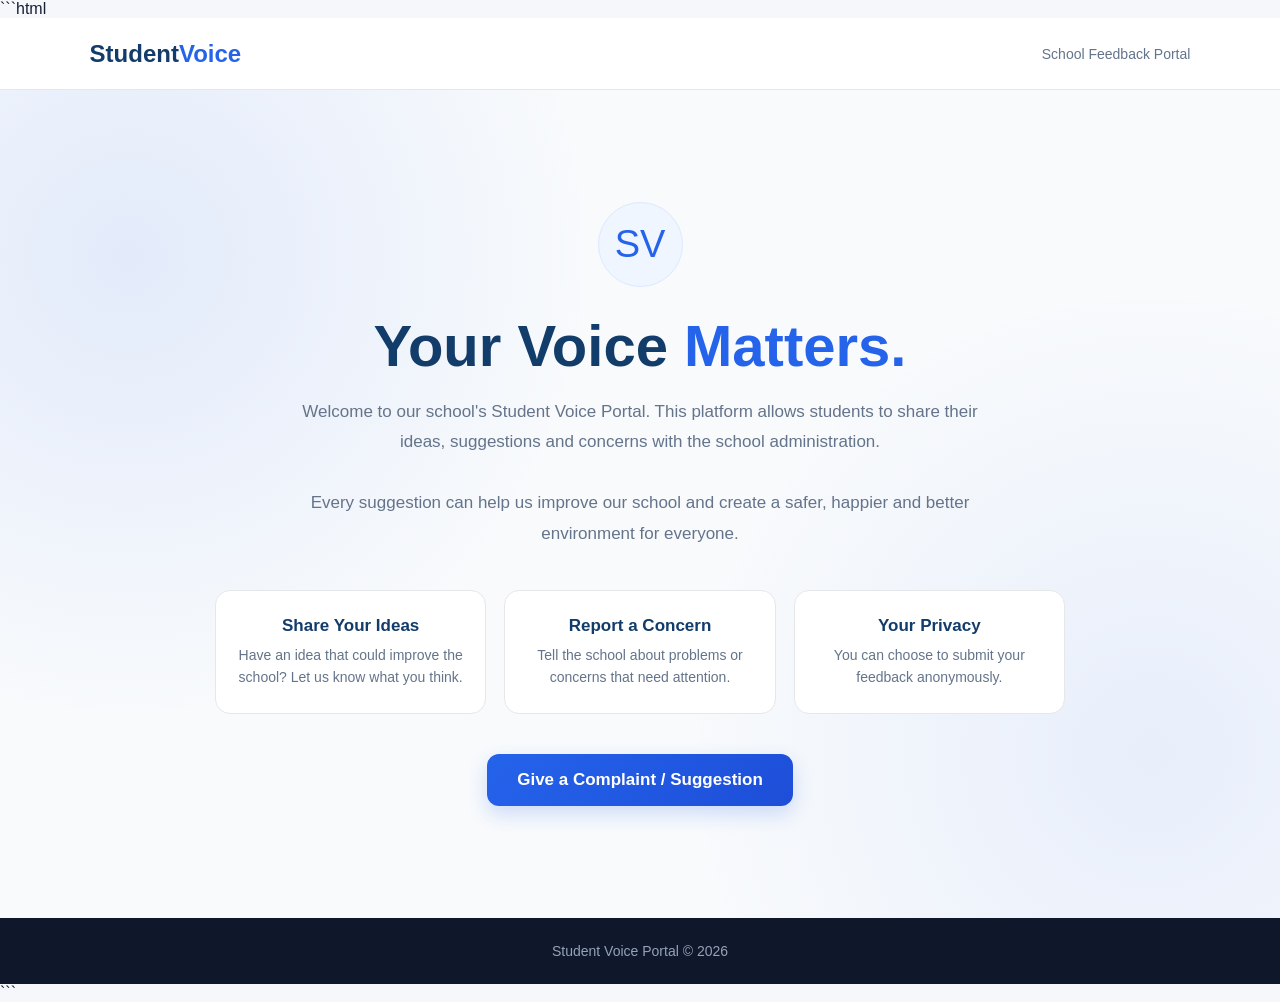
==== index.html @ da633322 "Update index.html" ====
```html
<!DOCTYPE html>
<html lang="en">

<head>
    <meta charset="UTF-8">
    <meta name="viewport" content="width=device-width, initial-scale=1.0">

    <title>Student Voice | School Feedback Portal</title>

    <style>

        * {
            margin: 0;
            padding: 0;
            box-sizing: border-box;
            font-family: "Segoe UI", Arial, sans-serif;
        }

        html {
            scroll-behavior: smooth;
        }

        body {
            background: #f5f7fb;
            color: #172033;
        }

        /* ================= HEADER ================= */

        header {
            height: 72px;
            padding: 0 7%;

            display: flex;
            align-items: center;
            justify-content: space-between;

            background: white;

            border-bottom: 1px solid #e5e7eb;

            position: sticky;
            top: 0;
            z-index: 100;
        }

        .logo {
            font-size: 24px;
            font-weight: 700;
            color: #123c69;
        }

        .logo span {
            color: #2563eb;
        }

        .nav-info {
            font-size: 14px;
            color: #64748b;
        }


        /* ================= HOME ================= */

        .home {
            min-height: calc(100vh - 72px);

            display: flex;
            align-items: center;
            justify-content: center;

            padding: 60px 7%;

            background:
                radial-gradient(
                    circle at 10% 20%,
                    rgba(37, 99, 235, 0.10),
                    transparent 35%
                ),
                radial-gradient(
                    circle at 90% 80%,
                    rgba(37, 99, 235, 0.08),
                    transparent 35%
                ),
                #f8fafc;
        }


        .home-content {
            max-width: 900px;
            text-align: center;

            animation: fadeUp 0.8s ease;
        }


        .school-badge {
            width: 85px;
            height: 85px;

            margin: 0 auto 25px;

            display: flex;
            align-items: center;
            justify-content: center;

            border-radius: 50%;

            background: #eff6ff;

            color: #2563eb;

            font-size: 38px;

            border: 1px solid #dbeafe;
        }


        .home h1 {
            font-size: clamp(35px, 6vw, 58px);

            color: #123c69;

            margin-bottom: 18px;
        }


        .home h1 span {
            color: #2563eb;
        }


        .home-description {
            max-width: 720px;

            margin: auto;

            color: #64748b;

            font-size: 17px;

            line-height: 1.8;
        }


        /* ================= INFORMATION CARDS ================= */

        .information {
            display: grid;

            grid-template-columns:
                repeat(3, 1fr);

            gap: 18px;

            margin: 40px auto;

            max-width: 850px;
        }


        .info-card {
            background: white;

            padding: 25px 20px;

            border-radius: 15px;

            border: 1px solid #e5e7eb;

            transition: 0.3s;
        }


        .info-card:hover {
            transform: translateY(-5px);

            box-shadow:
                0 10px 25px
                rgba(15, 23, 42, 0.08);
        }


        .info-card h3 {
            color: #123c69;

            margin-bottom: 8px;

            font-size: 17px;
        }


        .info-card p {
            color: #64748b;

            font-size: 14px;

            line-height: 1.6;
        }


        /* ================= MAIN BUTTON ================= */

        .feedback-btn {
            display: inline-flex;

            align-items: center;

            justify-content: center;

            gap: 10px;

            padding: 16px 30px;

            border-radius: 12px;

            border: none;

            background:
                linear-gradient(
                    135deg,
                    #2563eb,
                    #1d4ed8
                );

            color: white;

            font-size: 17px;

            font-weight: 700;

            cursor: pointer;

            transition: 0.3s;

            box-shadow:
                0 8px 20px
                rgba(37, 99, 235, 0.20);
        }


        .feedback-btn:hover {
            transform: translateY(-3px);

            box-shadow:
                0 12px 25px
                rgba(37, 99, 235, 0.30);
        }


        /* ================= FEEDBACK PAGE ================= */

        #feedbackPage {
            display: none;

            min-height: 100vh;

            padding: 50px 7%;

            background: #f5f7fb;
        }


        .feedback-container {
            max-width: 900px;

            margin: auto;
        }


        .back-btn {
            border: none;

            background: transparent;

            color: #2563eb;

            font-size: 15px;

            font-weight: 600;

            cursor: pointer;

            margin-bottom: 25px;
        }


        .feedback-card {
            background: white;

            border-radius: 20px;

            padding: 35px;

            box-shadow:
                0 10px 35px
                rgba(15, 23, 42, 0.08);
        }


        .feedback-card h2 {
            color: #123c69;

            font-size: 30px;

            margin-bottom: 8px;
        }


        .feedback-card > p {
            color: #64748b;

            margin-bottom: 30px;
        }


        /* ================= TYPE ================= */

        .type-selection {
            display: grid;

            grid-template-columns: 1fr 1fr;

            gap: 15px;

            margin-bottom: 30px;
        }


        .type-option {
            padding: 18px;

            text-align: center;

            border: 2px solid #e2e8f0;

            border-radius: 12px;

            cursor: pointer;

            font-weight: 700;

            transition: 0.25s;
        }


        .type-option:hover {
            border-color: #93c5fd;
        }


        .type-option.active {
            background: #eff6ff;

            border-color: #2563eb;

            color: #1d4ed8;
        }


        .type-option input {
            display: none;
        }


        /* ================= FORM ================= */

        .form-grid {
            display: grid;

            grid-template-columns: 1fr 1fr;

            gap: 20px;
        }


        .form-group {
            display: flex;

            flex-direction: column;
        }


        .full {
            grid-column: 1 / -1;
        }


        label {
            font-weight: 600;

            color: #334155;

            margin-bottom: 8px;
        }


        input,
        select,
        textarea {

            width: 100%;

            padding: 14px;

            border: 1px solid #cbd5e1;

            border-radius: 10px;

            outline: none;

            font-size: 15px;

            background: white;

            transition: 0.2s;
        }


        input:focus,
        select:focus,
        textarea:focus {

            border-color: #2563eb;

            box-shadow:
                0 0 0 3px
                rgba(37, 99, 235, 0.10);
        }


        textarea {

            min-height: 160px;

            resize: vertical;
        }


        /* ================= ANONYMOUS ================= */

        .anonymous {

            display: flex;

            align-items: center;

            gap: 10px;

            margin: 22px 0;

            color: #475569;
        }


        .anonymous input {
            width: auto;
        }


        /* ================= SUBMIT ================= */

        .submit-btn {

            width: 100%;

            padding: 16px;

            border: none;

            border-radius: 11px;

            background:
                linear-gradient(
                    135deg,
                    #2563eb,
                    #1d4ed8
                );

            color: white;

            font-size: 17px;

            font-weight: 700;

            cursor: pointer;

            transition: 0.25s;
        }


        .submit-btn:hover {

            transform: translateY(-2px);

            box-shadow:
                0 8px 20px
                rgba(37, 99, 235, 0.25);
        }


        /* ================= NOTE ================= */

        .privacy-note {

            margin-top: 20px;

            padding: 14px;

            border-radius: 9px;

            background: #f8fafc;

            color: #64748b;

            font-size: 13px;

            line-height: 1.6;
        }


        /* ================= SUCCESS ================= */

        .success {

            display: none;

            margin-top: 20px;

            padding: 15px;

            border-radius: 10px;

            background: #dcfce7;

            color: #166534;

            text-align: center;

            font-weight: 600;
        }


        /* ================= FOOTER ================= */

        footer {

            text-align: center;

            padding: 25px;

            background: #0f172a;

            color: #94a3b8;

            font-size: 14px;
        }


        /* ================= ANIMATION ================= */

        @keyframes fadeUp {

            from {
                opacity: 0;
                transform: translateY(25px);
            }

            to {
                opacity: 1;
                transform: translateY(0);
            }

        }


        /* ================= MOBILE ================= */

        @media (max-width: 700px) {

            header {
                padding: 0 5%;
            }

            .nav-info {
                display: none;
            }

            .home {
                padding: 50px 5%;
            }

            .information {
                grid-template-columns: 1fr;
            }

            .type-selection {
                grid-template-columns: 1fr;
            }

            .form-grid {
                grid-template-columns: 1fr;
            }

            .full {
                grid-column: auto;
            }

            .feedback-card {
                padding: 23px;
            }

        }

    </style>

</head>


<body>


<!-- ================================================= -->
<!-- HEADER -->
<!-- ================================================= -->

<header>

    <div class="logo">
        Student<span>Voice</span>
    </div>

    <div class="nav-info">
        School Feedback Portal
    </div>

</header>


<!-- ================================================= -->
<!-- HOME PAGE -->
<!-- ================================================= -->

<section class="home" id="homePage">

    <div class="home-content">


        <div class="school-badge">
            SV
        </div>


        <h1>
            Your Voice
            <span>Matters.</span>
        </h1>


        <p class="home-description">

            Welcome to our school's Student Voice Portal.
            This platform allows students to share their ideas,
            suggestions and concerns with the school administration.

            <br><br>

            Every suggestion can help us improve our school
            and create a safer, happier and better environment
            for everyone.

        </p>


        <!-- INFORMATION -->

        <div class="information">


            <div class="info-card">

                <h3>
                    Share Your Ideas
                </h3>

                <p>
                    Have an idea that could improve the school?
                    Let us know what you think.
                </p>

            </div>


            <div class="info-card">

                <h3>
                    Report a Concern
                </h3>

                <p>
                    Tell the school about problems or concerns
                    that need attention.
                </p>

            </div>


            <div class="info-card">

                <h3>
                    Your Privacy
                </h3>

                <p>
                    You can choose to submit your feedback
                    anonymously.
                </p>

            </div>


        </div>


        <!-- MAIN BUTTON -->

        <button
            class="feedback-btn"
            onclick="openFeedback()"
        >

            Give a Complaint / Suggestion

        </button>


    </div>

</section>



<!-- ================================================= -->
<!-- FEEDBACK PAGE -->
<!-- ================================================= -->

<section id="feedbackPage">

    <div class="feedback-container">


        <button
            class="back-btn"
            onclick="goHome()"
        >

            ← Back to Home

        </button>


        <div class="feedback-card">


            <h2>
                Submit Your Feedback
            </h2>


            <p>
                Please provide the details below.
            </p>


            <!-- TYPE -->

            <div class="type-selection">


                <label
                    class="type-option active"
                    id="suggestionOption"
                >

                    <input
                        type="radio"
                        name="feedbackType"
                        value="Suggestion"
                        checked
                    >

                    Suggestion

                </label>


                <label
                    class="type-option"
                    id="complaintOption"
                >

                    <input
                        type="radio"
                        name="feedbackType"
                        value="Complaint"
                    >

                    Complaint

                </label>


            </div>


            <!-- FORM -->

            <form id="feedbackForm">


                <div class="form-grid">


                    <div class="form-group">

                        <label>
                            Student Name
                        </label>

                        <input
                            type="text"
                            id="studentName"
                            placeholder="Enter your name"
                        >

                    </div>


                    <div class="form-group">

                        <label>
                            Class & Section
                        </label>

                        <input
                            type="text"
                            id="studentClass"
                            placeholder="Example: 10-A"
                        >

                    </div>


                    <div class="form-group">

                        <label>
                            Category
                        </label>

                        <select id="category">

                            <option value="">
                                Select category
                            </option>

                            <option>
                                Academics
                            </option>

                            <option>
                                Teachers
                            </option>

                            <option>
                                Infrastructure
                            </option>

                            <option>
                                Cleanliness
                            </option>

                            <option>
                                Canteen
                            </option>

                            <option>
                                Sports
                            </option>

                            <option>
                                Transport
                            </option>

                            <option>
                                School Events
                            </option>

                            <option>
                                Safety
                            </option>

                            <option>
                                Other
                            </option>

                        </select>

                    </div>


                    <div class="form-group">

                        <label>
                            Priority
                        </label>

                        <select id="priority">

                            <option>
                                Normal
                            </option>

                            <option>
                                Important
                            </option>

                            <option>
                                Urgent
                            </option>

                        </select>

                    </div>


                    <div class="form-group full">

                        <label>
                            Subject
                        </label>

                        <input
                            type="text"
                            id="subject"
                            placeholder="Enter a short title"
                            required
                        >

                    </div>


                    <div class="form-group full">

                        <label>
                            Complaint / Suggestion Details
                        </label>

                        <textarea
                            id="message"
                            placeholder="Explain your suggestion or complaint..."
                            required
                        ></textarea>

                    </div>


                </div>


                <!-- ANONYMOUS -->

                <label class="anonymous">

                    <input
                        type="checkbox"
                        id="anonymous"
                    >

                    Submit anonymously

                </label>


                <!-- SUBMIT -->

                <button
                    type="submit"
                    class="submit-btn"
                >

                    Submit Feedback

                </button>


                <!-- SUCCESS -->

                <div
                    class="success"
                    id="successMessage"
                >

                    Your feedback has been submitted successfully.

                </div>


                <div class="privacy-note">

                    Your feedback will be handled according to
                    the school's feedback policy. If you choose
                    anonymous submission, your identity can be
                    hidden from the feedback display.

                </div>


            </form>


        </div>

    </div>

</section>



<!-- ================================================= -->
<!-- FOOTER -->
<!-- ================================================= -->

<footer>

    Student Voice Portal &copy; 2026

</footer>



<!-- ================================================= -->
<!-- JAVASCRIPT -->
<!-- ================================================= -->

<script>


    /* ================= OPEN FEEDBACK ================= */

    function openFeedback() {

        document.getElementById("homePage").style.display = "none";

        document.getElementById("feedbackPage").style.display = "block";

        window.scrollTo({
            top: 0,
            behavior: "smooth"
        });

    }


    /* ================= GO HOME ================= */

    function goHome() {

        document.getElementById("feedbackPage").style.display = "none";

        document.getElementById("homePage").style.display = "flex";

        window.scrollTo({
            top: 0,
            behavior: "smooth"
        });

    }


    /* ================= TYPE SELECTION ================= */

    const suggestionOption =
        document.getElementById("suggestionOption");

    const complaintOption =
        document.getElementById("complaintOption");


    suggestionOption.addEventListener(
        "click",
        function () {

            suggestionOption.classList.add("active");

            complaintOption.classList.remove("active");

        }
    );


    complaintOption.addEventListener(
        "click",
        function () {

            complaintOption.classList.add("active");

            suggestionOption.classList.remove("active");

        }
    );


    /* ================= FORM ================= */

    const form =
        document.getElementById("feedbackForm");


    form.addEventListener(
        "submit",
        function (event) {

            event.preventDefault();


            /*
                FRONTEND ONLY

                Your friend's backend can be connected here.

                The information available is:

                - feedback type
                - student name
                - class
                - category
                - priority
                - subject
                - message
                - anonymous status

                Example:

                const data = {
                    type: document.querySelector(
                        'input[name="feedbackType"]:checked'
                    ).value,

                    studentName:
                        document.getElementById("studentName").value,

                    studentClass:
                        document.getElementById("studentClass").value,

                    category:
                        document.getElementById("category").value,

                    priority:
                        document.getElementById("priority").value,

                    subject:
                        document.getElementById("subject").value,

                    message:
                        document.getElementById("message").value,

                    anonymous:
                        document.getElementById("anonymous").checked
                };

                Your friend can send this object
                to the backend API.
            */


            const success =
                document.getElementById("successMessage");


            success.style.display = "block";


            setTimeout(
                function () {

                    success.style.display = "none";

                },
                3500
            );

        }
    );

</script>


</body>

</html>
```
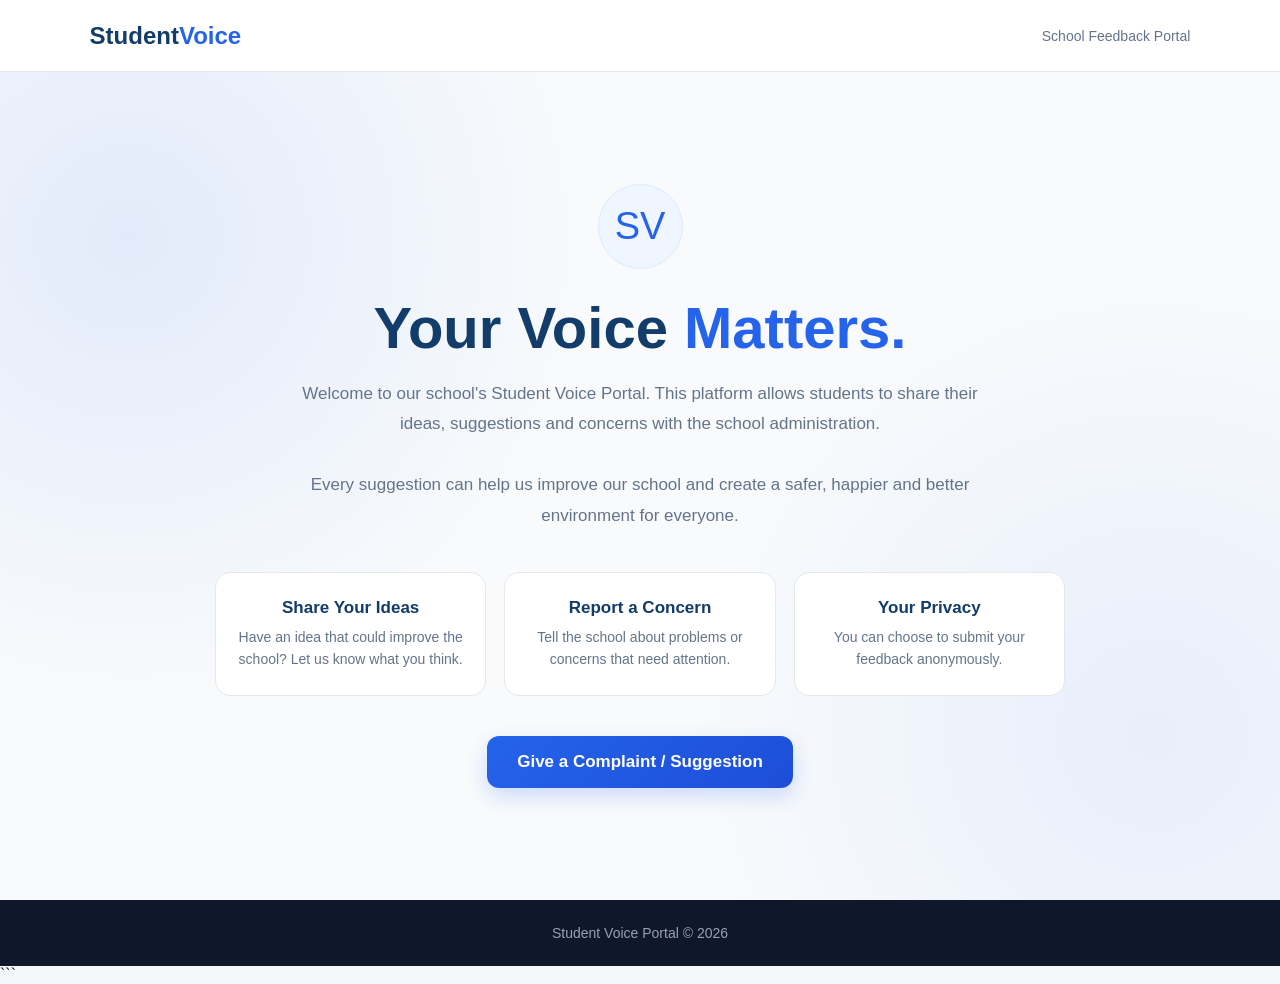
==== commit 80a149d8: "Update index.html" ====
--- a/index.html
+++ b/index.html
@@ -1,4 +1,3 @@
-```html
 <!DOCTYPE html>
 <html lang="en">
 
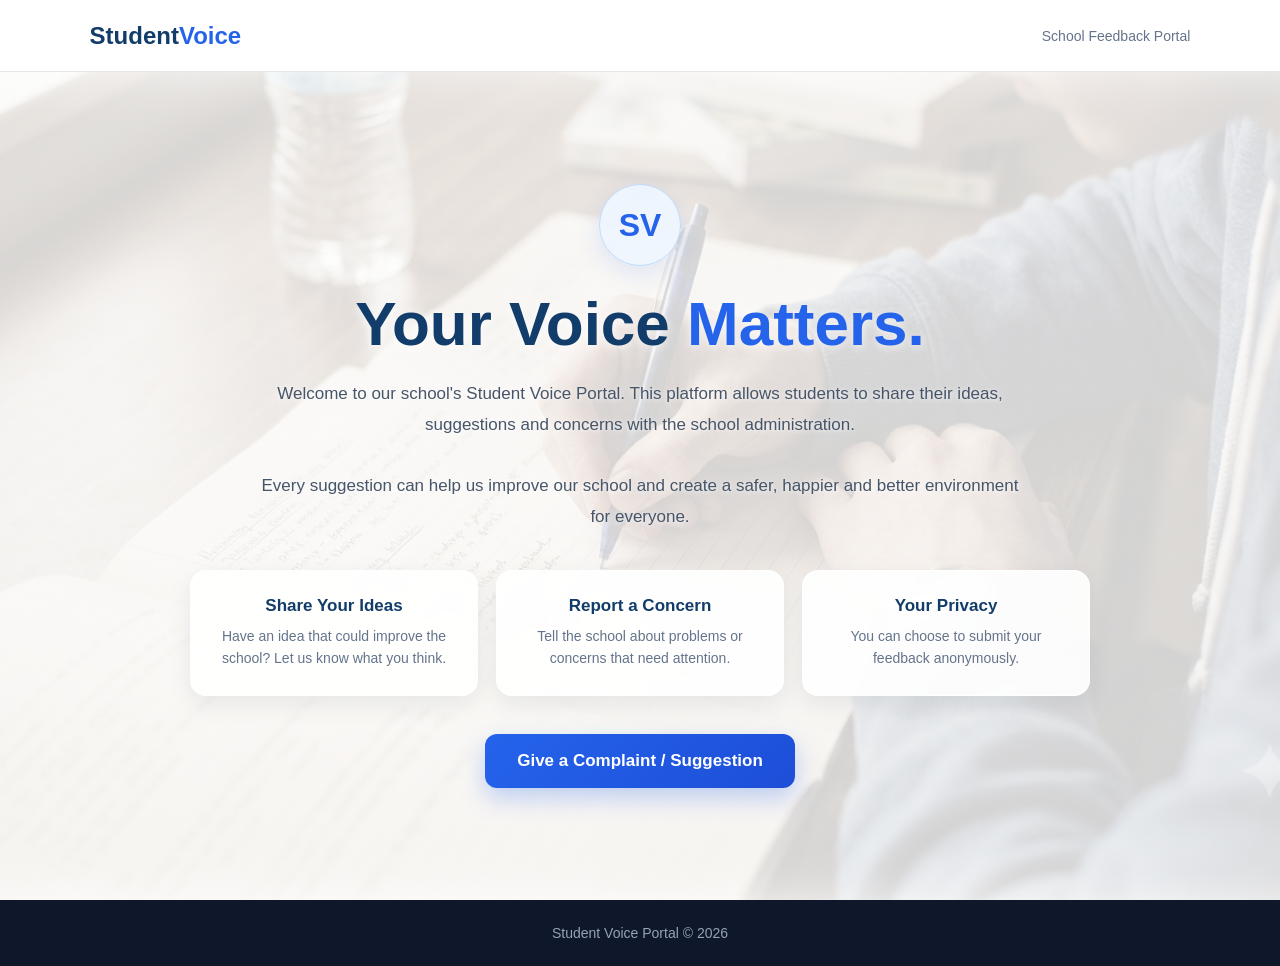
==== commit d7ce0642: "Update index.html" ====
--- a/index.html
+++ b/index.html
@@ -35,7 +35,7 @@
             align-items: center;
             justify-content: space-between;
 
-            background: white;
+            background: rgba(255, 255, 255, 0.96);
 
             border-bottom: 1px solid #e5e7eb;
 
@@ -71,34 +71,38 @@
 
             padding: 60px 7%;
 
-            background:
-                radial-gradient(
-                    circle at 10% 20%,
-                    rgba(37, 99, 235, 0.10),
-                    transparent 35%
+            position: relative;
+
+            background-image:
+                linear-gradient(
+                    rgba(255, 255, 255, 0.70),
+                    rgba(255, 255, 255, 0.70)
                 ),
-                radial-gradient(
-                    circle at 90% 80%,
-                    rgba(37, 99, 235, 0.08),
-                    transparent 35%
-                ),
-                #f8fafc;
+                url("background_image_frontend.png");
+
+            background-size: cover;
+            background-position: center;
+            background-repeat: no-repeat;
         }
 
 
         .home-content {
-            max-width: 900px;
+            width: 100%;
+            max-width: 950px;
+
             text-align: center;
 
             animation: fadeUp 0.8s ease;
         }
 
 
+        /* ================= SCHOOL BADGE ================= */
+
         .school-badge {
-            width: 85px;
-            height: 85px;
-
-            margin: 0 auto 25px;
+            width: 82px;
+            height: 82px;
+
+            margin: 0 auto 22px;
 
             display: flex;
             align-items: center;
@@ -106,22 +110,31 @@
 
             border-radius: 50%;
 
-            background: #eff6ff;
+            background: rgba(239, 246, 255, 0.95);
 
             color: #2563eb;
 
-            font-size: 38px;
-
-            border: 1px solid #dbeafe;
-        }
-
+            font-size: 32px;
+            font-weight: 700;
+
+            border: 1px solid #bfdbfe;
+
+            box-shadow:
+                0 8px 25px rgba(37, 99, 235, 0.12);
+        }
+
+
+        /* ================= HOME TITLE ================= */
 
         .home h1 {
-            font-size: clamp(35px, 6vw, 58px);
+            font-size: clamp(38px, 6vw, 62px);
 
             color: #123c69;
 
-            margin-bottom: 18px;
+            margin-bottom: 20px;
+
+            text-shadow:
+                0 2px 10px rgba(255, 255, 255, 0.8);
         }
 
 
@@ -131,21 +144,25 @@
 
 
         .home-description {
-            max-width: 720px;
+            max-width: 760px;
 
             margin: auto;
 
-            color: #64748b;
+            color: #475569;
 
             font-size: 17px;
 
             line-height: 1.8;
+
+            text-shadow:
+                0 1px 5px rgba(255, 255, 255, 0.9);
         }
 
 
         /* ================= INFORMATION CARDS ================= */
 
         .information {
+
             display: grid;
 
             grid-template-columns:
@@ -153,44 +170,52 @@
 
             gap: 18px;
 
-            margin: 40px auto;
-
-            max-width: 850px;
+            margin: 38px auto;
+
+            max-width: 900px;
         }
 
 
         .info-card {
-            background: white;
+
+            background: rgba(255, 255, 255, 0.90);
+
+            backdrop-filter: blur(8px);
 
             padding: 25px 20px;
 
-            border-radius: 15px;
-
-            border: 1px solid #e5e7eb;
+            border-radius: 16px;
+
+            border: 1px solid rgba(255, 255, 255, 0.8);
+
+            box-shadow:
+                0 8px 25px rgba(15, 23, 42, 0.08);
 
             transition: 0.3s;
         }
 
 
         .info-card:hover {
-            transform: translateY(-5px);
+
+            transform: translateY(-6px);
 
             box-shadow:
-                0 10px 25px
-                rgba(15, 23, 42, 0.08);
+                0 14px 30px rgba(15, 23, 42, 0.12);
         }
 
 
         .info-card h3 {
+
             color: #123c69;
 
-            margin-bottom: 8px;
+            margin-bottom: 9px;
 
             font-size: 17px;
         }
 
 
         .info-card p {
+
             color: #64748b;
 
             font-size: 14px;
@@ -202,6 +227,7 @@
         /* ================= MAIN BUTTON ================= */
 
         .feedback-btn {
+
             display: inline-flex;
 
             align-items: center;
@@ -210,7 +236,7 @@
 
             gap: 10px;
 
-            padding: 16px 30px;
+            padding: 17px 32px;
 
             border-radius: 12px;
 
@@ -234,44 +260,55 @@
             transition: 0.3s;
 
             box-shadow:
-                0 8px 20px
-                rgba(37, 99, 235, 0.20);
+                0 10px 25px
+                rgba(37, 99, 235, 0.28);
         }
 
 
         .feedback-btn:hover {
-            transform: translateY(-3px);
+
+            transform: translateY(-3px) scale(1.02);
 
             box-shadow:
-                0 12px 25px
-                rgba(37, 99, 235, 0.30);
+                0 14px 30px
+                rgba(37, 99, 235, 0.35);
         }
 
 
         /* ================= FEEDBACK PAGE ================= */
 
         #feedbackPage {
+
             display: none;
 
-            min-height: 100vh;
+            min-height: calc(100vh - 72px);
 
             padding: 50px 7%;
 
-            background: #f5f7fb;
+            background:
+                linear-gradient(
+                    135deg,
+                    #f8fafc,
+                    #eef4ff
+                );
         }
 
 
         .feedback-container {
+
             max-width: 900px;
 
             margin: auto;
         }
 
 
+        /* ================= BACK BUTTON ================= */
+
         .back-btn {
+
             border: none;
 
-            background: transparent;
+            background: white;
 
             color: #2563eb;
 
@@ -281,11 +318,29 @@
 
             cursor: pointer;
 
-            margin-bottom: 25px;
-        }
-
+            padding: 10px 15px;
+
+            border-radius: 9px;
+
+            margin-bottom: 22px;
+
+            box-shadow:
+                0 3px 10px rgba(15, 23, 42, 0.06);
+
+            transition: 0.2s;
+        }
+
+
+        .back-btn:hover {
+
+            transform: translateX(-3px);
+        }
+
+
+        /* ================= FEEDBACK CARD ================= */
 
         .feedback-card {
+
             background: white;
 
             border-radius: 20px;
@@ -293,12 +348,15 @@
             padding: 35px;
 
             box-shadow:
-                0 10px 35px
-                rgba(15, 23, 42, 0.08);
+                0 12px 40px
+                rgba(15, 23, 42, 0.09);
+
+            animation: fadeUp 0.5s ease;
         }
 
 
         .feedback-card h2 {
+
             color: #123c69;
 
             font-size: 30px;
@@ -308,6 +366,7 @@
 
 
         .feedback-card > p {
+
             color: #64748b;
 
             margin-bottom: 30px;
@@ -317,6 +376,7 @@
         /* ================= TYPE ================= */
 
         .type-selection {
+
             display: grid;
 
             grid-template-columns: 1fr 1fr;
@@ -328,6 +388,7 @@
 
 
         .type-option {
+
             padding: 18px;
 
             text-align: center;
@@ -340,16 +401,22 @@
 
             font-weight: 700;
 
+            color: #475569;
+
             transition: 0.25s;
         }
 
 
         .type-option:hover {
+
             border-color: #93c5fd;
+
+            transform: translateY(-2px);
         }
 
 
         .type-option.active {
+
             background: #eff6ff;
 
             border-color: #2563eb;
@@ -359,6 +426,7 @@
 
 
         .type-option input {
+
             display: none;
         }
 
@@ -366,6 +434,7 @@
         /* ================= FORM ================= */
 
         .form-grid {
+
             display: grid;
 
             grid-template-columns: 1fr 1fr;
@@ -375,6 +444,7 @@
 
 
         .form-group {
+
             display: flex;
 
             flex-direction: column;
@@ -382,11 +452,13 @@
 
 
         .full {
+
             grid-column: 1 / -1;
         }
 
 
         label {
+
             font-weight: 600;
 
             color: #334155;
@@ -450,10 +522,13 @@
             margin: 22px 0;
 
             color: #475569;
+
+            font-weight: 500;
         }
 
 
         .anonymous input {
+
             width: auto;
         }
 
@@ -499,7 +574,7 @@
         }
 
 
-        /* ================= NOTE ================= */
+        /* ================= PRIVACY ================= */
 
         .privacy-note {
 
@@ -562,15 +637,20 @@
         @keyframes fadeUp {
 
             from {
+
                 opacity: 0;
-                transform: translateY(25px);
+
+                transform:
+                    translateY(25px);
             }
 
             to {
+
                 opacity: 1;
-                transform: translateY(0);
+
+                transform:
+                    translateY(0);
             }
-
         }
 
 
@@ -579,35 +659,56 @@
         @media (max-width: 700px) {
 
             header {
+
                 padding: 0 5%;
             }
 
+
             .nav-info {
+
                 display: none;
             }
 
+
             .home {
+
                 padding: 50px 5%;
             }
 
+
             .information {
+
                 grid-template-columns: 1fr;
             }
 
+
             .type-selection {
+
                 grid-template-columns: 1fr;
             }
 
+
             .form-grid {
+
                 grid-template-columns: 1fr;
             }
 
+
             .full {
+
                 grid-column: auto;
             }
 
+
             .feedback-card {
+
                 padding: 23px;
+            }
+
+
+            .home-description {
+
+                font-size: 15px;
             }
 
         }
@@ -672,7 +773,7 @@
         </p>
 
 
-        <!-- INFORMATION -->
+        <!-- INFORMATION CARDS -->
 
         <div class="information">
 
@@ -722,7 +823,7 @@
         </div>
 
 
-        <!-- MAIN BUTTON -->
+        <!-- FEEDBACK BUTTON -->
 
         <button
             class="feedback-btn"
@@ -772,7 +873,7 @@
             </p>
 
 
-            <!-- TYPE -->
+            <!-- TYPE SELECTION -->
 
             <div class="type-selection">
 
@@ -821,85 +922,96 @@
                 <div class="form-grid">
 
 
+                    <!-- NAME -->
+
                     <div class="form-group">
 
-                        <label>
+                        <label for="studentName">
                             Student Name
                         </label>
 
                         <input
                             type="text"
                             id="studentName"
+                            name="studentName"
                             placeholder="Enter your name"
                         >
 
                     </div>
 
 
+                    <!-- CLASS -->
+
                     <div class="form-group">
 
-                        <label>
+                        <label for="studentClass">
                             Class & Section
                         </label>
 
                         <input
                             type="text"
                             id="studentClass"
+                            name="studentClass"
                             placeholder="Example: 10-A"
                         >
 
                     </div>
 
 
+                    <!-- CATEGORY -->
+
                     <div class="form-group">
 
-                        <label>
+                        <label for="category">
                             Category
                         </label>
 
-                        <select id="category">
+                        <select
+                            id="category"
+                            name="category"
+                        >
 
                             <option value="">
                                 Select category
                             </option>
 
-                            <option>
+                            <option value="Academics">
                                 Academics
                             </option>
 
-                            <option>
+                            <option value="Teachers">
                                 Teachers
                             </option>
 
-                            <option>
+                            <option value="Infrastructure">
                                 Infrastructure
                             </option>
 
-                            <option>
+                            <option value="Cleanliness">
                                 Cleanliness
                             </option>
 
-                            <option>
-                                Canteen
-                            </option>
-
-                            <option>
+                            <option value="Canteen">
+                                School Canteen
+                            </option>
+
+                            <option value="Sports">
                                 Sports
                             </option>
 
-                            <option>
+                            <option value="Transport">
                                 Transport
                             </option>
 
-                            <option>
+                            <option value="School Events">
                                 School Events
                             </option>
 
-                            <option>
+                            <option value="Safety">
                                 Safety
                             </option>
 
-                            <option>
+                            <option value="Other">
                                 Other
                             </option>
 
@@ -908,23 +1020,28 @@
                     </div>
 
 
+                    <!-- PRIORITY -->
+
                     <div class="form-group">
 
-                        <label>
+                        <label for="priority">
                             Priority
                         </label>
 
-                        <select id="priority">
-
-                            <option>
+                        <select
+                            id="priority"
+                            name="priority"
+                        >
+
+                            <option value="Normal">
                                 Normal
                             </option>
 
-                            <option>
+                            <option value="Important">
                                 Important
                             </option>
 
-                            <option>
+                            <option value="Urgent">
                                 Urgent
                             </option>
 
@@ -933,15 +1050,18 @@
                     </div>
 
 
+                    <!-- SUBJECT -->
+
                     <div class="form-group full">
 
-                        <label>
+                        <label for="subject">
                             Subject
                         </label>
 
                         <input
                             type="text"
                             id="subject"
+                            name="subject"
                             placeholder="Enter a short title"
                             required
                         >
@@ -949,14 +1069,17 @@
                     </div>
 
 
+                    <!-- MESSAGE -->
+
                     <div class="form-group full">
 
-                        <label>
+                        <label for="message">
                             Complaint / Suggestion Details
                         </label>
 
                         <textarea
                             id="message"
+                            name="message"
                             placeholder="Explain your suggestion or complaint..."
                             required
                         ></textarea>
@@ -974,6 +1097,7 @@
                     <input
                         type="checkbox"
                         id="anonymous"
+                        name="anonymous"
                     >
 
                     Submit anonymously
@@ -1005,12 +1129,16 @@
                 </div>
 
 
+                <!-- PRIVACY -->
+
                 <div class="privacy-note">
 
                     Your feedback will be handled according to
-                    the school's feedback policy. If you choose
-                    anonymous submission, your identity can be
-                    hidden from the feedback display.
+                    the school's feedback policy.
+
+                    If you choose anonymous submission,
+                    your identity can be hidden from the
+                    feedback display.
 
                 </div>
 
@@ -1037,10 +1165,6 @@
 </footer>
 
 
-
-<!-- ================================================= -->
-<!-- JAVASCRIPT -->
-<!-- ================================================= -->
 
 <script>
 
@@ -1110,7 +1234,7 @@
     );
 
 
-    /* ================= FORM ================= */
+    /* ================= FORM SUBMIT ================= */
 
     const form =
         document.getElementById("feedbackForm");
@@ -1128,48 +1252,16 @@
 
                 Your friend's backend can be connected here.
 
-                The information available is:
-
-                - feedback type
-                - student name
-                - class
-                - category
-                - priority
-                - subject
-                - message
-                - anonymous status
-
-                Example:
-
-                const data = {
-                    type: document.querySelector(
-                        'input[name="feedbackType"]:checked'
-                    ).value,
-
-                    studentName:
-                        document.getElementById("studentName").value,
-
-                    studentClass:
-                        document.getElementById("studentClass").value,
-
-                    category:
-                        document.getElementById("category").value,
-
-                    priority:
-                        document.getElementById("priority").value,
-
-                    subject:
-                        document.getElementById("subject").value,
-
-                    message:
-                        document.getElementById("message").value,
-
-                    anonymous:
-                        document.getElementById("anonymous").checked
-                };
-
-                Your friend can send this object
-                to the backend API.
+                Available form data:
+
+                feedback type
+                student name
+                class
+                category
+                priority
+                subject
+                message
+                anonymous status
             */
 
 
@@ -1198,4 +1290,3 @@
 </body>
 
 </html>
-```
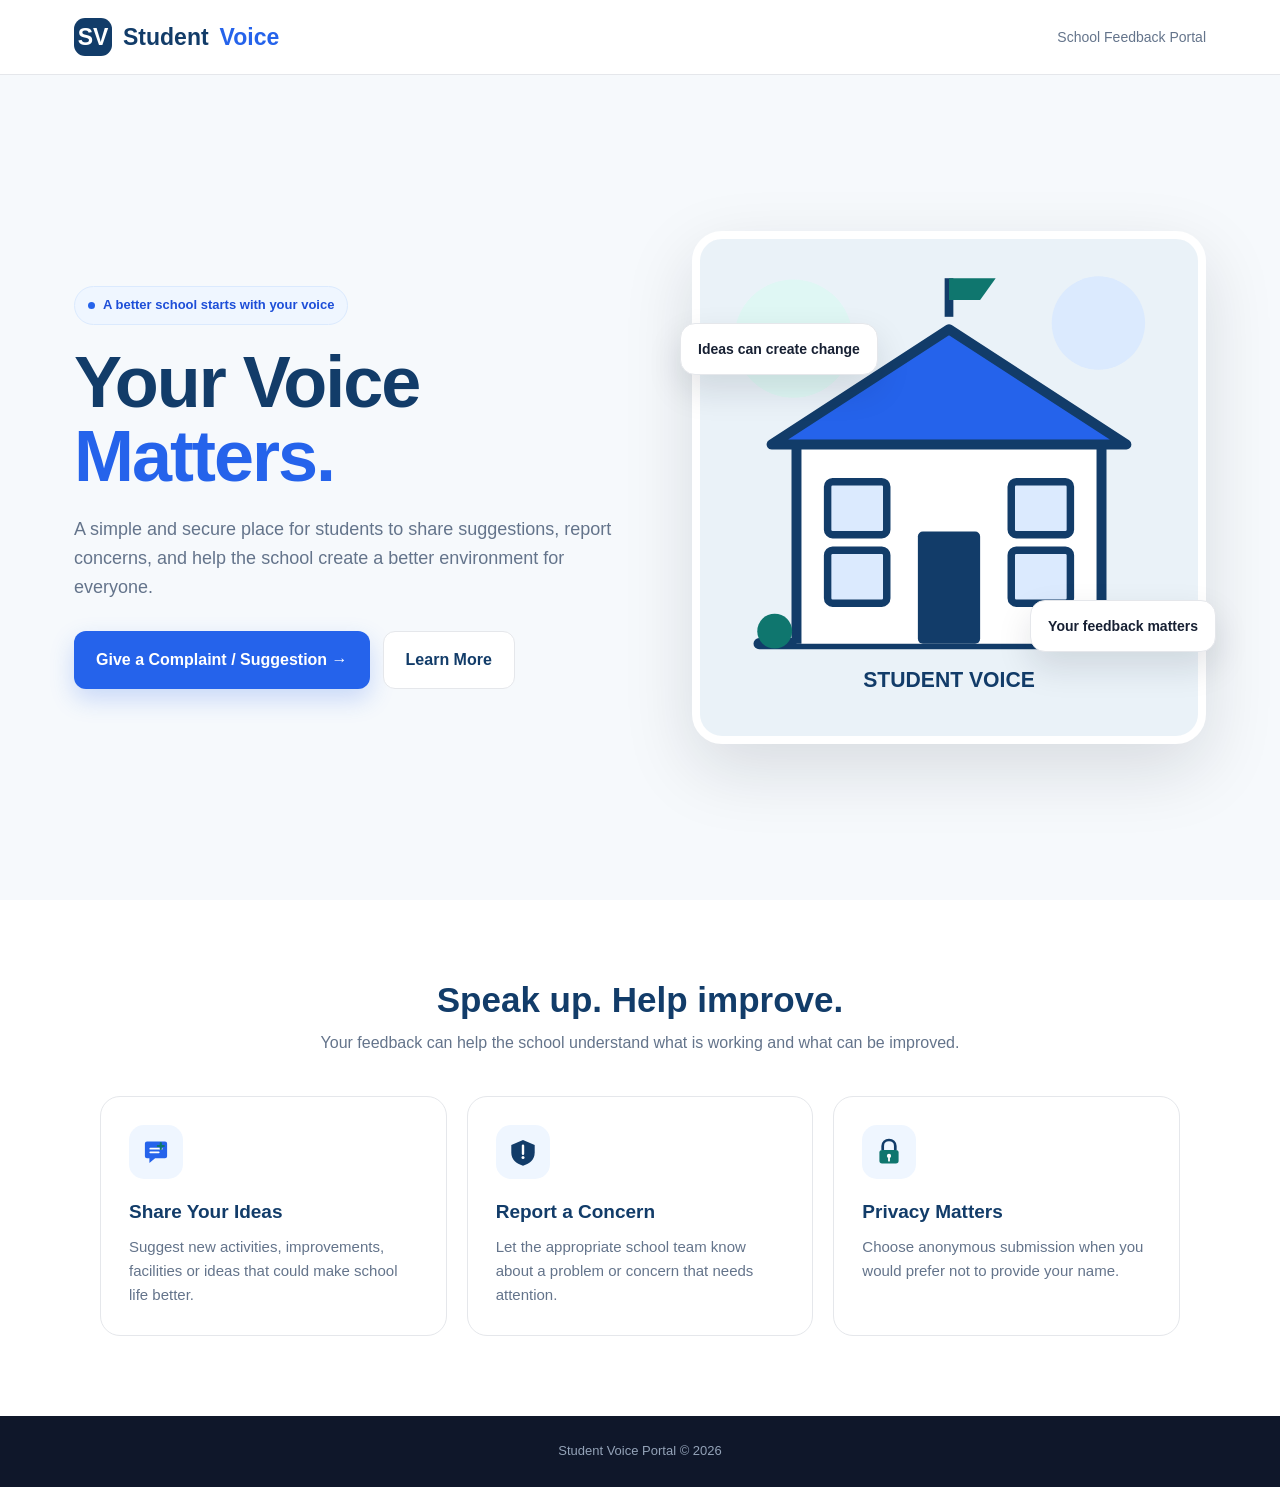
==== commit 50995625: "Add files via upload" ====
--- a/index.html
+++ b/index.html
@@ -1,1292 +1,287 @@
 <!DOCTYPE html>
 <html lang="en">
-
 <head>
-    <meta charset="UTF-8">
-    <meta name="viewport" content="width=device-width, initial-scale=1.0">
-
-    <title>Student Voice | School Feedback Portal</title>
-
-    <style>
-
-        * {
-            margin: 0;
-            padding: 0;
-            box-sizing: border-box;
-            font-family: "Segoe UI", Arial, sans-serif;
-        }
-
-        html {
-            scroll-behavior: smooth;
-        }
-
-        body {
-            background: #f5f7fb;
-            color: #172033;
-        }
-
-        /* ================= HEADER ================= */
-
-        header {
-            height: 72px;
-            padding: 0 7%;
-
-            display: flex;
-            align-items: center;
-            justify-content: space-between;
-
-            background: rgba(255, 255, 255, 0.96);
-
-            border-bottom: 1px solid #e5e7eb;
-
-            position: sticky;
-            top: 0;
-            z-index: 100;
-        }
-
-        .logo {
-            font-size: 24px;
-            font-weight: 700;
-            color: #123c69;
-        }
-
-        .logo span {
-            color: #2563eb;
-        }
-
-        .nav-info {
-            font-size: 14px;
-            color: #64748b;
-        }
-
-
-        /* ================= HOME ================= */
-
-        .home {
-            min-height: calc(100vh - 72px);
-
-            display: flex;
-            align-items: center;
-            justify-content: center;
-
-            padding: 60px 7%;
-
-            position: relative;
-
-            background-image:
-                linear-gradient(
-                    rgba(255, 255, 255, 0.70),
-                    rgba(255, 255, 255, 0.70)
-                ),
-                url("background_image_frontend.png");
-
-            background-size: cover;
-            background-position: center;
-            background-repeat: no-repeat;
-        }
-
-
-        .home-content {
-            width: 100%;
-            max-width: 950px;
-
-            text-align: center;
-
-            animation: fadeUp 0.8s ease;
-        }
-
-
-        /* ================= SCHOOL BADGE ================= */
-
-        .school-badge {
-            width: 82px;
-            height: 82px;
-
-            margin: 0 auto 22px;
-
-            display: flex;
-            align-items: center;
-            justify-content: center;
-
-            border-radius: 50%;
-
-            background: rgba(239, 246, 255, 0.95);
-
-            color: #2563eb;
-
-            font-size: 32px;
-            font-weight: 700;
-
-            border: 1px solid #bfdbfe;
-
-            box-shadow:
-                0 8px 25px rgba(37, 99, 235, 0.12);
-        }
-
-
-        /* ================= HOME TITLE ================= */
-
-        .home h1 {
-            font-size: clamp(38px, 6vw, 62px);
-
-            color: #123c69;
-
-            margin-bottom: 20px;
-
-            text-shadow:
-                0 2px 10px rgba(255, 255, 255, 0.8);
-        }
-
-
-        .home h1 span {
-            color: #2563eb;
-        }
-
-
-        .home-description {
-            max-width: 760px;
-
-            margin: auto;
-
-            color: #475569;
-
-            font-size: 17px;
-
-            line-height: 1.8;
-
-            text-shadow:
-                0 1px 5px rgba(255, 255, 255, 0.9);
-        }
-
-
-        /* ================= INFORMATION CARDS ================= */
-
-        .information {
-
-            display: grid;
-
-            grid-template-columns:
-                repeat(3, 1fr);
-
-            gap: 18px;
-
-            margin: 38px auto;
-
-            max-width: 900px;
-        }
-
-
-        .info-card {
-
-            background: rgba(255, 255, 255, 0.90);
-
-            backdrop-filter: blur(8px);
-
-            padding: 25px 20px;
-
-            border-radius: 16px;
-
-            border: 1px solid rgba(255, 255, 255, 0.8);
-
-            box-shadow:
-                0 8px 25px rgba(15, 23, 42, 0.08);
-
-            transition: 0.3s;
-        }
-
-
-        .info-card:hover {
-
-            transform: translateY(-6px);
-
-            box-shadow:
-                0 14px 30px rgba(15, 23, 42, 0.12);
-        }
-
-
-        .info-card h3 {
-
-            color: #123c69;
-
-            margin-bottom: 9px;
-
-            font-size: 17px;
-        }
-
-
-        .info-card p {
-
-            color: #64748b;
-
-            font-size: 14px;
-
-            line-height: 1.6;
-        }
-
-
-        /* ================= MAIN BUTTON ================= */
-
-        .feedback-btn {
-
-            display: inline-flex;
-
-            align-items: center;
-
-            justify-content: center;
-
-            gap: 10px;
-
-            padding: 17px 32px;
-
-            border-radius: 12px;
-
-            border: none;
-
-            background:
-                linear-gradient(
-                    135deg,
-                    #2563eb,
-                    #1d4ed8
-                );
-
-            color: white;
-
-            font-size: 17px;
-
-            font-weight: 700;
-
-            cursor: pointer;
-
-            transition: 0.3s;
-
-            box-shadow:
-                0 10px 25px
-                rgba(37, 99, 235, 0.28);
-        }
-
-
-        .feedback-btn:hover {
-
-            transform: translateY(-3px) scale(1.02);
-
-            box-shadow:
-                0 14px 30px
-                rgba(37, 99, 235, 0.35);
-        }
-
-
-        /* ================= FEEDBACK PAGE ================= */
-
-        #feedbackPage {
-
-            display: none;
-
-            min-height: calc(100vh - 72px);
-
-            padding: 50px 7%;
-
-            background:
-                linear-gradient(
-                    135deg,
-                    #f8fafc,
-                    #eef4ff
-                );
-        }
-
-
-        .feedback-container {
-
-            max-width: 900px;
-
-            margin: auto;
-        }
-
-
-        /* ================= BACK BUTTON ================= */
-
-        .back-btn {
-
-            border: none;
-
-            background: white;
-
-            color: #2563eb;
-
-            font-size: 15px;
-
-            font-weight: 600;
-
-            cursor: pointer;
-
-            padding: 10px 15px;
-
-            border-radius: 9px;
-
-            margin-bottom: 22px;
-
-            box-shadow:
-                0 3px 10px rgba(15, 23, 42, 0.06);
-
-            transition: 0.2s;
-        }
-
-
-        .back-btn:hover {
-
-            transform: translateX(-3px);
-        }
-
-
-        /* ================= FEEDBACK CARD ================= */
-
-        .feedback-card {
-
-            background: white;
-
-            border-radius: 20px;
-
-            padding: 35px;
-
-            box-shadow:
-                0 12px 40px
-                rgba(15, 23, 42, 0.09);
-
-            animation: fadeUp 0.5s ease;
-        }
-
-
-        .feedback-card h2 {
-
-            color: #123c69;
-
-            font-size: 30px;
-
-            margin-bottom: 8px;
-        }
-
-
-        .feedback-card > p {
-
-            color: #64748b;
-
-            margin-bottom: 30px;
-        }
-
-
-        /* ================= TYPE ================= */
-
-        .type-selection {
-
-            display: grid;
-
-            grid-template-columns: 1fr 1fr;
-
-            gap: 15px;
-
-            margin-bottom: 30px;
-        }
-
-
-        .type-option {
-
-            padding: 18px;
-
-            text-align: center;
-
-            border: 2px solid #e2e8f0;
-
-            border-radius: 12px;
-
-            cursor: pointer;
-
-            font-weight: 700;
-
-            color: #475569;
-
-            transition: 0.25s;
-        }
-
-
-        .type-option:hover {
-
-            border-color: #93c5fd;
-
-            transform: translateY(-2px);
-        }
-
-
-        .type-option.active {
-
-            background: #eff6ff;
-
-            border-color: #2563eb;
-
-            color: #1d4ed8;
-        }
-
-
-        .type-option input {
-
-            display: none;
-        }
-
-
-        /* ================= FORM ================= */
-
-        .form-grid {
-
-            display: grid;
-
-            grid-template-columns: 1fr 1fr;
-
-            gap: 20px;
-        }
-
-
-        .form-group {
-
-            display: flex;
-
-            flex-direction: column;
-        }
-
-
-        .full {
-
-            grid-column: 1 / -1;
-        }
-
-
-        label {
-
-            font-weight: 600;
-
-            color: #334155;
-
-            margin-bottom: 8px;
-        }
-
-
-        input,
-        select,
-        textarea {
-
-            width: 100%;
-
-            padding: 14px;
-
-            border: 1px solid #cbd5e1;
-
-            border-radius: 10px;
-
-            outline: none;
-
-            font-size: 15px;
-
-            background: white;
-
-            transition: 0.2s;
-        }
-
-
-        input:focus,
-        select:focus,
-        textarea:focus {
-
-            border-color: #2563eb;
-
-            box-shadow:
-                0 0 0 3px
-                rgba(37, 99, 235, 0.10);
-        }
-
-
-        textarea {
-
-            min-height: 160px;
-
-            resize: vertical;
-        }
-
-
-        /* ================= ANONYMOUS ================= */
-
-        .anonymous {
-
-            display: flex;
-
-            align-items: center;
-
-            gap: 10px;
-
-            margin: 22px 0;
-
-            color: #475569;
-
-            font-weight: 500;
-        }
-
-
-        .anonymous input {
-
-            width: auto;
-        }
-
-
-        /* ================= SUBMIT ================= */
-
-        .submit-btn {
-
-            width: 100%;
-
-            padding: 16px;
-
-            border: none;
-
-            border-radius: 11px;
-
-            background:
-                linear-gradient(
-                    135deg,
-                    #2563eb,
-                    #1d4ed8
-                );
-
-            color: white;
-
-            font-size: 17px;
-
-            font-weight: 700;
-
-            cursor: pointer;
-
-            transition: 0.25s;
-        }
-
-
-        .submit-btn:hover {
-
-            transform: translateY(-2px);
-
-            box-shadow:
-                0 8px 20px
-                rgba(37, 99, 235, 0.25);
-        }
-
-
-        /* ================= PRIVACY ================= */
-
-        .privacy-note {
-
-            margin-top: 20px;
-
-            padding: 14px;
-
-            border-radius: 9px;
-
-            background: #f8fafc;
-
-            color: #64748b;
-
-            font-size: 13px;
-
-            line-height: 1.6;
-        }
-
-
-        /* ================= SUCCESS ================= */
-
-        .success {
-
-            display: none;
-
-            margin-top: 20px;
-
-            padding: 15px;
-
-            border-radius: 10px;
-
-            background: #dcfce7;
-
-            color: #166534;
-
-            text-align: center;
-
-            font-weight: 600;
-        }
-
-
-        /* ================= FOOTER ================= */
-
-        footer {
-
-            text-align: center;
-
-            padding: 25px;
-
-            background: #0f172a;
-
-            color: #94a3b8;
-
-            font-size: 14px;
-        }
-
-
-        /* ================= ANIMATION ================= */
-
-        @keyframes fadeUp {
-
-            from {
-
-                opacity: 0;
-
-                transform:
-                    translateY(25px);
-            }
-
-            to {
-
-                opacity: 1;
-
-                transform:
-                    translateY(0);
-            }
-        }
-
-
-        /* ================= MOBILE ================= */
-
-        @media (max-width: 700px) {
-
-            header {
-
-                padding: 0 5%;
-            }
-
-
-            .nav-info {
-
-                display: none;
-            }
-
-
-            .home {
-
-                padding: 50px 5%;
-            }
-
-
-            .information {
-
-                grid-template-columns: 1fr;
-            }
-
-
-            .type-selection {
-
-                grid-template-columns: 1fr;
-            }
-
-
-            .form-grid {
-
-                grid-template-columns: 1fr;
-            }
-
-
-            .full {
-
-                grid-column: auto;
-            }
-
-
-            .feedback-card {
-
-                padding: 23px;
-            }
-
-
-            .home-description {
-
-                font-size: 15px;
-            }
-
-        }
-
-    </style>
-
+<meta charset="UTF-8">
+<meta name="viewport" content="width=device-width, initial-scale=1.0">
+<title>Student Voice | School Feedback Portal</title>
+<style>
+:root{
+  --navy:#123c69;
+  --blue:#2563eb;
+  --teal:#0f766e;
+  --ink:#172033;
+  --muted:#64748b;
+  --line:#e5e7eb;
+  --soft:#f6f9fc;
+  --white:#fff;
+}
+*{box-sizing:border-box;margin:0;padding:0}
+html{scroll-behavior:smooth}
+body{font-family:Inter,Segoe UI,Arial,sans-serif;color:var(--ink);background:var(--soft);line-height:1.6}
+button,input,select,textarea{font:inherit}
+.header{
+  position:sticky;top:0;z-index:50;background:rgba(255,255,255,.94);
+  backdrop-filter:blur(14px);border-bottom:1px solid var(--line)
+}
+.nav{max-width:1180px;margin:auto;padding:18px 24px;display:flex;align-items:center;justify-content:space-between}
+.brand{display:flex;align-items:center;gap:11px;color:var(--navy);font-size:23px;font-weight:800}
+.brand-mark{width:38px;height:38px;border-radius:11px;background:var(--navy);display:grid;place-items:center;color:white;font-weight:800}
+.brand span{color:var(--blue)}
+.nav-right{font-size:14px;color:var(--muted)}
+.hero{
+  min-height:calc(100vh - 75px);display:grid;grid-template-columns:1.05fr .95fr;
+  align-items:center;gap:50px;max-width:1180px;margin:auto;padding:65px 24px;
+}
+.eyebrow{display:inline-flex;gap:8px;align-items:center;padding:8px 13px;border:1px solid #dbeafe;background:#eff6ff;color:#1d4ed8;border-radius:999px;font-size:13px;font-weight:700;margin-bottom:20px}
+.dot{width:7px;height:7px;border-radius:50%;background:#2563eb}
+h1{font-size:clamp(44px,6vw,72px);line-height:1.03;color:var(--navy);letter-spacing:-2px;margin-bottom:22px}
+h1 span{color:var(--blue)}
+.hero-copy{font-size:18px;color:var(--muted);max-width:620px}
+.hero-actions{display:flex;gap:13px;flex-wrap:wrap;margin-top:30px}
+.primary,.secondary{
+  border:0;border-radius:12px;padding:15px 22px;cursor:pointer;font-weight:750;transition:.2s
+}
+.primary{background:var(--blue);color:white;box-shadow:0 10px 25px rgba(37,99,235,.22)}
+.secondary{background:white;color:var(--navy);border:1px solid var(--line)}
+.primary:hover,.secondary:hover{transform:translateY(-2px)}
+.hero-visual{position:relative;display:flex;justify-content:center}
+.hero-image{
+  width:100%;max-width:520px;aspect-ratio:1/1;border-radius:30px;overflow:hidden;
+  background:#eaf2f8 url("school-illustration.svg") center/cover no-repeat;
+  box-shadow:0 25px 70px rgba(15,23,42,.13);border:8px solid white;
+}
+.floating{
+  position:absolute;background:white;border:1px solid var(--line);border-radius:15px;padding:14px 17px;
+  box-shadow:0 15px 35px rgba(15,23,42,.12);font-size:14px;font-weight:700
+}
+.floating.one{left:-12px;top:18%}.floating.two{right:-10px;bottom:18%}
+.section{background:white;padding:80px 24px}
+.section-inner{max-width:1080px;margin:auto}
+.section-title{text-align:center;max-width:650px;margin:0 auto 40px}
+.section-title h2{font-size:35px;color:var(--navy);line-height:1.15}
+.section-title p{color:var(--muted);margin-top:10px}
+.cards{display:grid;grid-template-columns:repeat(3,1fr);gap:20px}
+.card{padding:28px;border:1px solid var(--line);border-radius:20px;background:white;transition:.2s}
+.card:hover{transform:translateY(-5px);box-shadow:0 18px 35px rgba(15,23,42,.08)}
+.icon{width:54px;height:54px;border-radius:15px;background:#eff6ff;display:grid;place-items:center;margin-bottom:18px}
+.icon img{width:30px;height:30px}
+.card h3{color:var(--navy);font-size:19px;margin-bottom:8px}
+.card p{color:var(--muted);font-size:15px}
+.feedback{display:none;min-height:calc(100vh - 75px);padding:55px 24px;background:linear-gradient(135deg,#f8fbff,#eef5ff)}
+.form-wrap{max-width:850px;margin:auto}
+.back{border:0;background:white;color:var(--blue);padding:10px 14px;border-radius:10px;cursor:pointer;margin-bottom:18px;font-weight:700}
+.form-card{background:white;border:1px solid var(--line);border-radius:24px;padding:35px;box-shadow:0 18px 50px rgba(15,23,42,.08)}
+.form-card h2{font-size:32px;color:var(--navy)}
+.form-card>p{color:var(--muted);margin:5px 0 27px}
+.type-grid{display:grid;grid-template-columns:1fr 1fr;gap:13px;margin-bottom:25px}
+.type{border:2px solid var(--line);border-radius:13px;padding:16px;text-align:center;cursor:pointer;font-weight:750;color:var(--muted)}
+.type.active{border-color:var(--blue);background:#eff6ff;color:#1d4ed8}
+.type input{display:none}
+.grid{display:grid;grid-template-columns:1fr 1fr;gap:18px}
+.group{display:flex;flex-direction:column}
+.full{grid-column:1/-1}
+label{font-size:14px;font-weight:700;color:#334155;margin-bottom:7px}
+input,select,textarea{border:1px solid #cbd5e1;border-radius:10px;padding:13px;outline:0;background:white;color:var(--ink)}
+input:focus,select:focus,textarea:focus{border-color:var(--blue);box-shadow:0 0 0 3px rgba(37,99,235,.1)}
+textarea{min-height:150px;resize:vertical}
+.check{display:flex;align-items:center;gap:9px;margin:20px 0;color:var(--muted);font-size:14px}
+.check input{width:auto}
+.submit{width:100%;border:0;background:var(--blue);color:white;border-radius:11px;padding:15px;font-weight:800;cursor:pointer}
+.note{margin-top:16px;background:#f8fafc;border-radius:10px;padding:12px 14px;color:var(--muted);font-size:13px}
+.success{display:none;margin-top:15px;background:#ecfdf5;color:#047857;padding:13px;border-radius:10px;text-align:center;font-weight:700}
+.footer{background:#0f172a;color:#94a3b8;text-align:center;padding:25px;font-size:13px}
+@media(max-width:800px){
+  .hero{grid-template-columns:1fr;text-align:center;padding-top:45px}
+  .hero-copy{margin:auto}.hero-actions{justify-content:center}.hero-visual{order:-1}
+  .hero-image{max-width:430px}.floating{display:none}.cards{grid-template-columns:1fr}
+}
+@media(max-width:600px){
+  .nav-right{display:none}.grid{grid-template-columns:1fr}.full{grid-column:auto}
+  .form-card{padding:23px}.type-grid{grid-template-columns:1fr}h1{letter-spacing:-1px}
+}
+</style>
 </head>
-
-
 <body>
 
-
-<!-- ================================================= -->
-<!-- HEADER -->
-<!-- ================================================= -->
-
-<header>
-
-    <div class="logo">
-        Student<span>Voice</span>
-    </div>
-
-    <div class="nav-info">
-        School Feedback Portal
-    </div>
-
+<header class="header">
+  <nav class="nav">
+    <div class="brand"><div class="brand-mark">SV</div>Student<span>Voice</span></div>
+    <div class="nav-right">School Feedback Portal</div>
+  </nav>
 </header>
 
-
-<!-- ================================================= -->
-<!-- HOME PAGE -->
-<!-- ================================================= -->
-
-<section class="home" id="homePage">
-
-    <div class="home-content">
-
-
-        <div class="school-badge">
-            SV
+<main id="home">
+  <section class="hero">
+    <div>
+      <div class="eyebrow"><span class="dot"></span> A better school starts with your voice</div>
+      <h1>Your Voice <span>Matters.</span></h1>
+      <p class="hero-copy">
+        A simple and secure place for students to share suggestions, report concerns,
+        and help the school create a better environment for everyone.
+      </p>
+      <div class="hero-actions">
+        <button class="primary" onclick="openFeedback()">Give a Complaint / Suggestion →</button>
+        <button class="secondary" onclick="document.getElementById('why').scrollIntoView()">Learn More</button>
+      </div>
+    </div>
+
+    <div class="hero-visual">
+      <div class="hero-image" aria-label="School feedback illustration"></div>
+      <div class="floating one">Ideas can create change</div>
+      <div class="floating two">Your feedback matters</div>
+    </div>
+  </section>
+
+  <section class="section" id="why">
+    <div class="section-inner">
+      <div class="section-title">
+        <h2>Speak up. Help improve.</h2>
+        <p>Your feedback can help the school understand what is working and what can be improved.</p>
+      </div>
+
+      <div class="cards">
+        <article class="card">
+          <div class="icon"><img src="suggestion-icon.svg" alt=""></div>
+          <h3>Share Your Ideas</h3>
+          <p>Suggest new activities, improvements, facilities or ideas that could make school life better.</p>
+        </article>
+        <article class="card">
+          <div class="icon"><img src="complaint-icon.svg" alt=""></div>
+          <h3>Report a Concern</h3>
+          <p>Let the appropriate school team know about a problem or concern that needs attention.</p>
+        </article>
+        <article class="card">
+          <div class="icon"><img src="privacy-icon.svg" alt=""></div>
+          <h3>Privacy Matters</h3>
+          <p>Choose anonymous submission when you would prefer not to provide your name.</p>
+        </article>
+      </div>
+    </div>
+  </section>
+</main>
+
+<section class="feedback" id="feedback">
+  <div class="form-wrap">
+    <button class="back" onclick="goHome()">← Back to Home</button>
+    <div class="form-card">
+      <h2>Share Your Feedback</h2>
+      <p>Tell us what you think. Please provide enough detail for the school to understand your feedback.</p>
+
+      <form id="feedbackForm">
+        <div class="type-grid">
+          <label class="type active" id="suggestionType">
+            <input type="radio" name="feedbackType" value="Suggestion" checked> Suggestion
+          </label>
+          <label class="type" id="complaintType">
+            <input type="radio" name="feedbackType" value="Complaint"> Complaint
+          </label>
         </div>
 
-
-        <h1>
-            Your Voice
-            <span>Matters.</span>
-        </h1>
-
-
-        <p class="home-description">
-
-            Welcome to our school's Student Voice Portal.
-            This platform allows students to share their ideas,
-            suggestions and concerns with the school administration.
-
-            <br><br>
-
-            Every suggestion can help us improve our school
-            and create a safer, happier and better environment
-            for everyone.
-
-        </p>
-
-
-        <!-- INFORMATION CARDS -->
-
-        <div class="information">
-
-
-            <div class="info-card">
-
-                <h3>
-                    Share Your Ideas
-                </h3>
-
-                <p>
-                    Have an idea that could improve the school?
-                    Let us know what you think.
-                </p>
-
-            </div>
-
-
-            <div class="info-card">
-
-                <h3>
-                    Report a Concern
-                </h3>
-
-                <p>
-                    Tell the school about problems or concerns
-                    that need attention.
-                </p>
-
-            </div>
-
-
-            <div class="info-card">
-
-                <h3>
-                    Your Privacy
-                </h3>
-
-                <p>
-                    You can choose to submit your feedback
-                    anonymously.
-                </p>
-
-            </div>
-
-
+        <div class="grid">
+          <div class="group">
+            <label for="name">Student Name</label>
+            <input id="name" name="studentName" placeholder="Enter your name">
+          </div>
+          <div class="group">
+            <label for="class">Class & Section</label>
+            <input id="class" name="studentClass" placeholder="Example: 10-A">
+          </div>
+          <div class="group">
+            <label for="category">Category</label>
+            <select id="category" name="category">
+              <option value="">Select category</option>
+              <option>Academics</option><option>Teachers</option><option>Infrastructure</option>
+              <option>Cleanliness</option><option>Canteen</option><option>Sports</option>
+              <option>Transport</option><option>School Events</option><option>Safety</option><option>Other</option>
+            </select>
+          </div>
+          <div class="group">
+            <label for="priority">Priority</label>
+            <select id="priority" name="priority">
+              <option>Normal</option><option>Important</option><option>Urgent</option>
+            </select>
+          </div>
+          <div class="group full">
+            <label for="subject">Subject</label>
+            <input id="subject" name="subject" required placeholder="Give your feedback a short title">
+          </div>
+          <div class="group full">
+            <label for="message">Complaint / Suggestion Details</label>
+            <textarea id="message" name="message" required placeholder="Write your feedback here..."></textarea>
+          </div>
         </div>
 
-
-        <!-- FEEDBACK BUTTON -->
-
-        <button
-            class="feedback-btn"
-            onclick="openFeedback()"
-        >
-
-            Give a Complaint / Suggestion
-
-        </button>
-
-
-    </div>
-
+        <label class="check">
+          <input type="checkbox" id="anonymous" name="anonymous">
+          Submit anonymously
+        </label>
+
+        <button class="submit" type="submit">Submit Feedback</button>
+        <div class="success" id="success">Feedback form submitted successfully.</div>
+
+        <div class="note">
+          Frontend only: this form is ready for your friend's backend. Replace the submit section
+          in the JavaScript with your API endpoint when the backend is ready.
+        </div>
+      </form>
+    </div>
+  </div>
 </section>
 
-
-
-<!-- ================================================= -->
-<!-- FEEDBACK PAGE -->
-<!-- ================================================= -->
-
-<section id="feedbackPage">
-
-    <div class="feedback-container">
-
-
-        <button
-            class="back-btn"
-            onclick="goHome()"
-        >
-
-            ← Back to Home
-
-        </button>
-
-
-        <div class="feedback-card">
-
-
-            <h2>
-                Submit Your Feedback
-            </h2>
-
-
-            <p>
-                Please provide the details below.
-            </p>
-
-
-            <!-- TYPE SELECTION -->
-
-            <div class="type-selection">
-
-
-                <label
-                    class="type-option active"
-                    id="suggestionOption"
-                >
-
-                    <input
-                        type="radio"
-                        name="feedbackType"
-                        value="Suggestion"
-                        checked
-                    >
-
-                    Suggestion
-
-                </label>
-
-
-                <label
-                    class="type-option"
-                    id="complaintOption"
-                >
-
-                    <input
-                        type="radio"
-                        name="feedbackType"
-                        value="Complaint"
-                    >
-
-                    Complaint
-
-                </label>
-
-
-            </div>
-
-
-            <!-- FORM -->
-
-            <form id="feedbackForm">
-
-
-                <div class="form-grid">
-
-
-                    <!-- NAME -->
-
-                    <div class="form-group">
-
-                        <label for="studentName">
-                            Student Name
-                        </label>
-
-                        <input
-                            type="text"
-                            id="studentName"
-                            name="studentName"
-                            placeholder="Enter your name"
-                        >
-
-                    </div>
-
-
-                    <!-- CLASS -->
-
-                    <div class="form-group">
-
-                        <label for="studentClass">
-                            Class & Section
-                        </label>
-
-                        <input
-                            type="text"
-                            id="studentClass"
-                            name="studentClass"
-                            placeholder="Example: 10-A"
-                        >
-
-                    </div>
-
-
-                    <!-- CATEGORY -->
-
-                    <div class="form-group">
-
-                        <label for="category">
-                            Category
-                        </label>
-
-                        <select
-                            id="category"
-                            name="category"
-                        >
-
-                            <option value="">
-                                Select category
-                            </option>
-
-                            <option value="Academics">
-                                Academics
-                            </option>
-
-                            <option value="Teachers">
-                                Teachers
-                            </option>
-
-                            <option value="Infrastructure">
-                                Infrastructure
-                            </option>
-
-                            <option value="Cleanliness">
-                                Cleanliness
-                            </option>
-
-                            <option value="Canteen">
-                                School Canteen
-                            </option>
-
-                            <option value="Sports">
-                                Sports
-                            </option>
-
-                            <option value="Transport">
-                                Transport
-                            </option>
-
-                            <option value="School Events">
-                                School Events
-                            </option>
-
-                            <option value="Safety">
-                                Safety
-                            </option>
-
-                            <option value="Other">
-                                Other
-                            </option>
-
-                        </select>
-
-                    </div>
-
-
-                    <!-- PRIORITY -->
-
-                    <div class="form-group">
-
-                        <label for="priority">
-                            Priority
-                        </label>
-
-                        <select
-                            id="priority"
-                            name="priority"
-                        >
-
-                            <option value="Normal">
-                                Normal
-                            </option>
-
-                            <option value="Important">
-                                Important
-                            </option>
-
-                            <option value="Urgent">
-                                Urgent
-                            </option>
-
-                        </select>
-
-                    </div>
-
-
-                    <!-- SUBJECT -->
-
-                    <div class="form-group full">
-
-                        <label for="subject">
-                            Subject
-                        </label>
-
-                        <input
-                            type="text"
-                            id="subject"
-                            name="subject"
-                            placeholder="Enter a short title"
-                            required
-                        >
-
-                    </div>
-
-
-                    <!-- MESSAGE -->
-
-                    <div class="form-group full">
-
-                        <label for="message">
-                            Complaint / Suggestion Details
-                        </label>
-
-                        <textarea
-                            id="message"
-                            name="message"
-                            placeholder="Explain your suggestion or complaint..."
-                            required
-                        ></textarea>
-
-                    </div>
-
-
-                </div>
-
-
-                <!-- ANONYMOUS -->
-
-                <label class="anonymous">
-
-                    <input
-                        type="checkbox"
-                        id="anonymous"
-                        name="anonymous"
-                    >
-
-                    Submit anonymously
-
-                </label>
-
-
-                <!-- SUBMIT -->
-
-                <button
-                    type="submit"
-                    class="submit-btn"
-                >
-
-                    Submit Feedback
-
-                </button>
-
-
-                <!-- SUCCESS -->
-
-                <div
-                    class="success"
-                    id="successMessage"
-                >
-
-                    Your feedback has been submitted successfully.
-
-                </div>
-
-
-                <!-- PRIVACY -->
-
-                <div class="privacy-note">
-
-                    Your feedback will be handled according to
-                    the school's feedback policy.
-
-                    If you choose anonymous submission,
-                    your identity can be hidden from the
-                    feedback display.
-
-                </div>
-
-
-            </form>
-
-
-        </div>
-
-    </div>
-
-</section>
-
-
-
-<!-- ================================================= -->
-<!-- FOOTER -->
-<!-- ================================================= -->
-
-<footer>
-
-    Student Voice Portal &copy; 2026
-
-</footer>
-
-
+<footer class="footer">Student Voice Portal © 2026</footer>
 
 <script>
-
-
-    /* ================= OPEN FEEDBACK ================= */
-
-    function openFeedback() {
-
-        document.getElementById("homePage").style.display = "none";
-
-        document.getElementById("feedbackPage").style.display = "block";
-
-        window.scrollTo({
-            top: 0,
-            behavior: "smooth"
-        });
-
-    }
-
-
-    /* ================= GO HOME ================= */
-
-    function goHome() {
-
-        document.getElementById("feedbackPage").style.display = "none";
-
-        document.getElementById("homePage").style.display = "flex";
-
-        window.scrollTo({
-            top: 0,
-            behavior: "smooth"
-        });
-
-    }
-
-
-    /* ================= TYPE SELECTION ================= */
-
-    const suggestionOption =
-        document.getElementById("suggestionOption");
-
-    const complaintOption =
-        document.getElementById("complaintOption");
-
-
-    suggestionOption.addEventListener(
-        "click",
-        function () {
-
-            suggestionOption.classList.add("active");
-
-            complaintOption.classList.remove("active");
-
-        }
-    );
-
-
-    complaintOption.addEventListener(
-        "click",
-        function () {
-
-            complaintOption.classList.add("active");
-
-            suggestionOption.classList.remove("active");
-
-        }
-    );
-
-
-    /* ================= FORM SUBMIT ================= */
-
-    const form =
-        document.getElementById("feedbackForm");
-
-
-    form.addEventListener(
-        "submit",
-        function (event) {
-
-            event.preventDefault();
-
-
-            /*
-                FRONTEND ONLY
-
-                Your friend's backend can be connected here.
-
-                Available form data:
-
-                feedback type
-                student name
-                class
-                category
-                priority
-                subject
-                message
-                anonymous status
-            */
-
-
-            const success =
-                document.getElementById("successMessage");
-
-
-            success.style.display = "block";
-
-
-            setTimeout(
-                function () {
-
-                    success.style.display = "none";
-
-                },
-                3500
-            );
-
-        }
-    );
-
+const home = document.getElementById("home");
+const feedback = document.getElementById("feedback");
+
+function openFeedback(){
+  home.style.display = "none";
+  feedback.style.display = "block";
+  window.scrollTo({top:0,behavior:"smooth"});
+}
+function goHome(){
+  feedback.style.display = "none";
+  home.style.display = "block";
+  window.scrollTo({top:0,behavior:"smooth"});
+}
+
+const suggestionType = document.getElementById("suggestionType");
+const complaintType = document.getElementById("complaintType");
+
+suggestionType.onclick = () => {
+  suggestionType.classList.add("active");
+  complaintType.classList.remove("active");
+};
+complaintType.onclick = () => {
+  complaintType.classList.add("active");
+  suggestionType.classList.remove("active");
+};
+
+document.getElementById("feedbackForm").addEventListener("submit", function(e){
+  e.preventDefault();
+
+  /*
+    BACKEND CONNECTION GOES HERE.
+
+    Example:
+    const formData = new FormData(this);
+    fetch("YOUR_BACKEND_API_URL", {
+      method: "POST",
+      body: formData
+    });
+
+    Your friend can replace this section when the backend is ready.
+  */
+
+  document.getElementById("success").style.display = "block";
+  this.reset();
+  suggestionType.classList.add("active");
+  complaintType.classList.remove("active");
+
+  setTimeout(() => {
+    document.getElementById("success").style.display = "none";
+  }, 3500);
+});
 </script>
-
-
 </body>
-
 </html>
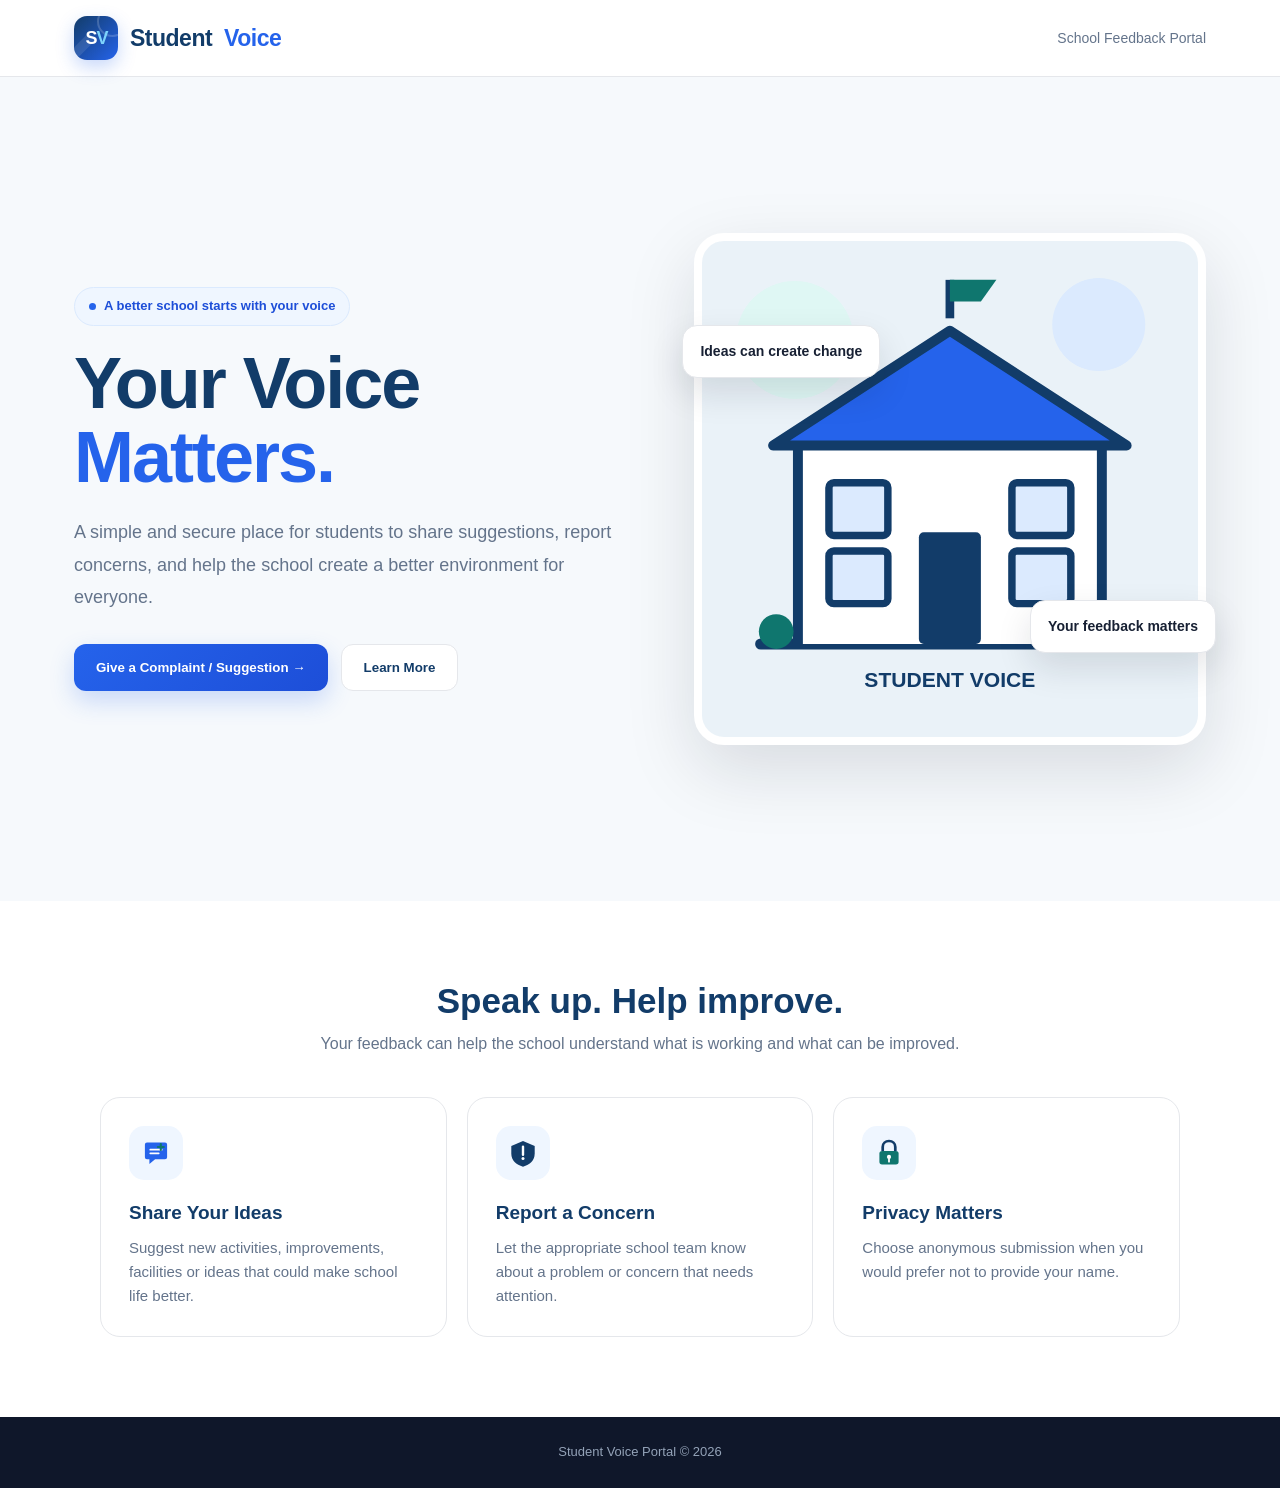
==== commit f14fea23: "Update index.html" ====
--- a/index.html
+++ b/index.html
@@ -3,285 +3,1879 @@
 <head>
 <meta charset="UTF-8">
 <meta name="viewport" content="width=device-width, initial-scale=1.0">
+
 <title>Student Voice | School Feedback Portal</title>
+
 <style>
+
+/* ================================
+   GLOBAL
+================================ */
+
 :root{
-  --navy:#123c69;
-  --blue:#2563eb;
-  --teal:#0f766e;
-  --ink:#172033;
-  --muted:#64748b;
-  --line:#e5e7eb;
-  --soft:#f6f9fc;
-  --white:#fff;
-}
-*{box-sizing:border-box;margin:0;padding:0}
-html{scroll-behavior:smooth}
-body{font-family:Inter,Segoe UI,Arial,sans-serif;color:var(--ink);background:var(--soft);line-height:1.6}
-button,input,select,textarea{font:inherit}
+    --navy:#123c69;
+    --blue:#2563eb;
+    --light-blue:#eff6ff;
+    --teal:#0f766e;
+    --text:#172033;
+    --muted:#64748b;
+    --border:#e5e7eb;
+    --background:#f6f9fc;
+    --white:#ffffff;
+}
+
+*{
+    box-sizing:border-box;
+    margin:0;
+    padding:0;
+}
+
+html{
+    scroll-behavior:smooth;
+}
+
+body{
+    font-family:
+        Inter,
+        "Segoe UI",
+        Arial,
+        sans-serif;
+
+    color:var(--text);
+    background:var(--background);
+    line-height:1.6;
+}
+
+button,
+input,
+select,
+textarea{
+    font-family:inherit;
+}
+
+
+/* ================================
+   HEADER
+================================ */
+
 .header{
-  position:sticky;top:0;z-index:50;background:rgba(255,255,255,.94);
-  backdrop-filter:blur(14px);border-bottom:1px solid var(--line)
-}
-.nav{max-width:1180px;margin:auto;padding:18px 24px;display:flex;align-items:center;justify-content:space-between}
-.brand{display:flex;align-items:center;gap:11px;color:var(--navy);font-size:23px;font-weight:800}
-.brand-mark{width:38px;height:38px;border-radius:11px;background:var(--navy);display:grid;place-items:center;color:white;font-weight:800}
-.brand span{color:var(--blue)}
-.nav-right{font-size:14px;color:var(--muted)}
+    position:sticky;
+    top:0;
+    z-index:100;
+
+    background:rgba(255,255,255,0.96);
+
+    backdrop-filter:blur(15px);
+
+    border-bottom:1px solid var(--border);
+}
+
+.nav{
+    max-width:1180px;
+    margin:auto;
+
+    padding:16px 24px;
+
+    display:flex;
+    align-items:center;
+    justify-content:space-between;
+}
+
+
+/* ================================
+   STUDENT VOICE LOGO
+================================ */
+
+.brand{
+    display:flex;
+    align-items:center;
+    gap:12px;
+
+    color:var(--navy);
+
+    font-size:23px;
+    font-weight:800;
+
+    letter-spacing:-0.5px;
+}
+
+
+/* Modern SV logo */
+
+.brand-mark{
+    width:44px;
+    height:44px;
+
+    border-radius:13px;
+
+    background:
+        linear-gradient(
+            135deg,
+            #123c69,
+            #2563eb
+        );
+
+    display:flex;
+    align-items:center;
+    justify-content:center;
+
+    gap:1px;
+
+    color:white;
+
+    font-size:18px;
+    font-weight:900;
+
+    letter-spacing:-2px;
+
+    position:relative;
+
+    overflow:hidden;
+
+    box-shadow:
+        0 7px 18px
+        rgba(37,99,235,0.25);
+}
+
+
+/* Decorative circle */
+
+.brand-mark::before{
+    content:"";
+
+    position:absolute;
+
+    width:27px;
+    height:27px;
+
+    border:2px solid
+        rgba(255,255,255,0.18);
+
+    border-radius:50%;
+
+    top:-10px;
+    right:-10px;
+}
+
+
+/* Decorative shine */
+
+.brand-mark::after{
+    content:"";
+
+    position:absolute;
+
+    width:45px;
+    height:10px;
+
+    background:
+        rgba(255,255,255,0.10);
+
+    transform:rotate(-45deg);
+
+    left:-20px;
+    bottom:3px;
+}
+
+
+.brand-mark span{
+    position:relative;
+    z-index:2;
+}
+
+.brand-mark span:first-child{
+    color:#ffffff;
+}
+
+.brand-mark span:last-child{
+    color:#7dd3fc;
+}
+
+
+.brand > span{
+    color:var(--blue);
+}
+
+
+/* Header right */
+
+.nav-right{
+    color:var(--muted);
+
+    font-size:14px;
+
+    font-weight:500;
+}
+
+
+/* ================================
+   HERO
+================================ */
+
 .hero{
-  min-height:calc(100vh - 75px);display:grid;grid-template-columns:1.05fr .95fr;
-  align-items:center;gap:50px;max-width:1180px;margin:auto;padding:65px 24px;
-}
-.eyebrow{display:inline-flex;gap:8px;align-items:center;padding:8px 13px;border:1px solid #dbeafe;background:#eff6ff;color:#1d4ed8;border-radius:999px;font-size:13px;font-weight:700;margin-bottom:20px}
-.dot{width:7px;height:7px;border-radius:50%;background:#2563eb}
-h1{font-size:clamp(44px,6vw,72px);line-height:1.03;color:var(--navy);letter-spacing:-2px;margin-bottom:22px}
-h1 span{color:var(--blue)}
-.hero-copy{font-size:18px;color:var(--muted);max-width:620px}
-.hero-actions{display:flex;gap:13px;flex-wrap:wrap;margin-top:30px}
-.primary,.secondary{
-  border:0;border-radius:12px;padding:15px 22px;cursor:pointer;font-weight:750;transition:.2s
-}
-.primary{background:var(--blue);color:white;box-shadow:0 10px 25px rgba(37,99,235,.22)}
-.secondary{background:white;color:var(--navy);border:1px solid var(--line)}
-.primary:hover,.secondary:hover{transform:translateY(-2px)}
-.hero-visual{position:relative;display:flex;justify-content:center}
+    min-height:
+        calc(100vh - 76px);
+
+    max-width:1180px;
+
+    margin:auto;
+
+    padding:
+        70px 24px;
+
+    display:grid;
+
+    grid-template-columns:
+        1.05fr
+        0.95fr;
+
+    align-items:center;
+
+    gap:55px;
+}
+
+
+/* Small badge */
+
+.eyebrow{
+    display:inline-flex;
+
+    align-items:center;
+
+    gap:8px;
+
+    padding:
+        8px 14px;
+
+    margin-bottom:20px;
+
+    border:
+        1px solid
+        #dbeafe;
+
+    background:
+        #eff6ff;
+
+    color:#1d4ed8;
+
+    border-radius:999px;
+
+    font-size:13px;
+
+    font-weight:700;
+}
+
+
+.dot{
+    width:7px;
+    height:7px;
+
+    background:#2563eb;
+
+    border-radius:50%;
+}
+
+
+/* Main heading */
+
+h1{
+    font-size:
+        clamp(
+            44px,
+            6vw,
+            72px
+        );
+
+    line-height:1.03;
+
+    letter-spacing:-2px;
+
+    color:var(--navy);
+
+    margin-bottom:22px;
+}
+
+h1 span{
+    color:var(--blue);
+}
+
+
+/* Description */
+
+.hero-copy{
+    max-width:620px;
+
+    color:var(--muted);
+
+    font-size:18px;
+
+    line-height:1.8;
+}
+
+
+/* Buttons */
+
+.hero-actions{
+    display:flex;
+
+    flex-wrap:wrap;
+
+    gap:13px;
+
+    margin-top:30px;
+}
+
+
+.primary,
+.secondary{
+    border-radius:12px;
+
+    padding:
+        15px 22px;
+
+    cursor:pointer;
+
+    font-weight:750;
+
+    transition:
+        transform .2s,
+        box-shadow .2s;
+}
+
+
+.primary{
+    border:none;
+
+    background:
+        linear-gradient(
+            135deg,
+            #2563eb,
+            #1d4ed8
+        );
+
+    color:white;
+
+    box-shadow:
+        0 10px 25px
+        rgba(37,99,235,.22);
+}
+
+
+.secondary{
+    background:white;
+
+    color:var(--navy);
+
+    border:
+        1px solid
+        var(--border);
+}
+
+
+.primary:hover,
+.secondary:hover{
+    transform:translateY(-3px);
+}
+
+
+/* ================================
+   HERO IMAGE
+================================ */
+
+.hero-visual{
+    position:relative;
+
+    display:flex;
+
+    justify-content:center;
+}
+
+
 .hero-image{
-  width:100%;max-width:520px;aspect-ratio:1/1;border-radius:30px;overflow:hidden;
-  background:#eaf2f8 url("school-illustration.svg") center/cover no-repeat;
-  box-shadow:0 25px 70px rgba(15,23,42,.13);border:8px solid white;
-}
+    width:100%;
+
+    max-width:520px;
+
+    aspect-ratio:1/1;
+
+    border-radius:30px;
+
+    overflow:hidden;
+
+    background:
+        #eaf2f8
+        url("school-illustration.svg")
+        center/cover
+        no-repeat;
+
+    border:
+        8px solid white;
+
+    box-shadow:
+        0 25px 70px
+        rgba(15,23,42,.13);
+}
+
+
+/* Floating cards */
+
 .floating{
-  position:absolute;background:white;border:1px solid var(--line);border-radius:15px;padding:14px 17px;
-  box-shadow:0 15px 35px rgba(15,23,42,.12);font-size:14px;font-weight:700
-}
-.floating.one{left:-12px;top:18%}.floating.two{right:-10px;bottom:18%}
-.section{background:white;padding:80px 24px}
-.section-inner{max-width:1080px;margin:auto}
-.section-title{text-align:center;max-width:650px;margin:0 auto 40px}
-.section-title h2{font-size:35px;color:var(--navy);line-height:1.15}
-.section-title p{color:var(--muted);margin-top:10px}
-.cards{display:grid;grid-template-columns:repeat(3,1fr);gap:20px}
-.card{padding:28px;border:1px solid var(--line);border-radius:20px;background:white;transition:.2s}
-.card:hover{transform:translateY(-5px);box-shadow:0 18px 35px rgba(15,23,42,.08)}
-.icon{width:54px;height:54px;border-radius:15px;background:#eff6ff;display:grid;place-items:center;margin-bottom:18px}
-.icon img{width:30px;height:30px}
-.card h3{color:var(--navy);font-size:19px;margin-bottom:8px}
-.card p{color:var(--muted);font-size:15px}
-.feedback{display:none;min-height:calc(100vh - 75px);padding:55px 24px;background:linear-gradient(135deg,#f8fbff,#eef5ff)}
-.form-wrap{max-width:850px;margin:auto}
-.back{border:0;background:white;color:var(--blue);padding:10px 14px;border-radius:10px;cursor:pointer;margin-bottom:18px;font-weight:700}
-.form-card{background:white;border:1px solid var(--line);border-radius:24px;padding:35px;box-shadow:0 18px 50px rgba(15,23,42,.08)}
-.form-card h2{font-size:32px;color:var(--navy)}
-.form-card>p{color:var(--muted);margin:5px 0 27px}
-.type-grid{display:grid;grid-template-columns:1fr 1fr;gap:13px;margin-bottom:25px}
-.type{border:2px solid var(--line);border-radius:13px;padding:16px;text-align:center;cursor:pointer;font-weight:750;color:var(--muted)}
-.type.active{border-color:var(--blue);background:#eff6ff;color:#1d4ed8}
-.type input{display:none}
-.grid{display:grid;grid-template-columns:1fr 1fr;gap:18px}
-.group{display:flex;flex-direction:column}
-.full{grid-column:1/-1}
-label{font-size:14px;font-weight:700;color:#334155;margin-bottom:7px}
-input,select,textarea{border:1px solid #cbd5e1;border-radius:10px;padding:13px;outline:0;background:white;color:var(--ink)}
-input:focus,select:focus,textarea:focus{border-color:var(--blue);box-shadow:0 0 0 3px rgba(37,99,235,.1)}
-textarea{min-height:150px;resize:vertical}
-.check{display:flex;align-items:center;gap:9px;margin:20px 0;color:var(--muted);font-size:14px}
-.check input{width:auto}
-.submit{width:100%;border:0;background:var(--blue);color:white;border-radius:11px;padding:15px;font-weight:800;cursor:pointer}
-.note{margin-top:16px;background:#f8fafc;border-radius:10px;padding:12px 14px;color:var(--muted);font-size:13px}
-.success{display:none;margin-top:15px;background:#ecfdf5;color:#047857;padding:13px;border-radius:10px;text-align:center;font-weight:700}
-.footer{background:#0f172a;color:#94a3b8;text-align:center;padding:25px;font-size:13px}
+    position:absolute;
+
+    background:white;
+
+    border:
+        1px solid
+        var(--border);
+
+    border-radius:15px;
+
+    padding:
+        14px 17px;
+
+    box-shadow:
+        0 15px 35px
+        rgba(15,23,42,.12);
+
+    font-size:14px;
+
+    font-weight:700;
+}
+
+
+.floating.one{
+    left:-12px;
+    top:18%;
+}
+
+
+.floating.two{
+    right:-10px;
+    bottom:18%;
+}
+
+
+/* ================================
+   INFORMATION SECTION
+================================ */
+
+.section{
+    background:white;
+
+    padding:
+        80px 24px;
+}
+
+
+.section-inner{
+    max-width:1080px;
+
+    margin:auto;
+}
+
+
+.section-title{
+    text-align:center;
+
+    max-width:650px;
+
+    margin:
+        0 auto 40px;
+}
+
+
+.section-title h2{
+    color:var(--navy);
+
+    font-size:35px;
+
+    line-height:1.15;
+}
+
+
+.section-title p{
+    color:var(--muted);
+
+    margin-top:10px;
+}
+
+
+/* Cards */
+
+.cards{
+    display:grid;
+
+    grid-template-columns:
+        repeat(3,1fr);
+
+    gap:20px;
+}
+
+
+.card{
+    padding:28px;
+
+    border:
+        1px solid
+        var(--border);
+
+    border-radius:20px;
+
+    background:white;
+
+    transition:
+        transform .2s,
+        box-shadow .2s;
+}
+
+
+.card:hover{
+    transform:
+        translateY(-5px);
+
+    box-shadow:
+        0 18px 35px
+        rgba(15,23,42,.08);
+}
+
+
+/* Card icon */
+
+.icon{
+    width:54px;
+    height:54px;
+
+    border-radius:15px;
+
+    background:
+        var(--light-blue);
+
+    display:grid;
+
+    place-items:center;
+
+    margin-bottom:18px;
+}
+
+
+.icon img{
+    width:30px;
+    height:30px;
+}
+
+
+.card h3{
+    color:var(--navy);
+
+    font-size:19px;
+
+    margin-bottom:8px;
+}
+
+
+.card p{
+    color:var(--muted);
+
+    font-size:15px;
+}
+
+
+/* ================================
+   FEEDBACK SECTION
+================================ */
+
+.feedback{
+    display:none;
+
+    min-height:
+        calc(100vh - 76px);
+
+    padding:
+        55px 24px;
+
+    background:
+        linear-gradient(
+            135deg,
+            #f8fbff,
+            #eef5ff
+        );
+}
+
+
+.form-wrap{
+    max-width:850px;
+
+    margin:auto;
+}
+
+
+/* Back button */
+
+.back{
+    border:none;
+
+    background:white;
+
+    color:var(--blue);
+
+    padding:
+        10px 14px;
+
+    border-radius:10px;
+
+    cursor:pointer;
+
+    margin-bottom:18px;
+
+    font-weight:700;
+}
+
+
+.form-card{
+    background:white;
+
+    border:
+        1px solid
+        var(--border);
+
+    border-radius:24px;
+
+    padding:35px;
+
+    box-shadow:
+        0 18px 50px
+        rgba(15,23,42,.08);
+}
+
+
+.form-card h2{
+    color:var(--navy);
+
+    font-size:32px;
+}
+
+
+.form-card > p{
+    color:var(--muted);
+
+    margin:
+        5px 0 27px;
+}
+
+
+/* ================================
+   SUGGESTION / COMPLAINT
+================================ */
+
+.type-grid{
+    display:grid;
+
+    grid-template-columns:
+        1fr 1fr;
+
+    gap:13px;
+
+    margin-bottom:25px;
+}
+
+
+.type{
+    border:
+        2px solid
+        var(--border);
+
+    border-radius:13px;
+
+    padding:16px;
+
+    text-align:center;
+
+    cursor:pointer;
+
+    font-weight:750;
+
+    color:var(--muted);
+
+    transition:.2s;
+}
+
+
+.type.active{
+    border-color:var(--blue);
+
+    background:
+        #eff6ff;
+
+    color:#1d4ed8;
+}
+
+
+.type input{
+    display:none;
+}
+
+
+/* ================================
+   FORM
+================================ */
+
+.grid{
+    display:grid;
+
+    grid-template-columns:
+        1fr 1fr;
+
+    gap:18px;
+}
+
+
+.group{
+    display:flex;
+
+    flex-direction:column;
+}
+
+
+.full{
+    grid-column:
+        1 / -1;
+}
+
+
+label{
+    font-size:14px;
+
+    font-weight:700;
+
+    color:#334155;
+
+    margin-bottom:7px;
+}
+
+
+input,
+select,
+textarea{
+    border:
+        1px solid
+        #cbd5e1;
+
+    border-radius:10px;
+
+    padding:13px;
+
+    outline:none;
+
+    background:white;
+
+    color:var(--text);
+
+    transition:.2s;
+}
+
+
+input:focus,
+select:focus,
+textarea:focus{
+    border-color:
+        var(--blue);
+
+    box-shadow:
+        0 0 0 3px
+        rgba(37,99,235,.1);
+}
+
+
+textarea{
+    min-height:150px;
+
+    resize:vertical;
+}
+
+
+/* Anonymous checkbox */
+
+.check{
+    display:flex;
+
+    align-items:center;
+
+    gap:9px;
+
+    margin:20px 0;
+
+    color:var(--muted);
+
+    font-size:14px;
+}
+
+
+.check input{
+    width:auto;
+}
+
+
+/* Submit */
+
+.submit{
+    width:100%;
+
+    border:none;
+
+    background:
+        linear-gradient(
+            135deg,
+            #2563eb,
+            #1d4ed8
+        );
+
+    color:white;
+
+    border-radius:11px;
+
+    padding:15px;
+
+    font-weight:800;
+
+    cursor:pointer;
+
+    transition:.2s;
+}
+
+
+.submit:hover{
+    transform:
+        translateY(-2px);
+
+    box-shadow:
+        0 10px 25px
+        rgba(37,99,235,.2);
+}
+
+
+/* Backend note */
+
+.note{
+    margin-top:16px;
+
+    background:#f8fafc;
+
+    border-radius:10px;
+
+    padding:
+        12px 14px;
+
+    color:var(--muted);
+
+    font-size:13px;
+}
+
+
+/* Success */
+
+.success{
+    display:none;
+
+    margin-top:15px;
+
+    background:#ecfdf5;
+
+    color:#047857;
+
+    padding:13px;
+
+    border-radius:10px;
+
+    text-align:center;
+
+    font-weight:700;
+}
+
+
+/* ================================
+   FOOTER
+================================ */
+
+.footer{
+    background:#0f172a;
+
+    color:#94a3b8;
+
+    text-align:center;
+
+    padding:25px;
+
+    font-size:13px;
+}
+
+
+/* ================================
+   TABLET
+================================ */
+
 @media(max-width:800px){
-  .hero{grid-template-columns:1fr;text-align:center;padding-top:45px}
-  .hero-copy{margin:auto}.hero-actions{justify-content:center}.hero-visual{order:-1}
-  .hero-image{max-width:430px}.floating{display:none}.cards{grid-template-columns:1fr}
-}
+
+    .hero{
+        grid-template-columns:1fr;
+
+        text-align:center;
+
+        padding-top:45px;
+    }
+
+
+    .hero-copy{
+        margin:auto;
+    }
+
+
+    .hero-actions{
+        justify-content:center;
+    }
+
+
+    .hero-visual{
+        order:-1;
+    }
+
+
+    .hero-image{
+        max-width:430px;
+    }
+
+
+    .floating{
+        display:none;
+    }
+
+
+    .cards{
+        grid-template-columns:1fr;
+    }
+
+}
+
+
+/* ================================
+   MOBILE
+================================ */
+
 @media(max-width:600px){
-  .nav-right{display:none}.grid{grid-template-columns:1fr}.full{grid-column:auto}
-  .form-card{padding:23px}.type-grid{grid-template-columns:1fr}h1{letter-spacing:-1px}
-}
+
+    .nav{
+        padding:
+            14px 18px;
+    }
+
+
+    .brand{
+        font-size:20px;
+    }
+
+
+    .brand-mark{
+        width:40px;
+        height:40px;
+        font-size:16px;
+    }
+
+
+    .nav-right{
+        display:none;
+    }
+
+
+    .grid{
+        grid-template-columns:1fr;
+    }
+
+
+    .full{
+        grid-column:auto;
+    }
+
+
+    .form-card{
+        padding:23px;
+    }
+
+
+    .type-grid{
+        grid-template-columns:1fr;
+    }
+
+
+    h1{
+        letter-spacing:-1px;
+    }
+
+
+    .hero{
+        padding-left:18px;
+        padding-right:18px;
+    }
+
+}
+
 </style>
 </head>
+
+
 <body>
 
+
+<!-- =================================
+     HEADER
+================================= -->
+
 <header class="header">
-  <nav class="nav">
-    <div class="brand"><div class="brand-mark">SV</div>Student<span>Voice</span></div>
-    <div class="nav-right">School Feedback Portal</div>
-  </nav>
+
+    <nav class="nav">
+
+        <div class="brand">
+
+            <!-- MODERN SV LOGO -->
+
+            <div class="brand-mark">
+
+                <span>S</span>
+                <span>V</span>
+
+            </div>
+
+            Student<span>Voice</span>
+
+        </div>
+
+
+        <div class="nav-right">
+
+            School Feedback Portal
+
+        </div>
+
+    </nav>
+
 </header>
 
+
+
+<!-- =================================
+     HOME
+================================= -->
+
 <main id="home">
-  <section class="hero">
-    <div>
-      <div class="eyebrow"><span class="dot"></span> A better school starts with your voice</div>
-      <h1>Your Voice <span>Matters.</span></h1>
-      <p class="hero-copy">
-        A simple and secure place for students to share suggestions, report concerns,
-        and help the school create a better environment for everyone.
-      </p>
-      <div class="hero-actions">
-        <button class="primary" onclick="openFeedback()">Give a Complaint / Suggestion →</button>
-        <button class="secondary" onclick="document.getElementById('why').scrollIntoView()">Learn More</button>
-      </div>
+
+
+    <!-- HERO -->
+
+    <section class="hero">
+
+
+        <div>
+
+
+            <div class="eyebrow">
+
+                <span class="dot"></span>
+
+                A better school starts with your voice
+
+            </div>
+
+
+            <h1>
+
+                Your Voice
+                <span>Matters.</span>
+
+            </h1>
+
+
+            <p class="hero-copy">
+
+                A simple and secure place for students
+                to share suggestions, report concerns,
+                and help the school create a better
+                environment for everyone.
+
+            </p>
+
+
+            <div class="hero-actions">
+
+
+                <button
+                    class="primary"
+                    onclick="openFeedback()">
+
+                    Give a Complaint / Suggestion →
+
+                </button>
+
+
+                <button
+                    class="secondary"
+                    onclick="document
+                    .getElementById('why')
+                    .scrollIntoView()">
+
+                    Learn More
+
+                </button>
+
+
+            </div>
+
+
+        </div>
+
+
+
+        <!-- IMAGE -->
+
+        <div class="hero-visual">
+
+
+            <div
+                class="hero-image"
+                aria-label="School feedback illustration">
+
+            </div>
+
+
+            <div class="floating one">
+
+                Ideas can create change
+
+            </div>
+
+
+            <div class="floating two">
+
+                Your feedback matters
+
+            </div>
+
+
+        </div>
+
+
+    </section>
+
+
+
+    <!-- =================================
+         INFORMATION CARDS
+    ================================= -->
+
+    <section
+        class="section"
+        id="why">
+
+
+        <div class="section-inner">
+
+
+            <div class="section-title">
+
+
+                <h2>
+
+                    Speak up.
+                    Help improve.
+
+                </h2>
+
+
+                <p>
+
+                    Your feedback can help the school
+                    understand what is working and
+                    what can be improved.
+
+                </p>
+
+
+            </div>
+
+
+
+            <div class="cards">
+
+
+                <!-- SUGGESTION -->
+
+                <article class="card">
+
+
+                    <div class="icon">
+
+                        <img
+                            src="suggestion-icon.svg"
+                            alt="Suggestion">
+
+                    </div>
+
+
+                    <h3>
+
+                        Share Your Ideas
+
+                    </h3>
+
+
+                    <p>
+
+                        Suggest new activities,
+                        improvements, facilities or
+                        ideas that could make school
+                        life better.
+
+                    </p>
+
+
+                </article>
+
+
+
+                <!-- COMPLAINT -->
+
+                <article class="card">
+
+
+                    <div class="icon">
+
+                        <img
+                            src="complaint-icon.svg"
+                            alt="Complaint">
+
+                    </div>
+
+
+                    <h3>
+
+                        Report a Concern
+
+                    </h3>
+
+
+                    <p>
+
+                        Let the appropriate school
+                        team know about a problem
+                        or concern that needs attention.
+
+                    </p>
+
+
+                </article>
+
+
+
+                <!-- PRIVACY -->
+
+                <article class="card">
+
+
+                    <div class="icon">
+
+                        <img
+                            src="privacy-icon.svg"
+                            alt="Privacy">
+
+                    </div>
+
+
+                    <h3>
+
+                        Privacy Matters
+
+                    </h3>
+
+
+                    <p>
+
+                        Choose anonymous submission
+                        when you would prefer not to
+                        provide your name.
+
+                    </p>
+
+
+                </article>
+
+
+            </div>
+
+        </div>
+
+    </section>
+
+
+</main>
+
+
+
+<!-- =================================
+     FEEDBACK PAGE
+================================= -->
+
+<section
+    class="feedback"
+    id="feedback">
+
+
+    <div class="form-wrap">
+
+
+        <button
+            class="back"
+            onclick="goHome()">
+
+            ← Back to Home
+
+        </button>
+
+
+
+        <div class="form-card">
+
+
+            <h2>
+
+                Share Your Feedback
+
+            </h2>
+
+
+            <p>
+
+                Tell us what you think.
+                Please provide enough detail
+                for the school to understand
+                your feedback.
+
+            </p>
+
+
+
+            <form id="feedbackForm">
+
+
+                <!-- TYPE -->
+
+                <div class="type-grid">
+
+
+                    <label
+                        class="type active"
+                        id="suggestionType">
+
+
+                        <input
+                            type="radio"
+                            name="feedbackType"
+                            value="Suggestion"
+                            checked>
+
+
+                        Suggestion
+
+
+                    </label>
+
+
+
+                    <label
+                        class="type"
+                        id="complaintType">
+
+
+                        <input
+                            type="radio"
+                            name="feedbackType"
+                            value="Complaint">
+
+
+                        Complaint
+
+
+                    </label>
+
+
+                </div>
+
+
+
+                <!-- FORM GRID -->
+
+                <div class="grid">
+
+
+                    <!-- NAME -->
+
+                    <div class="group">
+
+
+                        <label for="name">
+
+                            Student Name
+
+                        </label>
+
+
+                        <input
+                            id="name"
+                            name="studentName"
+                            placeholder="Enter your name">
+
+
+                    </div>
+
+
+
+                    <!-- CLASS -->
+
+                    <div class="group">
+
+
+                        <label for="class">
+
+                            Class & Section
+
+                        </label>
+
+
+                        <input
+                            id="class"
+                            name="studentClass"
+                            placeholder="Example: 10-A">
+
+
+                    </div>
+
+
+
+                    <!-- CATEGORY -->
+
+                    <div class="group">
+
+
+                        <label for="category">
+
+                            Category
+
+                        </label>
+
+
+                        <select
+                            id="category"
+                            name="category">
+
+
+                            <option value="">
+
+                                Select category
+
+                            </option>
+
+
+                            <option>
+                                Academics
+                            </option>
+
+
+                            <option>
+                                Teachers
+                            </option>
+
+
+                            <option>
+                                Infrastructure
+                            </option>
+
+
+                            <option>
+                                Cleanliness
+                            </option>
+
+
+                            <option>
+                                Canteen
+                            </option>
+
+
+                            <option>
+                                Sports
+                            </option>
+
+
+                            <option>
+                                Transport
+                            </option>
+
+
+                            <option>
+                                School Events
+                            </option>
+
+
+                            <option>
+                                Safety
+                            </option>
+
+
+                            <option>
+                                Other
+                            </option>
+
+
+                        </select>
+
+
+                    </div>
+
+
+
+                    <!-- PRIORITY -->
+
+                    <div class="group">
+
+
+                        <label for="priority">
+
+                            Priority
+
+                        </label>
+
+
+                        <select
+                            id="priority"
+                            name="priority">
+
+
+                            <option>
+                                Normal
+                            </option>
+
+
+                            <option>
+                                Important
+                            </option>
+
+
+                            <option>
+                                Urgent
+                            </option>
+
+
+                        </select>
+
+
+                    </div>
+
+
+
+                    <!-- SUBJECT -->
+
+                    <div class="group full">
+
+
+                        <label for="subject">
+
+                            Subject
+
+                        </label>
+
+
+                        <input
+                            id="subject"
+                            name="subject"
+                            required
+                            placeholder="Give your feedback a short title">
+
+
+                    </div>
+
+
+
+                    <!-- MESSAGE -->
+
+                    <div class="group full">
+
+
+                        <label for="message">
+
+                            Complaint / Suggestion Details
+
+                        </label>
+
+
+                        <textarea
+                            id="message"
+                            name="message"
+                            required
+                            placeholder="Write your feedback here..."></textarea>
+
+
+                    </div>
+
+
+                </div>
+
+
+
+                <!-- ANONYMOUS -->
+
+                <label class="check">
+
+
+                    <input
+                        type="checkbox"
+                        id="anonymous"
+                        name="anonymous">
+
+
+                    Submit anonymously
+
+
+                </label>
+
+
+
+                <!-- SUBMIT -->
+
+                <button
+                    class="submit"
+                    type="submit">
+
+                    Submit Feedback
+
+                </button>
+
+
+
+                <!-- SUCCESS -->
+
+                <div
+                    class="success"
+                    id="success">
+
+                    Feedback submitted successfully.
+
+                </div>
+
+
+
+                <!-- BACKEND NOTE -->
+
+                <div class="note">
+
+                    This is the frontend form.
+                    Your friend can connect the backend/API
+                    to this form later.
+
+                </div>
+
+
+            </form>
+
+
+        </div>
+
+
     </div>
 
-    <div class="hero-visual">
-      <div class="hero-image" aria-label="School feedback illustration"></div>
-      <div class="floating one">Ideas can create change</div>
-      <div class="floating two">Your feedback matters</div>
-    </div>
-  </section>
-
-  <section class="section" id="why">
-    <div class="section-inner">
-      <div class="section-title">
-        <h2>Speak up. Help improve.</h2>
-        <p>Your feedback can help the school understand what is working and what can be improved.</p>
-      </div>
-
-      <div class="cards">
-        <article class="card">
-          <div class="icon"><img src="suggestion-icon.svg" alt=""></div>
-          <h3>Share Your Ideas</h3>
-          <p>Suggest new activities, improvements, facilities or ideas that could make school life better.</p>
-        </article>
-        <article class="card">
-          <div class="icon"><img src="complaint-icon.svg" alt=""></div>
-          <h3>Report a Concern</h3>
-          <p>Let the appropriate school team know about a problem or concern that needs attention.</p>
-        </article>
-        <article class="card">
-          <div class="icon"><img src="privacy-icon.svg" alt=""></div>
-          <h3>Privacy Matters</h3>
-          <p>Choose anonymous submission when you would prefer not to provide your name.</p>
-        </article>
-      </div>
-    </div>
-  </section>
-</main>
-
-<section class="feedback" id="feedback">
-  <div class="form-wrap">
-    <button class="back" onclick="goHome()">← Back to Home</button>
-    <div class="form-card">
-      <h2>Share Your Feedback</h2>
-      <p>Tell us what you think. Please provide enough detail for the school to understand your feedback.</p>
-
-      <form id="feedbackForm">
-        <div class="type-grid">
-          <label class="type active" id="suggestionType">
-            <input type="radio" name="feedbackType" value="Suggestion" checked> Suggestion
-          </label>
-          <label class="type" id="complaintType">
-            <input type="radio" name="feedbackType" value="Complaint"> Complaint
-          </label>
-        </div>
-
-        <div class="grid">
-          <div class="group">
-            <label for="name">Student Name</label>
-            <input id="name" name="studentName" placeholder="Enter your name">
-          </div>
-          <div class="group">
-            <label for="class">Class & Section</label>
-            <input id="class" name="studentClass" placeholder="Example: 10-A">
-          </div>
-          <div class="group">
-            <label for="category">Category</label>
-            <select id="category" name="category">
-              <option value="">Select category</option>
-              <option>Academics</option><option>Teachers</option><option>Infrastructure</option>
-              <option>Cleanliness</option><option>Canteen</option><option>Sports</option>
-              <option>Transport</option><option>School Events</option><option>Safety</option><option>Other</option>
-            </select>
-          </div>
-          <div class="group">
-            <label for="priority">Priority</label>
-            <select id="priority" name="priority">
-              <option>Normal</option><option>Important</option><option>Urgent</option>
-            </select>
-          </div>
-          <div class="group full">
-            <label for="subject">Subject</label>
-            <input id="subject" name="subject" required placeholder="Give your feedback a short title">
-          </div>
-          <div class="group full">
-            <label for="message">Complaint / Suggestion Details</label>
-            <textarea id="message" name="message" required placeholder="Write your feedback here..."></textarea>
-          </div>
-        </div>
-
-        <label class="check">
-          <input type="checkbox" id="anonymous" name="anonymous">
-          Submit anonymously
-        </label>
-
-        <button class="submit" type="submit">Submit Feedback</button>
-        <div class="success" id="success">Feedback form submitted successfully.</div>
-
-        <div class="note">
-          Frontend only: this form is ready for your friend's backend. Replace the submit section
-          in the JavaScript with your API endpoint when the backend is ready.
-        </div>
-      </form>
-    </div>
-  </div>
+
 </section>
 
-<footer class="footer">Student Voice Portal © 2026</footer>
+
+
+<!-- =================================
+     FOOTER
+================================= -->
+
+<footer class="footer">
+
+    Student Voice Portal © 2026
+
+</footer>
+
+
+
+<!-- =================================
+     JAVASCRIPT
+================================= -->
 
 <script>
-const home = document.getElementById("home");
-const feedback = document.getElementById("feedback");
+
+
+/* ================================
+   OPEN FEEDBACK
+================================ */
 
 function openFeedback(){
-  home.style.display = "none";
-  feedback.style.display = "block";
-  window.scrollTo({top:0,behavior:"smooth"});
-}
+
+    document
+        .getElementById("home")
+        .style.display = "none";
+
+
+    document
+        .getElementById("feedback")
+        .style.display = "block";
+
+
+    window.scrollTo({
+        top:0,
+        behavior:"smooth"
+    });
+
+}
+
+
+
+/* ================================
+   BACK TO HOME
+================================ */
+
 function goHome(){
-  feedback.style.display = "none";
-  home.style.display = "block";
-  window.scrollTo({top:0,behavior:"smooth"});
-}
-
-const suggestionType = document.getElementById("suggestionType");
-const complaintType = document.getElementById("complaintType");
-
-suggestionType.onclick = () => {
-  suggestionType.classList.add("active");
-  complaintType.classList.remove("active");
+
+    document
+        .getElementById("feedback")
+        .style.display = "none";
+
+
+    document
+        .getElementById("home")
+        .style.display = "block";
+
+
+    window.scrollTo({
+        top:0,
+        behavior:"smooth"
+    });
+
+}
+
+
+
+/* ================================
+   SUGGESTION / COMPLAINT
+================================ */
+
+const suggestionType =
+    document.getElementById(
+        "suggestionType"
+    );
+
+
+const complaintType =
+    document.getElementById(
+        "complaintType"
+    );
+
+
+
+suggestionType.onclick = function(){
+
+    suggestionType
+        .classList
+        .add("active");
+
+
+    complaintType
+        .classList
+        .remove("active");
+
 };
-complaintType.onclick = () => {
-  complaintType.classList.add("active");
-  suggestionType.classList.remove("active");
+
+
+
+complaintType.onclick = function(){
+
+    complaintType
+        .classList
+        .add("active");
+
+
+    suggestionType
+        .classList
+        .remove("active");
+
 };
 
-document.getElementById("feedbackForm").addEventListener("submit", function(e){
-  e.preventDefault();
-
-  /*
-    BACKEND CONNECTION GOES HERE.
-
-    Example:
-    const formData = new FormData(this);
-    fetch("YOUR_BACKEND_API_URL", {
-      method: "POST",
-      body: formData
-    });
-
-    Your friend can replace this section when the backend is ready.
-  */
-
-  document.getElementById("success").style.display = "block";
-  this.reset();
-  suggestionType.classList.add("active");
-  complaintType.classList.remove("active");
-
-  setTimeout(() => {
-    document.getElementById("success").style.display = "none";
-  }, 3500);
-});
+
+
+/* ================================
+   FORM SUBMISSION
+================================ */
+
+document
+    .getElementById("feedbackForm")
+    .addEventListener(
+        "submit",
+        function(event){
+
+            event.preventDefault();
+
+
+            /*
+            ===================================
+            BACKEND CONNECTION GOES HERE
+            ===================================
+
+            Your friend can replace this
+            section with the backend API.
+
+            Example:
+
+            const formData = new FormData(this);
+
+            fetch("YOUR_BACKEND_API_URL", {
+                method:"POST",
+                body:formData
+            });
+
+            ===================================
+            */
+
+
+            document
+                .getElementById("success")
+                .style.display = "block";
+
+
+            this.reset();
+
+
+            suggestionType
+                .classList
+                .add("active");
+
+
+            complaintType
+                .classList
+                .remove("active");
+
+
+            setTimeout(
+                function(){
+
+                    document
+                        .getElementById("success")
+                        .style.display = "none";
+
+                },
+                3500
+            );
+
+        }
+    );
+
 </script>
+
+
 </body>
 </html>
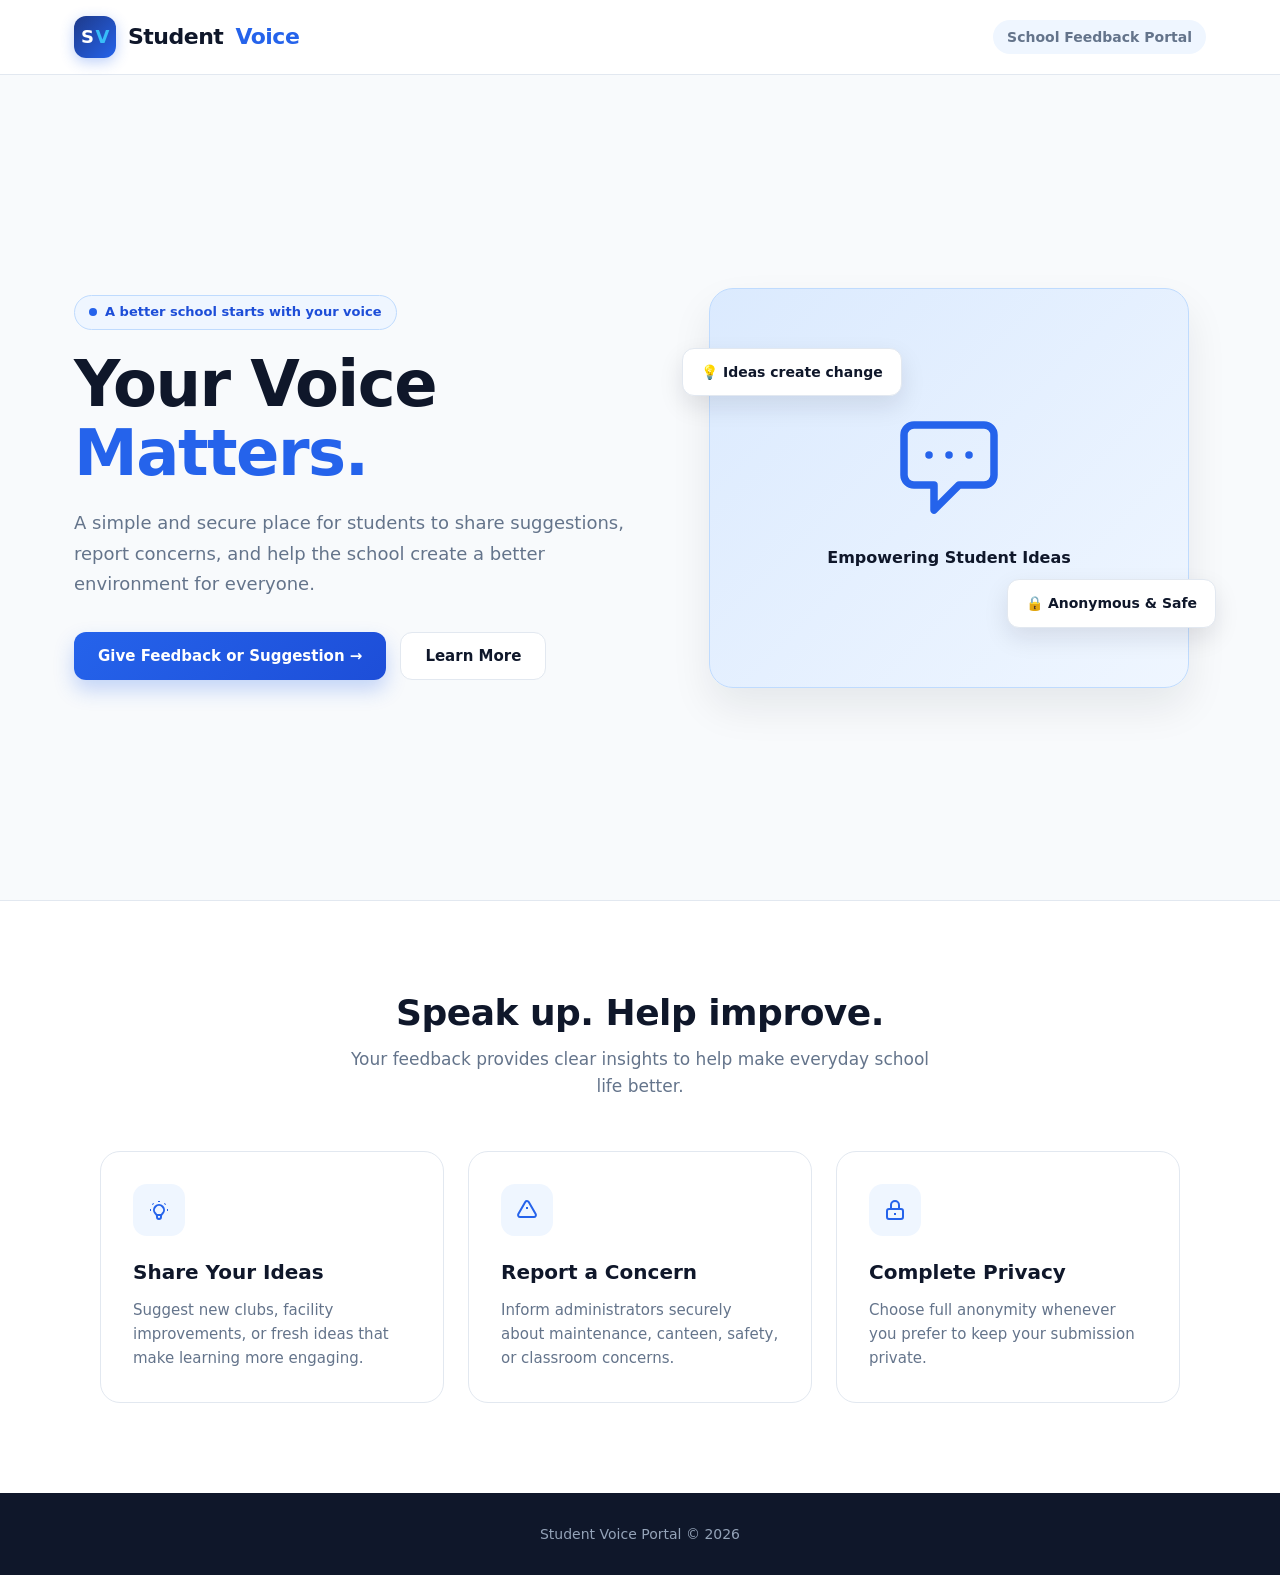
==== commit b78f4bde: "Refactor index.html for better structure and UI Updated HTML structure and added external CSS link. " ====
--- a/index.html
+++ b/index.html
@@ -1,1881 +1,270 @@
 <!DOCTYPE html>
 <html lang="en">
 <head>
-<meta charset="UTF-8">
-<meta name="viewport" content="width=device-width, initial-scale=1.0">
-
-<title>Student Voice | School Feedback Portal</title>
-
-<style>
-
-/* ================================
-   GLOBAL
-================================ */
-
-:root{
-    --navy:#123c69;
-    --blue:#2563eb;
-    --light-blue:#eff6ff;
-    --teal:#0f766e;
-    --text:#172033;
-    --muted:#64748b;
-    --border:#e5e7eb;
-    --background:#f6f9fc;
-    --white:#ffffff;
+    <meta charset="UTF-8">
+    <meta name="viewport" content="width=device-width, initial-scale=1.0">
+    <title>Student Voice | School Feedback Portal</title>
+    <!-- LINK TO EXTERNAL CSS -->
+    <link rel="stylesheet" href="style.css">
+</head>
+<body>
+
+<!-- HEADER -->
+<header class="header">
+    <nav class="nav">
+        <a href="#" class="brand" onclick="goHome()">
+            <div class="brand-mark">
+                <span>S</span><span>V</span>
+            </div>
+            Student<span>Voice</span>
+        </a>
+        <div class="nav-right">School Feedback Portal</div>
+    </nav>
+</header>
+
+<!-- MAIN HOME PAGE -->
+<main id="home">
+
+    <!-- HERO -->
+    <section class="hero">
+        <div>
+            <div class="eyebrow">
+                <span class="dot"></span>
+                A better school starts with your voice
+            </div>
+            <h1>Your Voice <span>Matters.</span></h1>
+            <p class="hero-copy">
+                A simple and secure place for students to share suggestions, report concerns, and help the school create a better environment for everyone.
+            </p>
+            <div class="hero-actions">
+                <button class="primary" onclick="openFeedback()">
+                    Give Feedback or Suggestion →
+                </button>
+                <button class="secondary" onclick="document.getElementById('why').scrollIntoView()">
+                    Learn More
+                </button>
+            </div>
+        </div>
+
+        <div class="hero-visual">
+            <div class="hero-card-art">
+                <svg class="art-svg" fill="none" stroke="currentColor" viewBox="0 0 24 24" xmlns="http://www.w3.org/2000/svg">
+                    <path stroke-linecap="round" stroke-linejoin="round" stroke-width="1.5" d="M8 10h.01M12 10h.01M16 10h.01M9 16H5a2 2 0 01-2-2V6a2 2 0 012-2h14a2 2 0 012 2v8a2 2 0 01-2 2h-5l-5 5v-5z"></path>
+                </svg>
+                <p style="font-weight: 700; color: var(--navy);">Empowering Student Ideas</p>
+            </div>
+            <div class="floating one">💡 Ideas create change</div>
+            <div class="floating two">🔒 Anonymous & Safe</div>
+        </div>
+    </section>
+
+    <!-- INFORMATION CARDS -->
+    <section class="section" id="why">
+        <div class="section-inner">
+            <div class="section-title">
+                <h2>Speak up. Help improve.</h2>
+                <p>Your feedback provides clear insights to help make everyday school life better.</p>
+            </div>
+
+            <div class="cards">
+                <!-- SUGGESTION -->
+                <article class="card">
+                    <div class="icon">
+                        <svg width="24" height="24" fill="none" stroke="currentColor" stroke-width="2" viewBox="0 0 24 24"><path d="M9.663 17h4.673M12 3v1m6.364 1.636l-.707.707M21 12h-1M4 12H3m3.343-5.657l-.707-.707m2.828 9.9a5 5 0 117.072 0l-.548.547A3.374 3.374 0 0014 18.469V19a2 2 0 01-2 2h-0a2 2 0 01-2-2v-.531c0-.895-.356-1.754-.988-2.386l-.548-.547z"></path></svg>
+                    </div>
+                    <h3>Share Your Ideas</h3>
+                    <p>Suggest new clubs, facility improvements, or fresh ideas that make learning more engaging.</p>
+                </article>
+
+                <!-- COMPLAINT -->
+                <article class="card">
+                    <div class="icon">
+                        <svg width="24" height="24" fill="none" stroke="currentColor" stroke-width="2" viewBox="0 0 24 24"><path d="M12 9v2m0 4h.01m-6.938 4h13.856c1.54 0 2.502-1.667 1.732-3L13.732 4c-.77-1.333-2.694-1.333-3.464 0L3.34 16c-.77 1.333.192 3 1.732 3z"></path></svg>
+                    </div>
+                    <h3>Report a Concern</h3>
+                    <p>Inform administrators securely about maintenance, canteen, safety, or classroom concerns.</p>
+                </article>
+
+                <!-- PRIVACY -->
+                <article class="card">
+                    <div class="icon">
+                        <svg width="24" height="24" fill="none" stroke="currentColor" stroke-width="2" viewBox="0 0 24 24"><path d="M12 15v2m-6 4h12a2 2 0 002-2v-6a2 2 0 00-2-2H6a2 2 0 00-2 2v6a2 2 0 002 2zm10-10V7a4 4 0 00-8 0v4h8z"></path></svg>
+                    </div>
+                    <h3>Complete Privacy</h3>
+                    <p>Choose full anonymity whenever you prefer to keep your submission private.</p>
+                </article>
+            </div>
+        </div>
+    </section>
+
+</main>
+
+<!-- FEEDBACK FORM SECTION -->
+<section class="feedback" id="feedback">
+    <div class="form-wrap">
+        <button class="back" onclick="goHome()">← Back to Home</button>
+
+        <div class="form-card">
+            <h2>Share Your Feedback</h2>
+            <p>Please provide clear context so the administration can take efficient action.</p>
+
+            <form id="feedbackForm">
+                <!-- FEEDBACK TYPE -->
+                <div class="type-grid">
+                    <label class="type active" id="suggestionLabel">
+                        <input type="radio" name="feedbackType" id="typeSuggestion" value="Suggestion" checked>
+                        💡 Suggestion
+                    </label>
+                    <label class="type" id="complaintLabel">
+                        <input type="radio" name="feedbackType" id="typeComplaint" value="Complaint">
+                        ⚠️ Complaint
+                    </label>
+                </div>
+
+                <!-- FORM GRID -->
+                <div class="grid">
+                    <div class="group">
+                        <label class="form-label" for="name">Student Name</label>
+                        <input type="text" id="name" name="studentName" placeholder="Enter your name">
+                    </div>
+
+                    <div class="group">
+                        <label class="form-label" for="class">Class & Section</label>
+                        <input type="text" id="class" name="studentClass" placeholder="Example: 10-A">
+                    </div>
+
+                    <div class="group">
+                        <label class="form-label" for="category">Category</label>
+                        <select id="category" name="category" required>
+                            <option value="">Select category</option>
+                            <option value="Academics">Academics</option>
+                            <option value="Infrastructure">Infrastructure</option>
+                            <option value="Cleanliness">Cleanliness</option>
+                            <option value="Canteen">Canteen</option>
+                            <option value="Sports">Sports</option>
+                            <option value="Transport">Transport</option>
+                            <option value="School Events">School Events</option>
+                            <option value="Safety">Safety</option>
+                            <option value="Other">Other</option>
+                        </select>
+                    </div>
+
+                    <div class="group">
+                        <label class="form-label" for="priority">Priority</label>
+                        <select id="priority" name="priority">
+                            <option value="Normal">Normal</option>
+                            <option value="Important">Important</option>
+                            <option value="Urgent">Urgent</option>
+                        </select>
+                    </div>
+
+                    <div class="group full">
+                        <label class="form-label" for="subject">Subject</label>
+                        <input type="text" id="subject" name="subject" required placeholder="Give your feedback a concise title">
+                    </div>
+
+                    <div class="group full">
+                        <label class="form-label" for="message">Details</label>
+                        <textarea id="message" name="message" required placeholder="Describe your suggestion or concern in detail..."></textarea>
+                    </div>
+                </div>
+
+                <!-- ANONYMOUS CHECKBOX -->
+                <label class="check">
+                    <input type="checkbox" id="anonymous" name="anonymous">
+                    Submit anonymously (Hides name & class details)
+                </label>
+
+                <button class="submit" type="submit">Submit Feedback</button>
+
+                <div class="success" id="success">
+                    ✓ Feedback submitted successfully! Thank you for sharing.
+                </div>
+
+                <div class="note">
+                    Frontend interface ready. Your backend developer can seamlessly bind API submission logic.
+                </div>
+            </form>
+        </div>
+    </div>
+</section>
+
+<!-- FOOTER -->
+<footer class="footer">
+    Student Voice Portal © 2026
+</footer>
+
+<!-- JAVASCRIPT -->
+<script>
+// Page Navigation
+function openFeedback() {
+    document.getElementById("home").style.display = "none";
+    document.getElementById("feedback").style.display = "block";
+    window.scrollTo({ top: 0, behavior: "smooth" });
 }
 
-*{
-    box-sizing:border-box;
-    margin:0;
-    padding:0;
+function goHome() {
+    document.getElementById("feedback").style.display = "none";
+    document.getElementById("home").style.display = "block";
+    window.scrollTo({ top: 0, behavior: "smooth" });
 }
 
-html{
-    scroll-behavior:smooth;
-}
-
-body{
-    font-family:
-        Inter,
-        "Segoe UI",
-        Arial,
-        sans-serif;
-
-    color:var(--text);
-    background:var(--background);
-    line-height:1.6;
-}
-
-button,
-input,
-select,
-textarea{
-    font-family:inherit;
-}
-
-
-/* ================================
-   HEADER
-================================ */
-
-.header{
-    position:sticky;
-    top:0;
-    z-index:100;
-
-    background:rgba(255,255,255,0.96);
-
-    backdrop-filter:blur(15px);
-
-    border-bottom:1px solid var(--border);
-}
-
-.nav{
-    max-width:1180px;
-    margin:auto;
-
-    padding:16px 24px;
-
-    display:flex;
-    align-items:center;
-    justify-content:space-between;
-}
-
-
-/* ================================
-   STUDENT VOICE LOGO
-================================ */
-
-.brand{
-    display:flex;
-    align-items:center;
-    gap:12px;
-
-    color:var(--navy);
-
-    font-size:23px;
-    font-weight:800;
-
-    letter-spacing:-0.5px;
-}
-
-
-/* Modern SV logo */
-
-.brand-mark{
-    width:44px;
-    height:44px;
-
-    border-radius:13px;
-
-    background:
-        linear-gradient(
-            135deg,
-            #123c69,
-            #2563eb
-        );
-
-    display:flex;
-    align-items:center;
-    justify-content:center;
-
-    gap:1px;
-
-    color:white;
-
-    font-size:18px;
-    font-weight:900;
-
-    letter-spacing:-2px;
-
-    position:relative;
-
-    overflow:hidden;
-
-    box-shadow:
-        0 7px 18px
-        rgba(37,99,235,0.25);
-}
-
-
-/* Decorative circle */
-
-.brand-mark::before{
-    content:"";
-
-    position:absolute;
-
-    width:27px;
-    height:27px;
-
-    border:2px solid
-        rgba(255,255,255,0.18);
-
-    border-radius:50%;
-
-    top:-10px;
-    right:-10px;
-}
-
-
-/* Decorative shine */
-
-.brand-mark::after{
-    content:"";
-
-    position:absolute;
-
-    width:45px;
-    height:10px;
-
-    background:
-        rgba(255,255,255,0.10);
-
-    transform:rotate(-45deg);
-
-    left:-20px;
-    bottom:3px;
-}
-
-
-.brand-mark span{
-    position:relative;
-    z-index:2;
-}
-
-.brand-mark span:first-child{
-    color:#ffffff;
-}
-
-.brand-mark span:last-child{
-    color:#7dd3fc;
-}
-
-
-.brand > span{
-    color:var(--blue);
-}
-
-
-/* Header right */
-
-.nav-right{
-    color:var(--muted);
-
-    font-size:14px;
-
-    font-weight:500;
-}
-
-
-/* ================================
-   HERO
-================================ */
-
-.hero{
-    min-height:
-        calc(100vh - 76px);
-
-    max-width:1180px;
-
-    margin:auto;
-
-    padding:
-        70px 24px;
-
-    display:grid;
-
-    grid-template-columns:
-        1.05fr
-        0.95fr;
-
-    align-items:center;
-
-    gap:55px;
-}
-
-
-/* Small badge */
-
-.eyebrow{
-    display:inline-flex;
-
-    align-items:center;
-
-    gap:8px;
-
-    padding:
-        8px 14px;
-
-    margin-bottom:20px;
-
-    border:
-        1px solid
-        #dbeafe;
-
-    background:
-        #eff6ff;
-
-    color:#1d4ed8;
-
-    border-radius:999px;
-
-    font-size:13px;
-
-    font-weight:700;
-}
-
-
-.dot{
-    width:7px;
-    height:7px;
-
-    background:#2563eb;
-
-    border-radius:50%;
-}
-
-
-/* Main heading */
-
-h1{
-    font-size:
-        clamp(
-            44px,
-            6vw,
-            72px
-        );
-
-    line-height:1.03;
-
-    letter-spacing:-2px;
-
-    color:var(--navy);
-
-    margin-bottom:22px;
-}
-
-h1 span{
-    color:var(--blue);
-}
-
-
-/* Description */
-
-.hero-copy{
-    max-width:620px;
-
-    color:var(--muted);
-
-    font-size:18px;
-
-    line-height:1.8;
-}
-
-
-/* Buttons */
-
-.hero-actions{
-    display:flex;
-
-    flex-wrap:wrap;
-
-    gap:13px;
-
-    margin-top:30px;
-}
-
-
-.primary,
-.secondary{
-    border-radius:12px;
-
-    padding:
-        15px 22px;
-
-    cursor:pointer;
-
-    font-weight:750;
-
-    transition:
-        transform .2s,
-        box-shadow .2s;
-}
-
-
-.primary{
-    border:none;
-
-    background:
-        linear-gradient(
-            135deg,
-            #2563eb,
-            #1d4ed8
-        );
-
-    color:white;
-
-    box-shadow:
-        0 10px 25px
-        rgba(37,99,235,.22);
-}
-
-
-.secondary{
-    background:white;
-
-    color:var(--navy);
-
-    border:
-        1px solid
-        var(--border);
-}
-
-
-.primary:hover,
-.secondary:hover{
-    transform:translateY(-3px);
-}
-
-
-/* ================================
-   HERO IMAGE
-================================ */
-
-.hero-visual{
-    position:relative;
-
-    display:flex;
-
-    justify-content:center;
-}
-
-
-.hero-image{
-    width:100%;
-
-    max-width:520px;
-
-    aspect-ratio:1/1;
-
-    border-radius:30px;
-
-    overflow:hidden;
-
-    background:
-        #eaf2f8
-        url("school-illustration.svg")
-        center/cover
-        no-repeat;
-
-    border:
-        8px solid white;
-
-    box-shadow:
-        0 25px 70px
-        rgba(15,23,42,.13);
-}
-
-
-/* Floating cards */
-
-.floating{
-    position:absolute;
-
-    background:white;
-
-    border:
-        1px solid
-        var(--border);
-
-    border-radius:15px;
-
-    padding:
-        14px 17px;
-
-    box-shadow:
-        0 15px 35px
-        rgba(15,23,42,.12);
-
-    font-size:14px;
-
-    font-weight:700;
-}
-
-
-.floating.one{
-    left:-12px;
-    top:18%;
-}
-
-
-.floating.two{
-    right:-10px;
-    bottom:18%;
-}
-
-
-/* ================================
-   INFORMATION SECTION
-================================ */
-
-.section{
-    background:white;
-
-    padding:
-        80px 24px;
-}
-
-
-.section-inner{
-    max-width:1080px;
-
-    margin:auto;
-}
-
-
-.section-title{
-    text-align:center;
-
-    max-width:650px;
-
-    margin:
-        0 auto 40px;
-}
-
-
-.section-title h2{
-    color:var(--navy);
-
-    font-size:35px;
-
-    line-height:1.15;
-}
-
-
-.section-title p{
-    color:var(--muted);
-
-    margin-top:10px;
-}
-
-
-/* Cards */
-
-.cards{
-    display:grid;
-
-    grid-template-columns:
-        repeat(3,1fr);
-
-    gap:20px;
-}
-
-
-.card{
-    padding:28px;
-
-    border:
-        1px solid
-        var(--border);
-
-    border-radius:20px;
-
-    background:white;
-
-    transition:
-        transform .2s,
-        box-shadow .2s;
-}
-
-
-.card:hover{
-    transform:
-        translateY(-5px);
-
-    box-shadow:
-        0 18px 35px
-        rgba(15,23,42,.08);
-}
-
-
-/* Card icon */
-
-.icon{
-    width:54px;
-    height:54px;
-
-    border-radius:15px;
-
-    background:
-        var(--light-blue);
-
-    display:grid;
-
-    place-items:center;
-
-    margin-bottom:18px;
-}
-
-
-.icon img{
-    width:30px;
-    height:30px;
-}
-
-
-.card h3{
-    color:var(--navy);
-
-    font-size:19px;
-
-    margin-bottom:8px;
-}
-
-
-.card p{
-    color:var(--muted);
-
-    font-size:15px;
-}
-
-
-/* ================================
-   FEEDBACK SECTION
-================================ */
-
-.feedback{
-    display:none;
-
-    min-height:
-        calc(100vh - 76px);
-
-    padding:
-        55px 24px;
-
-    background:
-        linear-gradient(
-            135deg,
-            #f8fbff,
-            #eef5ff
-        );
-}
-
-
-.form-wrap{
-    max-width:850px;
-
-    margin:auto;
-}
-
-
-/* Back button */
-
-.back{
-    border:none;
-
-    background:white;
-
-    color:var(--blue);
-
-    padding:
-        10px 14px;
-
-    border-radius:10px;
-
-    cursor:pointer;
-
-    margin-bottom:18px;
-
-    font-weight:700;
-}
-
-
-.form-card{
-    background:white;
-
-    border:
-        1px solid
-        var(--border);
-
-    border-radius:24px;
-
-    padding:35px;
-
-    box-shadow:
-        0 18px 50px
-        rgba(15,23,42,.08);
-}
-
-
-.form-card h2{
-    color:var(--navy);
-
-    font-size:32px;
-}
-
-
-.form-card > p{
-    color:var(--muted);
-
-    margin:
-        5px 0 27px;
-}
-
-
-/* ================================
-   SUGGESTION / COMPLAINT
-================================ */
-
-.type-grid{
-    display:grid;
-
-    grid-template-columns:
-        1fr 1fr;
-
-    gap:13px;
-
-    margin-bottom:25px;
-}
-
-
-.type{
-    border:
-        2px solid
-        var(--border);
-
-    border-radius:13px;
-
-    padding:16px;
-
-    text-align:center;
-
-    cursor:pointer;
-
-    font-weight:750;
-
-    color:var(--muted);
-
-    transition:.2s;
-}
-
-
-.type.active{
-    border-color:var(--blue);
-
-    background:
-        #eff6ff;
-
-    color:#1d4ed8;
-}
-
-
-.type input{
-    display:none;
-}
-
-
-/* ================================
-   FORM
-================================ */
-
-.grid{
-    display:grid;
-
-    grid-template-columns:
-        1fr 1fr;
-
-    gap:18px;
-}
-
-
-.group{
-    display:flex;
-
-    flex-direction:column;
-}
-
-
-.full{
-    grid-column:
-        1 / -1;
-}
-
-
-label{
-    font-size:14px;
-
-    font-weight:700;
-
-    color:#334155;
-
-    margin-bottom:7px;
-}
-
-
-input,
-select,
-textarea{
-    border:
-        1px solid
-        #cbd5e1;
-
-    border-radius:10px;
-
-    padding:13px;
-
-    outline:none;
-
-    background:white;
-
-    color:var(--text);
-
-    transition:.2s;
-}
-
-
-input:focus,
-select:focus,
-textarea:focus{
-    border-color:
-        var(--blue);
-
-    box-shadow:
-        0 0 0 3px
-        rgba(37,99,235,.1);
-}
-
-
-textarea{
-    min-height:150px;
-
-    resize:vertical;
-}
-
-
-/* Anonymous checkbox */
-
-.check{
-    display:flex;
-
-    align-items:center;
-
-    gap:9px;
-
-    margin:20px 0;
-
-    color:var(--muted);
-
-    font-size:14px;
-}
-
-
-.check input{
-    width:auto;
-}
-
-
-/* Submit */
-
-.submit{
-    width:100%;
-
-    border:none;
-
-    background:
-        linear-gradient(
-            135deg,
-            #2563eb,
-            #1d4ed8
-        );
-
-    color:white;
-
-    border-radius:11px;
-
-    padding:15px;
-
-    font-weight:800;
-
-    cursor:pointer;
-
-    transition:.2s;
-}
-
-
-.submit:hover{
-    transform:
-        translateY(-2px);
-
-    box-shadow:
-        0 10px 25px
-        rgba(37,99,235,.2);
-}
-
-
-/* Backend note */
-
-.note{
-    margin-top:16px;
-
-    background:#f8fafc;
-
-    border-radius:10px;
-
-    padding:
-        12px 14px;
-
-    color:var(--muted);
-
-    font-size:13px;
-}
-
-
-/* Success */
-
-.success{
-    display:none;
-
-    margin-top:15px;
-
-    background:#ecfdf5;
-
-    color:#047857;
-
-    padding:13px;
-
-    border-radius:10px;
-
-    text-align:center;
-
-    font-weight:700;
-}
-
-
-/* ================================
-   FOOTER
-================================ */
-
-.footer{
-    background:#0f172a;
-
-    color:#94a3b8;
-
-    text-align:center;
-
-    padding:25px;
-
-    font-size:13px;
-}
-
-
-/* ================================
-   TABLET
-================================ */
-
-@media(max-width:800px){
-
-    .hero{
-        grid-template-columns:1fr;
-
-        text-align:center;
-
-        padding-top:45px;
+// Toggle Radio Button States
+const suggestionLabel = document.getElementById("suggestionLabel");
+const complaintLabel = document.getElementById("complaintLabel");
+const suggestionRadio = document.getElementById("typeSuggestion");
+const complaintRadio = document.getElementById("typeComplaint");
+
+suggestionLabel.addEventListener("click", () => {
+    suggestionRadio.checked = true;
+    suggestionLabel.classList.add("active");
+    complaintLabel.classList.remove("active");
+});
+
+complaintLabel.addEventListener("click", () => {
+    complaintRadio.checked = true;
+    complaintLabel.classList.add("active");
+    suggestionLabel.classList.remove("active");
+});
+
+// Anonymous Toggle Handler
+const anonymousCheckbox = document.getElementById("anonymous");
+const nameInput = document.getElementById("name");
+const classInput = document.getElementById("class");
+
+anonymousCheckbox.addEventListener("change", function() {
+    if (this.checked) {
+        nameInput.value = "";
+        classInput.value = "";
+        nameInput.disabled = true;
+        classInput.disabled = true;
+    } else {
+        nameInput.disabled = false;
+        classInput.disabled = false;
     }
-
-
-    .hero-copy{
-        margin:auto;
-    }
-
-
-    .hero-actions{
-        justify-content:center;
-    }
-
-
-    .hero-visual{
-        order:-1;
-    }
-
-
-    .hero-image{
-        max-width:430px;
-    }
-
-
-    .floating{
-        display:none;
-    }
-
-
-    .cards{
-        grid-template-columns:1fr;
-    }
-
-}
-
-
-/* ================================
-   MOBILE
-================================ */
-
-@media(max-width:600px){
-
-    .nav{
-        padding:
-            14px 18px;
-    }
-
-
-    .brand{
-        font-size:20px;
-    }
-
-
-    .brand-mark{
-        width:40px;
-        height:40px;
-        font-size:16px;
-    }
-
-
-    .nav-right{
-        display:none;
-    }
-
-
-    .grid{
-        grid-template-columns:1fr;
-    }
-
-
-    .full{
-        grid-column:auto;
-    }
-
-
-    .form-card{
-        padding:23px;
-    }
-
-
-    .type-grid{
-        grid-template-columns:1fr;
-    }
-
-
-    h1{
-        letter-spacing:-1px;
-    }
-
-
-    .hero{
-        padding-left:18px;
-        padding-right:18px;
-    }
-
-}
-
-</style>
-</head>
-
-
-<body>
-
-
-<!-- =================================
-     HEADER
-================================= -->
-
-<header class="header">
-
-    <nav class="nav">
-
-        <div class="brand">
-
-            <!-- MODERN SV LOGO -->
-
-            <div class="brand-mark">
-
-                <span>S</span>
-                <span>V</span>
-
-            </div>
-
-            Student<span>Voice</span>
-
-        </div>
-
-
-        <div class="nav-right">
-
-            School Feedback Portal
-
-        </div>
-
-    </nav>
-
-</header>
-
-
-
-<!-- =================================
-     HOME
-================================= -->
-
-<main id="home">
-
-
-    <!-- HERO -->
-
-    <section class="hero">
-
-
-        <div>
-
-
-            <div class="eyebrow">
-
-                <span class="dot"></span>
-
-                A better school starts with your voice
-
-            </div>
-
-
-            <h1>
-
-                Your Voice
-                <span>Matters.</span>
-
-            </h1>
-
-
-            <p class="hero-copy">
-
-                A simple and secure place for students
-                to share suggestions, report concerns,
-                and help the school create a better
-                environment for everyone.
-
-            </p>
-
-
-            <div class="hero-actions">
-
-
-                <button
-                    class="primary"
-                    onclick="openFeedback()">
-
-                    Give a Complaint / Suggestion →
-
-                </button>
-
-
-                <button
-                    class="secondary"
-                    onclick="document
-                    .getElementById('why')
-                    .scrollIntoView()">
-
-                    Learn More
-
-                </button>
-
-
-            </div>
-
-
-        </div>
-
-
-
-        <!-- IMAGE -->
-
-        <div class="hero-visual">
-
-
-            <div
-                class="hero-image"
-                aria-label="School feedback illustration">
-
-            </div>
-
-
-            <div class="floating one">
-
-                Ideas can create change
-
-            </div>
-
-
-            <div class="floating two">
-
-                Your feedback matters
-
-            </div>
-
-
-        </div>
-
-
-    </section>
-
-
-
-    <!-- =================================
-         INFORMATION CARDS
-    ================================= -->
-
-    <section
-        class="section"
-        id="why">
-
-
-        <div class="section-inner">
-
-
-            <div class="section-title">
-
-
-                <h2>
-
-                    Speak up.
-                    Help improve.
-
-                </h2>
-
-
-                <p>
-
-                    Your feedback can help the school
-                    understand what is working and
-                    what can be improved.
-
-                </p>
-
-
-            </div>
-
-
-
-            <div class="cards">
-
-
-                <!-- SUGGESTION -->
-
-                <article class="card">
-
-
-                    <div class="icon">
-
-                        <img
-                            src="suggestion-icon.svg"
-                            alt="Suggestion">
-
-                    </div>
-
-
-                    <h3>
-
-                        Share Your Ideas
-
-                    </h3>
-
-
-                    <p>
-
-                        Suggest new activities,
-                        improvements, facilities or
-                        ideas that could make school
-                        life better.
-
-                    </p>
-
-
-                </article>
-
-
-
-                <!-- COMPLAINT -->
-
-                <article class="card">
-
-
-                    <div class="icon">
-
-                        <img
-                            src="complaint-icon.svg"
-                            alt="Complaint">
-
-                    </div>
-
-
-                    <h3>
-
-                        Report a Concern
-
-                    </h3>
-
-
-                    <p>
-
-                        Let the appropriate school
-                        team know about a problem
-                        or concern that needs attention.
-
-                    </p>
-
-
-                </article>
-
-
-
-                <!-- PRIVACY -->
-
-                <article class="card">
-
-
-                    <div class="icon">
-
-                        <img
-                            src="privacy-icon.svg"
-                            alt="Privacy">
-
-                    </div>
-
-
-                    <h3>
-
-                        Privacy Matters
-
-                    </h3>
-
-
-                    <p>
-
-                        Choose anonymous submission
-                        when you would prefer not to
-                        provide your name.
-
-                    </p>
-
-
-                </article>
-
-
-            </div>
-
-        </div>
-
-    </section>
-
-
-</main>
-
-
-
-<!-- =================================
-     FEEDBACK PAGE
-================================= -->
-
-<section
-    class="feedback"
-    id="feedback">
-
-
-    <div class="form-wrap">
-
-
-        <button
-            class="back"
-            onclick="goHome()">
-
-            ← Back to Home
-
-        </button>
-
-
-
-        <div class="form-card">
-
-
-            <h2>
-
-                Share Your Feedback
-
-            </h2>
-
-
-            <p>
-
-                Tell us what you think.
-                Please provide enough detail
-                for the school to understand
-                your feedback.
-
-            </p>
-
-
-
-            <form id="feedbackForm">
-
-
-                <!-- TYPE -->
-
-                <div class="type-grid">
-
-
-                    <label
-                        class="type active"
-                        id="suggestionType">
-
-
-                        <input
-                            type="radio"
-                            name="feedbackType"
-                            value="Suggestion"
-                            checked>
-
-
-                        Suggestion
-
-
-                    </label>
-
-
-
-                    <label
-                        class="type"
-                        id="complaintType">
-
-
-                        <input
-                            type="radio"
-                            name="feedbackType"
-                            value="Complaint">
-
-
-                        Complaint
-
-
-                    </label>
-
-
-                </div>
-
-
-
-                <!-- FORM GRID -->
-
-                <div class="grid">
-
-
-                    <!-- NAME -->
-
-                    <div class="group">
-
-
-                        <label for="name">
-
-                            Student Name
-
-                        </label>
-
-
-                        <input
-                            id="name"
-                            name="studentName"
-                            placeholder="Enter your name">
-
-
-                    </div>
-
-
-
-                    <!-- CLASS -->
-
-                    <div class="group">
-
-
-                        <label for="class">
-
-                            Class & Section
-
-                        </label>
-
-
-                        <input
-                            id="class"
-                            name="studentClass"
-                            placeholder="Example: 10-A">
-
-
-                    </div>
-
-
-
-                    <!-- CATEGORY -->
-
-                    <div class="group">
-
-
-                        <label for="category">
-
-                            Category
-
-                        </label>
-
-
-                        <select
-                            id="category"
-                            name="category">
-
-
-                            <option value="">
-
-                                Select category
-
-                            </option>
-
-
-                            <option>
-                                Academics
-                            </option>
-
-
-                            <option>
-                                Teachers
-                            </option>
-
-
-                            <option>
-                                Infrastructure
-                            </option>
-
-
-                            <option>
-                                Cleanliness
-                            </option>
-
-
-                            <option>
-                                Canteen
-                            </option>
-
-
-                            <option>
-                                Sports
-                            </option>
-
-
-                            <option>
-                                Transport
-                            </option>
-
-
-                            <option>
-                                School Events
-                            </option>
-
-
-                            <option>
-                                Safety
-                            </option>
-
-
-                            <option>
-                                Other
-                            </option>
-
-
-                        </select>
-
-
-                    </div>
-
-
-
-                    <!-- PRIORITY -->
-
-                    <div class="group">
-
-
-                        <label for="priority">
-
-                            Priority
-
-                        </label>
-
-
-                        <select
-                            id="priority"
-                            name="priority">
-
-
-                            <option>
-                                Normal
-                            </option>
-
-
-                            <option>
-                                Important
-                            </option>
-
-
-                            <option>
-                                Urgent
-                            </option>
-
-
-                        </select>
-
-
-                    </div>
-
-
-
-                    <!-- SUBJECT -->
-
-                    <div class="group full">
-
-
-                        <label for="subject">
-
-                            Subject
-
-                        </label>
-
-
-                        <input
-                            id="subject"
-                            name="subject"
-                            required
-                            placeholder="Give your feedback a short title">
-
-
-                    </div>
-
-
-
-                    <!-- MESSAGE -->
-
-                    <div class="group full">
-
-
-                        <label for="message">
-
-                            Complaint / Suggestion Details
-
-                        </label>
-
-
-                        <textarea
-                            id="message"
-                            name="message"
-                            required
-                            placeholder="Write your feedback here..."></textarea>
-
-
-                    </div>
-
-
-                </div>
-
-
-
-                <!-- ANONYMOUS -->
-
-                <label class="check">
-
-
-                    <input
-                        type="checkbox"
-                        id="anonymous"
-                        name="anonymous">
-
-
-                    Submit anonymously
-
-
-                </label>
-
-
-
-                <!-- SUBMIT -->
-
-                <button
-                    class="submit"
-                    type="submit">
-
-                    Submit Feedback
-
-                </button>
-
-
-
-                <!-- SUCCESS -->
-
-                <div
-                    class="success"
-                    id="success">
-
-                    Feedback submitted successfully.
-
-                </div>
-
-
-
-                <!-- BACKEND NOTE -->
-
-                <div class="note">
-
-                    This is the frontend form.
-                    Your friend can connect the backend/API
-                    to this form later.
-
-                </div>
-
-
-            </form>
-
-
-        </div>
-
-
-    </div>
-
-
-</section>
-
-
-
-<!-- =================================
-     FOOTER
-================================= -->
-
-<footer class="footer">
-
-    Student Voice Portal © 2026
-
-</footer>
-
-
-
-<!-- =================================
-     JAVASCRIPT
-================================= -->
-
-<script>
-
-
-/* ================================
-   OPEN FEEDBACK
-================================ */
-
-function openFeedback(){
-
-    document
-        .getElementById("home")
-        .style.display = "none";
-
-
-    document
-        .getElementById("feedback")
-        .style.display = "block";
-
-
-    window.scrollTo({
-        top:0,
-        behavior:"smooth"
-    });
-
-}
-
-
-
-/* ================================
-   BACK TO HOME
-================================ */
-
-function goHome(){
-
-    document
-        .getElementById("feedback")
-        .style.display = "none";
-
-
-    document
-        .getElementById("home")
-        .style.display = "block";
-
-
-    window.scrollTo({
-        top:0,
-        behavior:"smooth"
-    });
-
-}
-
-
-
-/* ================================
-   SUGGESTION / COMPLAINT
-================================ */
-
-const suggestionType =
-    document.getElementById(
-        "suggestionType"
-    );
-
-
-const complaintType =
-    document.getElementById(
-        "complaintType"
-    );
-
-
-
-suggestionType.onclick = function(){
-
-    suggestionType
-        .classList
-        .add("active");
-
-
-    complaintType
-        .classList
-        .remove("active");
-
-};
-
-
-
-complaintType.onclick = function(){
-
-    complaintType
-        .classList
-        .add("active");
-
-
-    suggestionType
-        .classList
-        .remove("active");
-
-};
-
-
-
-/* ================================
-   FORM SUBMISSION
-================================ */
-
-document
-    .getElementById("feedbackForm")
-    .addEventListener(
-        "submit",
-        function(event){
-
-            event.preventDefault();
-
-
-            /*
-            ===================================
-            BACKEND CONNECTION GOES HERE
-            ===================================
-
-            Your friend can replace this
-            section with the backend API.
-
-            Example:
-
-            const formData = new FormData(this);
-
-            fetch("YOUR_BACKEND_API_URL", {
-                method:"POST",
-                body:formData
-            });
-
-            ===================================
-            */
-
-
-            document
-                .getElementById("success")
-                .style.display = "block";
-
-
-            this.reset();
-
-
-            suggestionType
-                .classList
-                .add("active");
-
-
-            complaintType
-                .classList
-                .remove("active");
-
-
-            setTimeout(
-                function(){
-
-                    document
-                        .getElementById("success")
-                        .style.display = "none";
-
-                },
-                3500
-            );
-
-        }
-    );
-
+});
+
+// Form Submission Simulation
+document.getElementById("feedbackForm").addEventListener("submit", function(event) {
+    event.preventDefault();
+
+    const successBox = document.getElementById("success");
+    successBox.style.display = "block";
+
+    this.reset();
+    
+    // Restore states
+    nameInput.disabled = false;
+    classInput.disabled = false;
+    suggestionRadio.checked = true;
+    suggestionLabel.classList.add("active");
+    complaintLabel.classList.remove("active");
+
+    setTimeout(() => {
+        successBox.style.display = "none";
+    }, 4000);
+});
 </script>
-
 
 </body>
 </html>
--- a/style.css
+++ b/style.css
@@ -0,0 +1,571 @@
+/* ================================
+   GLOBAL
+================================ */
+:root {
+    --navy: #0f172a;
+    --blue: #2563eb;
+    --blue-hover: #1d4ed8;
+    --light-blue: #eff6ff;
+    --text: #1e293b;
+    --muted: #64748b;
+    --border: #e2e8f0;
+    --background: #f8fafc;
+    --white: #ffffff;
+    --radius: 12px;
+}
+
+* {
+    box-sizing: border-box;
+    margin: 0;
+    padding: 0;
+}
+
+html {
+    scroll-behavior: smooth;
+}
+
+body {
+    font-family: Inter, "Segoe UI", system-ui, -apple-system, sans-serif;
+    color: var(--text);
+    background: var(--background);
+    line-height: 1.6;
+    -webkit-font-smoothing: antialiased;
+}
+
+button, input, select, textarea {
+    font-family: inherit;
+}
+
+/* ================================
+   HEADER
+================================ */
+.header {
+    position: sticky;
+    top: 0;
+    z-index: 100;
+    background: rgba(255, 255, 255, 0.9);
+    backdrop-filter: blur(12px);
+    border-bottom: 1px solid var(--border);
+}
+
+.nav {
+    max-width: 1180px;
+    margin: auto;
+    padding: 16px 24px;
+    display: flex;
+    align-items: center;
+    justify-content: space-between;
+}
+
+.brand {
+    display: flex;
+    align-items: center;
+    gap: 12px;
+    color: var(--navy);
+    font-size: 22px;
+    font-weight: 800;
+    letter-spacing: -0.5px;
+    text-decoration: none;
+}
+
+.brand-mark {
+    width: 42px;
+    height: 42px;
+    border-radius: 12px;
+    background: linear-gradient(135deg, #1e3a8a, #2563eb);
+    display: flex;
+    align-items: center;
+    justify-content: center;
+    gap: 2px;
+    color: white;
+    font-size: 18px;
+    font-weight: 900;
+    position: relative;
+    overflow: hidden;
+    box-shadow: 0 4px 14px rgba(37, 99, 235, 0.3);
+}
+
+.brand-mark span:last-child {
+    color: #38bdf8;
+}
+
+.brand > span {
+    color: var(--blue);
+}
+
+.nav-right {
+    color: var(--muted);
+    font-size: 14px;
+    font-weight: 600;
+    background: var(--light-blue);
+    padding: 6px 14px;
+    border-radius: 20px;
+}
+
+/* ================================
+   HERO SECTION
+================================ */
+.hero {
+    min-height: calc(100vh - 75px);
+    max-width: 1180px;
+    margin: auto;
+    padding: 60px 24px;
+    display: grid;
+    grid-template-columns: 1.05fr 0.95fr;
+    align-items: center;
+    gap: 50px;
+}
+
+.eyebrow {
+    display: inline-flex;
+    align-items: center;
+    gap: 8px;
+    padding: 6px 14px;
+    margin-bottom: 20px;
+    border: 1px solid #bfdbfe;
+    background: var(--light-blue);
+    color: #1d4ed8;
+    border-radius: 999px;
+    font-size: 13px;
+    font-weight: 700;
+}
+
+.dot {
+    width: 8px;
+    height: 8px;
+    background: var(--blue);
+    border-radius: 50%;
+}
+
+h1 {
+    font-size: clamp(40px, 5vw, 64px);
+    line-height: 1.08;
+    letter-spacing: -1.5px;
+    color: var(--navy);
+    margin-bottom: 20px;
+}
+
+h1 span {
+    color: var(--blue);
+}
+
+.hero-copy {
+    max-width: 580px;
+    color: var(--muted);
+    font-size: 18px;
+    line-height: 1.7;
+}
+
+.hero-actions {
+    display: flex;
+    flex-wrap: wrap;
+    gap: 14px;
+    margin-top: 32px;
+}
+
+.primary, .secondary {
+    border-radius: var(--radius);
+    padding: 14px 24px;
+    cursor: pointer;
+    font-weight: 700;
+    font-size: 15px;
+    transition: all 0.2s ease;
+}
+
+.primary {
+    border: none;
+    background: linear-gradient(135deg, var(--blue), var(--blue-hover));
+    color: white;
+    box-shadow: 0 10px 20px rgba(37, 99, 235, 0.25);
+}
+
+.secondary {
+    background: white;
+    color: var(--navy);
+    border: 1px solid var(--border);
+}
+
+.primary:hover, .secondary:hover {
+    transform: translateY(-2px);
+}
+
+.primary:hover {
+    box-shadow: 0 12px 24px rgba(37, 99, 235, 0.35);
+}
+
+.secondary:hover {
+    background: #f1f5f9;
+}
+
+.hero-visual {
+    position: relative;
+    display: flex;
+    justify-content: center;
+}
+
+.hero-card-art {
+    width: 100%;
+    max-width: 480px;
+    height: 400px;
+    border-radius: 24px;
+    background: linear-gradient(135deg, #dbeafe 0%, #eff6ff 100%);
+    border: 1px solid #bfdbfe;
+    display: flex;
+    flex-direction: column;
+    align-items: center;
+    justify-content: center;
+    padding: 30px;
+    box-shadow: 0 20px 40px rgba(15, 23, 42, 0.08);
+}
+
+.art-svg {
+    width: 120px;
+    height: 120px;
+    color: var(--blue);
+    margin-bottom: 20px;
+}
+
+.floating {
+    position: absolute;
+    background: white;
+    border: 1px solid var(--border);
+    border-radius: var(--radius);
+    padding: 12px 18px;
+    box-shadow: 0 10px 25px rgba(15, 23, 42, 0.1);
+    font-size: 14px;
+    font-weight: 700;
+    color: var(--navy);
+    display: flex;
+    align-items: center;
+    gap: 8px;
+}
+
+.floating.one {
+    left: -10px;
+    top: 15%;
+}
+
+.floating.two {
+    right: -10px;
+    bottom: 15%;
+}
+
+/* ================================
+   INFORMATION SECTION
+================================ */
+.section {
+    background: white;
+    padding: 90px 24px;
+    border-top: 1px solid var(--border);
+}
+
+.section-inner {
+    max-width: 1080px;
+    margin: auto;
+}
+
+.section-title {
+    text-align: center;
+    max-width: 600px;
+    margin: 0 auto 50px;
+}
+
+.section-title h2 {
+    color: var(--navy);
+    font-size: 36px;
+    line-height: 1.2;
+    letter-spacing: -0.5px;
+}
+
+.section-title p {
+    color: var(--muted);
+    margin-top: 12px;
+    font-size: 17px;
+}
+
+.cards {
+    display: grid;
+    grid-template-columns: repeat(3, 1fr);
+    gap: 24px;
+}
+
+.card {
+    padding: 32px;
+    border: 1px solid var(--border);
+    border-radius: 20px;
+    background: white;
+    transition: all 0.2s ease;
+}
+
+.card:hover {
+    transform: translateY(-4px);
+    box-shadow: 0 16px 32px rgba(15, 23, 42, 0.06);
+    border-color: #cbd5e1;
+}
+
+.icon {
+    width: 52px;
+    height: 52px;
+    border-radius: 14px;
+    background: var(--light-blue);
+    display: flex;
+    align-items: center;
+    justify-content: center;
+    margin-bottom: 20px;
+    color: var(--blue);
+}
+
+.card h3 {
+    color: var(--navy);
+    font-size: 20px;
+    margin-bottom: 10px;
+}
+
+.card p {
+    color: var(--muted);
+    font-size: 15px;
+    line-height: 1.6;
+}
+
+/* ================================
+   FEEDBACK SECTION
+================================ */
+.feedback {
+    display: none;
+    min-height: calc(100vh - 75px);
+    padding: 50px 24px;
+    background: linear-gradient(135deg, #f8fafc, #edf2f7);
+}
+
+.form-wrap {
+    max-width: 800px;
+    margin: auto;
+}
+
+.back {
+    border: none;
+    background: white;
+    color: var(--blue);
+    padding: 10px 16px;
+    border-radius: 8px;
+    cursor: pointer;
+    margin-bottom: 20px;
+    font-weight: 700;
+    box-shadow: 0 2px 6px rgba(0,0,0,0.04);
+    transition: all 0.2s ease;
+    display: inline-flex;
+    align-items: center;
+    gap: 6px;
+}
+
+.back:hover {
+    background: var(--light-blue);
+}
+
+.form-card {
+    background: white;
+    border: 1px solid var(--border);
+    border-radius: 24px;
+    padding: 40px;
+    box-shadow: 0 20px 40px rgba(15, 23, 42, 0.05);
+}
+
+.form-card h2 {
+    color: var(--navy);
+    font-size: 30px;
+}
+
+.form-card > p {
+    color: var(--muted);
+    margin: 6px 0 28px;
+}
+
+/* Radio Choice Grid */
+.type-grid {
+    display: grid;
+    grid-template-columns: 1fr 1fr;
+    gap: 16px;
+    margin-bottom: 28px;
+}
+
+.type {
+    border: 2px solid var(--border);
+    border-radius: var(--radius);
+    padding: 16px;
+    text-align: center;
+    cursor: pointer;
+    font-weight: 700;
+    color: var(--muted);
+    transition: all 0.2s ease;
+    user-select: none;
+}
+
+.type.active {
+    border-color: var(--blue);
+    background: var(--light-blue);
+    color: var(--blue-hover);
+}
+
+.type input[type="radio"] {
+    display: none;
+}
+
+/* Inputs & Form Controls */
+.grid {
+    display: grid;
+    grid-template-columns: 1fr 1fr;
+    gap: 20px;
+}
+
+.group {
+    display: flex;
+    flex-direction: column;
+}
+
+.full {
+    grid-column: 1 / -1;
+}
+
+label.form-label {
+    font-size: 14px;
+    font-weight: 700;
+    color: #334155;
+    margin-bottom: 8px;
+}
+
+input[type="text"], select, textarea {
+    border: 1px solid #cbd5e1;
+    border-radius: 10px;
+    padding: 12px 16px;
+    outline: none;
+    background: white;
+    color: var(--text);
+    font-size: 15px;
+    transition: all 0.2s ease;
+}
+
+input[type="text"]:focus, select:focus, textarea:focus {
+    border-color: var(--blue);
+    box-shadow: 0 0 0 3px rgba(37, 99, 235, 0.15);
+}
+
+input:disabled {
+    background-color: #f1f5f9;
+    color: #94a3b8;
+    cursor: not-allowed;
+    border-color: #e2e8f0;
+}
+
+textarea {
+    min-height: 140px;
+    resize: vertical;
+}
+
+.check {
+    display: flex;
+    align-items: center;
+    gap: 10px;
+    margin: 24px 0;
+    color: var(--muted);
+    font-size: 14px;
+    font-weight: 600;
+    cursor: pointer;
+}
+
+.check input {
+    width: 18px;
+    height: 18px;
+    accent-color: var(--blue);
+    cursor: pointer;
+}
+
+.submit {
+    width: 100%;
+    border: none;
+    background: linear-gradient(135deg, var(--blue), var(--blue-hover));
+    color: white;
+    border-radius: var(--radius);
+    padding: 16px;
+    font-weight: 800;
+    font-size: 16px;
+    cursor: pointer;
+    transition: all 0.2s ease;
+    box-shadow: 0 10px 20px rgba(37, 99, 235, 0.2);
+}
+
+.submit:hover {
+    transform: translateY(-2px);
+    box-shadow: 0 12px 24px rgba(37, 99, 235, 0.3);
+}
+
+.note {
+    margin-top: 20px;
+    background: #f8fafc;
+    border: 1px solid var(--border);
+    border-radius: var(--radius);
+    padding: 12px 16px;
+    color: var(--muted);
+    font-size: 13px;
+    text-align: center;
+}
+
+.success {
+    display: none;
+    margin-top: 18px;
+    background: #ecfdf5;
+    color: #047857;
+    border: 1px solid #a7f3d0;
+    padding: 14px;
+    border-radius: var(--radius);
+    text-align: center;
+    font-weight: 700;
+}
+
+/* ================================
+   FOOTER
+================================ */
+.footer {
+    background: var(--navy);
+    color: #94a3b8;
+    text-align: center;
+    padding: 30px;
+    font-size: 14px;
+}
+
+/* ================================
+   RESPONSIVE DESIGN
+================================ */
+@media (max-width: 850px) {
+    .hero {
+        grid-template-columns: 1fr;
+        text-align: center;
+        padding-top: 40px;
+    }
+    .hero-copy {
+        margin: auto;
+    }
+    .hero-actions {
+        justify-content: center;
+    }
+    .hero-visual {
+        order: -1;
+    }
+    .cards {
+        grid-template-columns: 1fr;
+    }
+    .floating {
+        display: none;
+    }
+}
+
+@media (max-width: 600px) {
+    .grid {
+        grid-template-columns: 1fr;
+    }
+    .form-card {
+        padding: 24px;
+    }
+    .type-grid {
+        grid-template-columns: 1fr;
+    }
+}
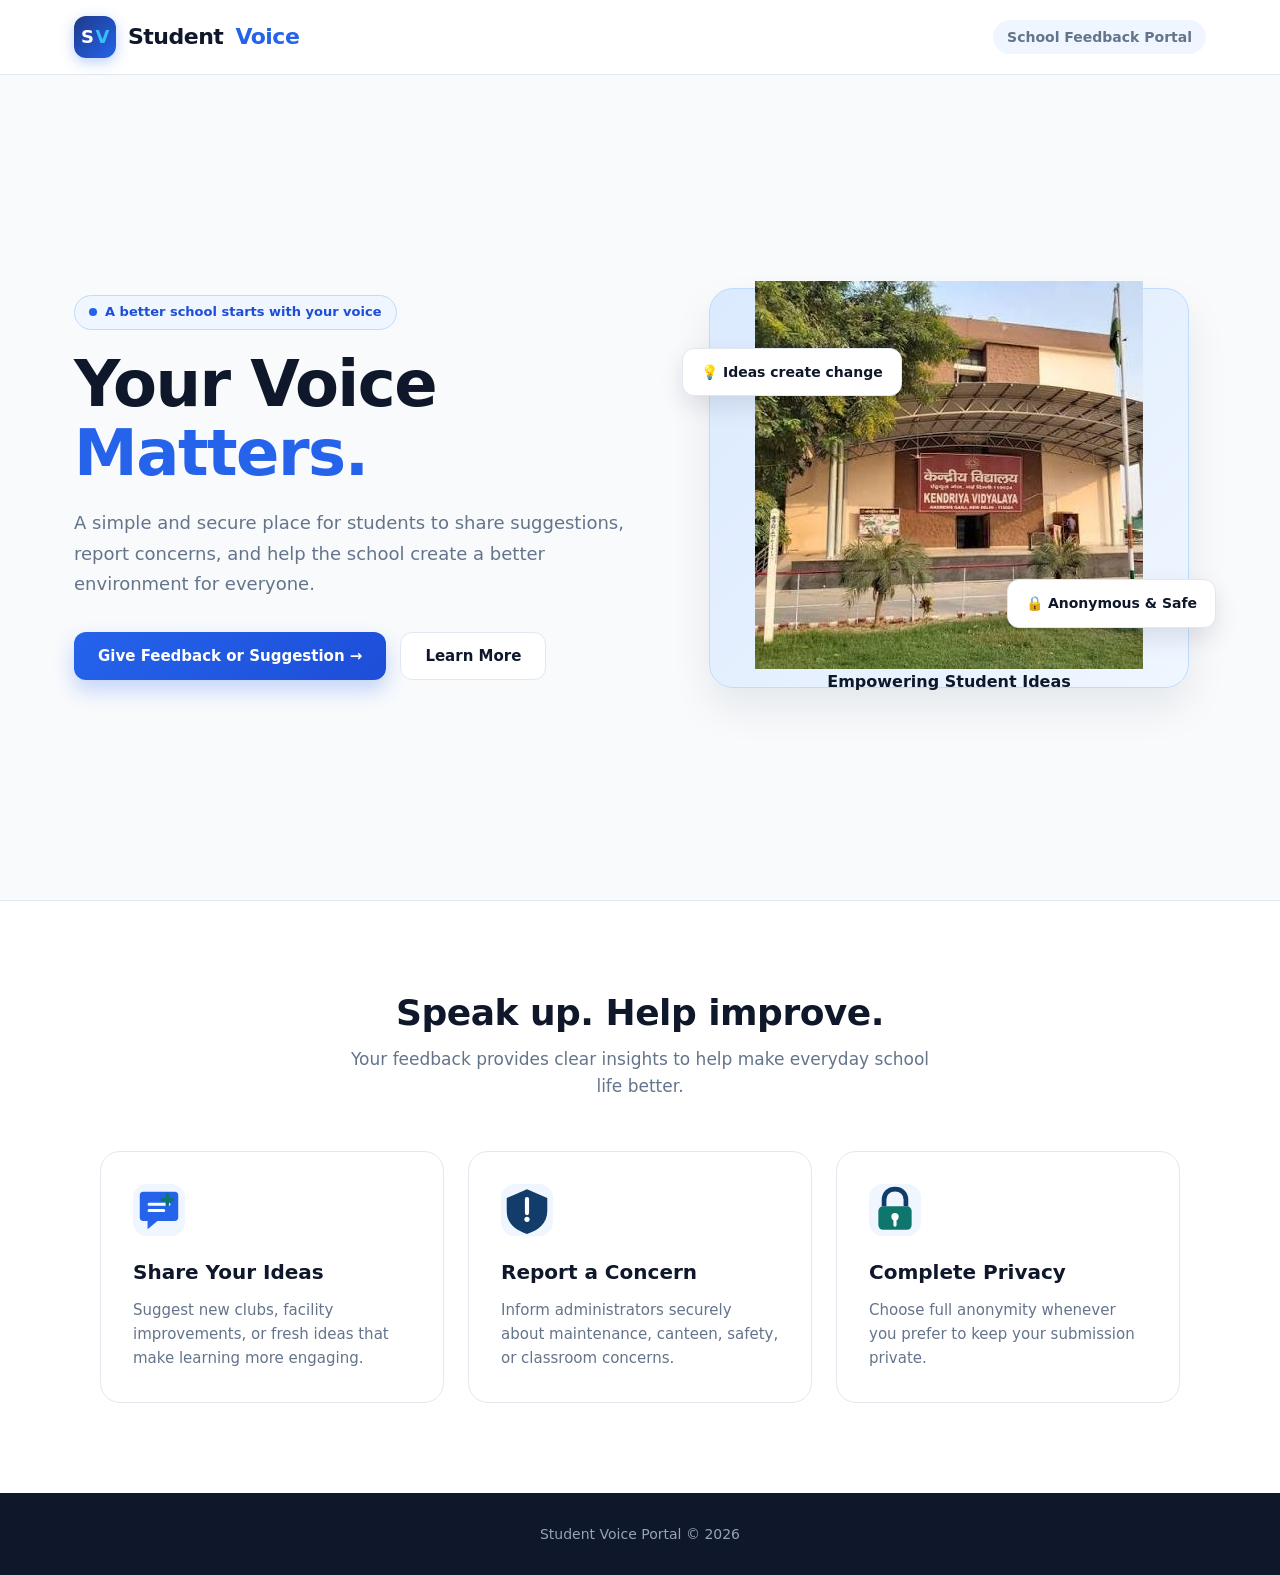
==== commit c3e2e2cd: "Update index.html" ====
--- a/index.html
+++ b/index.html
@@ -4,7 +4,6 @@
     <meta charset="UTF-8">
     <meta name="viewport" content="width=device-width, initial-scale=1.0">
     <title>Student Voice | School Feedback Portal</title>
-    <!-- LINK TO EXTERNAL CSS -->
     <link rel="stylesheet" href="style.css">
 </head>
 <body>
@@ -48,9 +47,7 @@
 
         <div class="hero-visual">
             <div class="hero-card-art">
-                <svg class="art-svg" fill="none" stroke="currentColor" viewBox="0 0 24 24" xmlns="http://www.w3.org/2000/svg">
-                    <path stroke-linecap="round" stroke-linejoin="round" stroke-width="1.5" d="M8 10h.01M12 10h.01M16 10h.01M9 16H5a2 2 0 01-2-2V6a2 2 0 012-2h14a2 2 0 012 2v8a2 2 0 01-2 2h-5l-5 5v-5z"></path>
-                </svg>
+                <img src="school-illustration.svg" alt="School Illustration" class="art-img">
                 <p style="font-weight: 700; color: var(--navy);">Empowering Student Ideas</p>
             </div>
             <div class="floating one">💡 Ideas create change</div>
@@ -70,7 +67,7 @@
                 <!-- SUGGESTION -->
                 <article class="card">
                     <div class="icon">
-                        <svg width="24" height="24" fill="none" stroke="currentColor" stroke-width="2" viewBox="0 0 24 24"><path d="M9.663 17h4.673M12 3v1m6.364 1.636l-.707.707M21 12h-1M4 12H3m3.343-5.657l-.707-.707m2.828 9.9a5 5 0 117.072 0l-.548.547A3.374 3.374 0 0014 18.469V19a2 2 0 01-2 2h-0a2 2 0 01-2-2v-.531c0-.895-.356-1.754-.988-2.386l-.548-.547z"></path></svg>
+                        <img src="suggestion-icon.svg" alt="Suggestion Icon" class="card-icon-img">
                     </div>
                     <h3>Share Your Ideas</h3>
                     <p>Suggest new clubs, facility improvements, or fresh ideas that make learning more engaging.</p>
@@ -79,7 +76,7 @@
                 <!-- COMPLAINT -->
                 <article class="card">
                     <div class="icon">
-                        <svg width="24" height="24" fill="none" stroke="currentColor" stroke-width="2" viewBox="0 0 24 24"><path d="M12 9v2m0 4h.01m-6.938 4h13.856c1.54 0 2.502-1.667 1.732-3L13.732 4c-.77-1.333-2.694-1.333-3.464 0L3.34 16c-.77 1.333.192 3 1.732 3z"></path></svg>
+                        <img src="complaint-icon.svg" alt="Complaint Icon" class="card-icon-img">
                     </div>
                     <h3>Report a Concern</h3>
                     <p>Inform administrators securely about maintenance, canteen, safety, or classroom concerns.</p>
@@ -88,7 +85,7 @@
                 <!-- PRIVACY -->
                 <article class="card">
                     <div class="icon">
-                        <svg width="24" height="24" fill="none" stroke="currentColor" stroke-width="2" viewBox="0 0 24 24"><path d="M12 15v2m-6 4h12a2 2 0 002-2v-6a2 2 0 00-2-2H6a2 2 0 00-2 2v6a2 2 0 002 2zm10-10V7a4 4 0 00-8 0v4h8z"></path></svg>
+                        <img src="privacy-icon.svg" alt="Privacy Icon" class="card-icon-img">
                     </div>
                     <h3>Complete Privacy</h3>
                     <p>Choose full anonymity whenever you prefer to keep your submission private.</p>
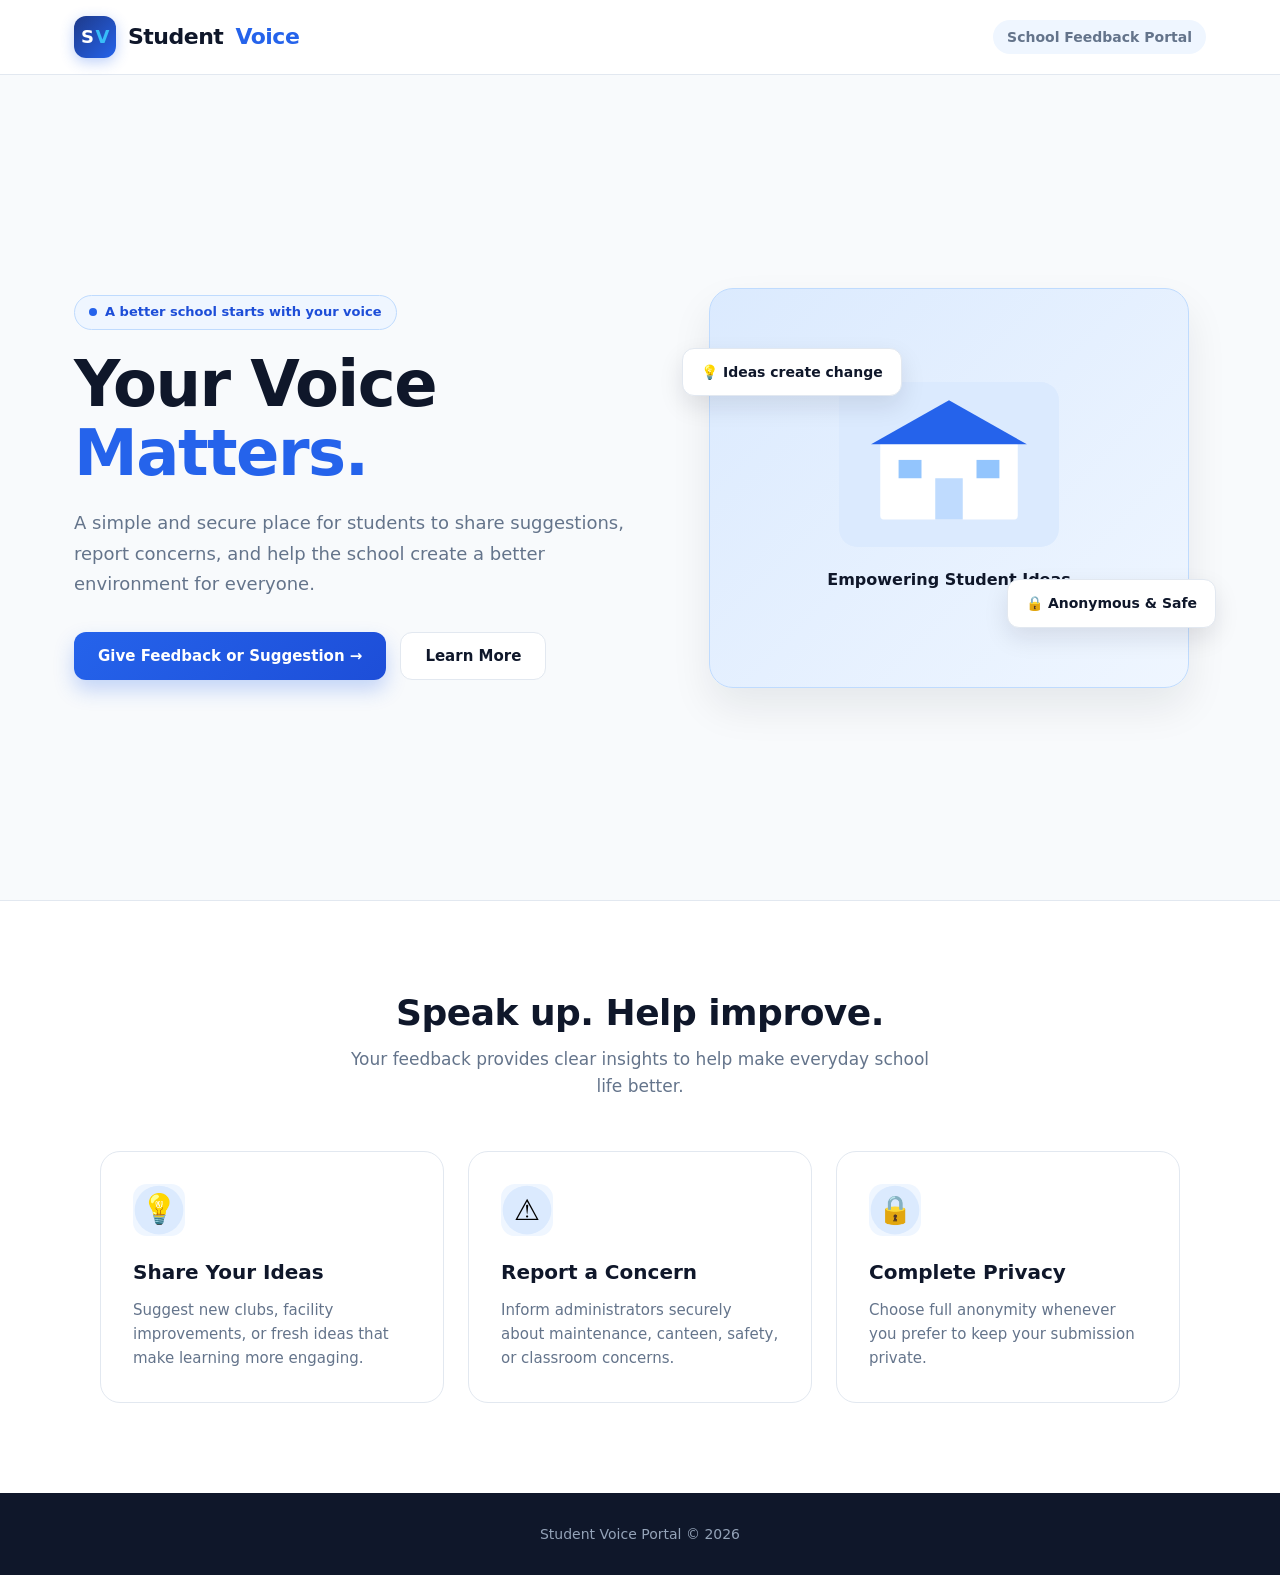
==== commit 70f42801: "Update index.html" ====
--- a/index.html
+++ b/index.html
@@ -4,7 +4,579 @@
     <meta charset="UTF-8">
     <meta name="viewport" content="width=device-width, initial-scale=1.0">
     <title>Student Voice | School Feedback Portal</title>
-    <link rel="stylesheet" href="style.css">
+    <style>
+/* ================================
+   GLOBAL
+================================ */
+:root {
+    --navy: #0f172a;
+    --blue: #2563eb;
+    --blue-hover: #1d4ed8;
+    --light-blue: #eff6ff;
+    --text: #1e293b;
+    --muted: #64748b;
+    --border: #e2e8f0;
+    --background: #f8fafc;
+    --white: #ffffff;
+    --radius: 12px;
+}
+
+* {
+    box-sizing: border-box;
+    margin: 0;
+    padding: 0;
+}
+
+html {
+    scroll-behavior: smooth;
+}
+
+body {
+    font-family: Inter, "Segoe UI", system-ui, -apple-system, sans-serif;
+    color: var(--text);
+    background: var(--background);
+    line-height: 1.6;
+    -webkit-font-smoothing: antialiased;
+}
+
+button, input, select, textarea {
+    font-family: inherit;
+}
+
+/* ================================
+   HEADER
+================================ */
+.header {
+    position: sticky;
+    top: 0;
+    z-index: 100;
+    background: rgba(255, 255, 255, 0.9);
+    backdrop-filter: blur(12px);
+    border-bottom: 1px solid var(--border);
+}
+
+.nav {
+    max-width: 1180px;
+    margin: auto;
+    padding: 16px 24px;
+    display: flex;
+    align-items: center;
+    justify-content: space-between;
+}
+
+.brand {
+    display: flex;
+    align-items: center;
+    gap: 12px;
+    color: var(--navy);
+    font-size: 22px;
+    font-weight: 800;
+    letter-spacing: -0.5px;
+    text-decoration: none;
+}
+
+.brand-mark {
+    width: 42px;
+    height: 42px;
+    border-radius: 12px;
+    background: linear-gradient(135deg, #1e3a8a, #2563eb);
+    display: flex;
+    align-items: center;
+    justify-content: center;
+    gap: 2px;
+    color: white;
+    font-size: 18px;
+    font-weight: 900;
+    position: relative;
+    overflow: hidden;
+    box-shadow: 0 4px 14px rgba(37, 99, 235, 0.3);
+}
+
+.brand-mark span:last-child {
+    color: #38bdf8;
+}
+
+.brand > span {
+    color: var(--blue);
+}
+
+.nav-right {
+    color: var(--muted);
+    font-size: 14px;
+    font-weight: 600;
+    background: var(--light-blue);
+    padding: 6px 14px;
+    border-radius: 20px;
+}
+
+/* ================================
+   HERO SECTION
+================================ */
+.hero {
+    min-height: calc(100vh - 75px);
+    max-width: 1180px;
+    margin: auto;
+    padding: 60px 24px;
+    display: grid;
+    grid-template-columns: 1.05fr 0.95fr;
+    align-items: center;
+    gap: 50px;
+}
+
+.eyebrow {
+    display: inline-flex;
+    align-items: center;
+    gap: 8px;
+    padding: 6px 14px;
+    margin-bottom: 20px;
+    border: 1px solid #bfdbfe;
+    background: var(--light-blue);
+    color: #1d4ed8;
+    border-radius: 999px;
+    font-size: 13px;
+    font-weight: 700;
+}
+
+.dot {
+    width: 8px;
+    height: 8px;
+    background: var(--blue);
+    border-radius: 50%;
+}
+
+h1 {
+    font-size: clamp(40px, 5vw, 64px);
+    line-height: 1.08;
+    letter-spacing: -1.5px;
+    color: var(--navy);
+    margin-bottom: 20px;
+}
+
+h1 span {
+    color: var(--blue);
+}
+
+.hero-copy {
+    max-width: 580px;
+    color: var(--muted);
+    font-size: 18px;
+    line-height: 1.7;
+}
+
+.hero-actions {
+    display: flex;
+    flex-wrap: wrap;
+    gap: 14px;
+    margin-top: 32px;
+}
+
+.primary, .secondary {
+    border-radius: var(--radius);
+    padding: 14px 24px;
+    cursor: pointer;
+    font-weight: 700;
+    font-size: 15px;
+    transition: all 0.2s ease;
+}
+
+.primary {
+    border: none;
+    background: linear-gradient(135deg, var(--blue), var(--blue-hover));
+    color: white;
+    box-shadow: 0 10px 20px rgba(37, 99, 235, 0.25);
+}
+
+.secondary {
+    background: white;
+    color: var(--navy);
+    border: 1px solid var(--border);
+}
+
+.primary:hover, .secondary:hover {
+    transform: translateY(-2px);
+}
+
+.primary:hover {
+    box-shadow: 0 12px 24px rgba(37, 99, 235, 0.35);
+}
+
+.secondary:hover {
+    background: #f1f5f9;
+}
+
+.hero-visual {
+    position: relative;
+    display: flex;
+    justify-content: center;
+}
+
+.hero-card-art {
+    width: 100%;
+    max-width: 480px;
+    height: 400px;
+    border-radius: 24px;
+    background: linear-gradient(135deg, #dbeafe 0%, #eff6ff 100%);
+    border: 1px solid #bfdbfe;
+    display: flex;
+    flex-direction: column;
+    align-items: center;
+    justify-content: center;
+    padding: 30px;
+    box-shadow: 0 20px 40px rgba(15, 23, 42, 0.08);
+}
+
+.art-img {
+    width: 100%;
+    max-width: 220px;
+    height: auto;
+    margin-bottom: 20px;
+}
+
+.floating {
+    position: absolute;
+    background: white;
+    border: 1px solid var(--border);
+    border-radius: var(--radius);
+    padding: 12px 18px;
+    box-shadow: 0 10px 25px rgba(15, 23, 42, 0.1);
+    font-size: 14px;
+    font-weight: 700;
+    color: var(--navy);
+    display: flex;
+    align-items: center;
+    gap: 8px;
+}
+
+.floating.one {
+    left: -10px;
+    top: 15%;
+}
+
+.floating.two {
+    right: -10px;
+    bottom: 15%;
+}
+
+/* ================================
+   INFORMATION SECTION
+================================ */
+.section {
+    background: white;
+    padding: 90px 24px;
+    border-top: 1px solid var(--border);
+}
+
+.section-inner {
+    max-width: 1080px;
+    margin: auto;
+}
+
+.section-title {
+    text-align: center;
+    max-width: 600px;
+    margin: 0 auto 50px;
+}
+
+.section-title h2 {
+    color: var(--navy);
+    font-size: 36px;
+    line-height: 1.2;
+    letter-spacing: -0.5px;
+}
+
+.section-title p {
+    color: var(--muted);
+    margin-top: 12px;
+    font-size: 17px;
+}
+
+.cards {
+    display: grid;
+    grid-template-columns: repeat(3, 1fr);
+    gap: 24px;
+}
+
+.card {
+    padding: 32px;
+    border: 1px solid var(--border);
+    border-radius: 20px;
+    background: white;
+    transition: all 0.2s ease;
+}
+
+.card:hover {
+    transform: translateY(-4px);
+    box-shadow: 0 16px 32px rgba(15, 23, 42, 0.06);
+    border-color: #cbd5e1;
+}
+
+.icon {
+    width: 52px;
+    height: 52px;
+    border-radius: 14px;
+    background: var(--light-blue);
+    display: flex;
+    align-items: center;
+    justify-content: center;
+    margin-bottom: 20px;
+    color: var(--blue);
+}
+
+.card h3 {
+    color: var(--navy);
+    font-size: 20px;
+    margin-bottom: 10px;
+}
+
+.card p {
+    color: var(--muted);
+    font-size: 15px;
+    line-height: 1.6;
+}
+
+/* ================================
+   FEEDBACK SECTION
+================================ */
+.feedback {
+    display: none;
+    min-height: calc(100vh - 75px);
+    padding: 50px 24px;
+    background: linear-gradient(135deg, #f8fafc, #edf2f7);
+}
+
+.form-wrap {
+    max-width: 800px;
+    margin: auto;
+}
+
+.back {
+    border: none;
+    background: white;
+    color: var(--blue);
+    padding: 10px 16px;
+    border-radius: 8px;
+    cursor: pointer;
+    margin-bottom: 20px;
+    font-weight: 700;
+    box-shadow: 0 2px 6px rgba(0,0,0,0.04);
+    transition: all 0.2s ease;
+    display: inline-flex;
+    align-items: center;
+    gap: 6px;
+}
+
+.back:hover {
+    background: var(--light-blue);
+}
+
+.form-card {
+    background: white;
+    border: 1px solid var(--border);
+    border-radius: 24px;
+    padding: 40px;
+    box-shadow: 0 20px 40px rgba(15, 23, 42, 0.05);
+}
+
+.form-card h2 {
+    color: var(--navy);
+    font-size: 30px;
+}
+
+.form-card > p {
+    color: var(--muted);
+    margin: 6px 0 28px;
+}
+
+/* Radio Choice Grid */
+.type-grid {
+    display: grid;
+    grid-template-columns: 1fr 1fr;
+    gap: 16px;
+    margin-bottom: 28px;
+}
+
+.type {
+    border: 2px solid var(--border);
+    border-radius: var(--radius);
+    padding: 16px;
+    text-align: center;
+    cursor: pointer;
+    font-weight: 700;
+    color: var(--muted);
+    transition: all 0.2s ease;
+    user-select: none;
+}
+
+.type.active {
+    border-color: var(--blue);
+    background: var(--light-blue);
+    color: var(--blue-hover);
+}
+
+.type input[type="radio"] {
+    display: none;
+}
+
+/* Inputs & Form Controls */
+.grid {
+    display: grid;
+    grid-template-columns: 1fr 1fr;
+    gap: 20px;
+}
+
+.group {
+    display: flex;
+    flex-direction: column;
+}
+
+.full {
+    grid-column: 1 / -1;
+}
+
+label.form-label {
+    font-size: 14px;
+    font-weight: 700;
+    color: #334155;
+    margin-bottom: 8px;
+}
+
+input[type="text"], select, textarea {
+    border: 1px solid #cbd5e1;
+    border-radius: 10px;
+    padding: 12px 16px;
+    outline: none;
+    background: white;
+    color: var(--text);
+    font-size: 15px;
+    transition: all 0.2s ease;
+}
+
+input[type="text"]:focus, select:focus, textarea:focus {
+    border-color: var(--blue);
+    box-shadow: 0 0 0 3px rgba(37, 99, 235, 0.15);
+}
+
+input:disabled {
+    background-color: #f1f5f9;
+    color: #94a3b8;
+    cursor: not-allowed;
+    border-color: #e2e8f0;
+}
+
+textarea {
+    min-height: 140px;
+    resize: vertical;
+}
+
+.check {
+    display: flex;
+    align-items: center;
+    gap: 10px;
+    margin: 24px 0;
+    color: var(--muted);
+    font-size: 14px;
+    font-weight: 600;
+    cursor: pointer;
+}
+
+.check input {
+    width: 18px;
+    height: 18px;
+    accent-color: var(--blue);
+    cursor: pointer;
+}
+
+.submit {
+    width: 100%;
+    border: none;
+    background: linear-gradient(135deg, var(--blue), var(--blue-hover));
+    color: white;
+    border-radius: var(--radius);
+    padding: 16px;
+    font-weight: 800;
+    font-size: 16px;
+    cursor: pointer;
+    transition: all 0.2s ease;
+    box-shadow: 0 10px 20px rgba(37, 99, 235, 0.2);
+}
+
+.submit:hover {
+    transform: translateY(-2px);
+    box-shadow: 0 12px 24px rgba(37, 99, 235, 0.3);
+}
+
+.note {
+    margin-top: 20px;
+    background: #f8fafc;
+    border: 1px solid var(--border);
+    border-radius: var(--radius);
+    padding: 12px 16px;
+    color: var(--muted);
+    font-size: 13px;
+    text-align: center;
+}
+
+.success {
+    display: none;
+    margin-top: 18px;
+    background: #ecfdf5;
+    color: #047857;
+    border: 1px solid #a7f3d0;
+    padding: 14px;
+    border-radius: var(--radius);
+    text-align: center;
+    font-weight: 700;
+}
+
+/* ================================
+   FOOTER
+================================ */
+.footer {
+    background: var(--navy);
+    color: #94a3b8;
+    text-align: center;
+    padding: 30px;
+    font-size: 14px;
+}
+
+/* ================================
+   RESPONSIVE DESIGN
+================================ */
+@media (max-width: 850px) {
+    .hero {
+        grid-template-columns: 1fr;
+        text-align: center;
+        padding-top: 40px;
+    }
+    .hero-copy {
+        margin: auto;
+    }
+    .hero-actions {
+        justify-content: center;
+    }
+    .hero-visual {
+        order: -1;
+    }
+    .cards {
+        grid-template-columns: 1fr;
+    }
+    .floating {
+        display: none;
+    }
+}
+
+@media (max-width: 600px) {
+    .grid {
+        grid-template-columns: 1fr;
+    }
+    .form-card {
+        padding: 24px;
+    }
+    .type-grid {
+        grid-template-columns: 1fr;
+    }
+}
+</style>
 </head>
 <body>
 
@@ -47,7 +619,7 @@
 
         <div class="hero-visual">
             <div class="hero-card-art">
-                <img src="school-illustration.svg" alt="School Illustration" class="art-img">
+                <img src="data:image/svg+xml;charset=UTF-8,%3Csvg%20xmlns%3D%22http%3A//www.w3.org/2000/svg%22%20viewBox%3D%220%200%20240%20180%22%3E%0A%3Crect%20width%3D%22240%22%20height%3D%22180%22%20rx%3D%2220%22%20fill%3D%22%23dbeafe%22/%3E%0A%3Crect%20x%3D%2245%22%20y%3D%2265%22%20width%3D%22150%22%20height%3D%2285%22%20rx%3D%224%22%20fill%3D%22%23fff%22/%3E%0A%3Cpath%20d%3D%22M35%2068%20L120%2020%20L205%2068%20Z%22%20fill%3D%22%232563eb%22/%3E%0A%3Crect%20x%3D%22105%22%20y%3D%22105%22%20width%3D%2230%22%20height%3D%2245%22%20fill%3D%22%23bfdbfe%22/%3E%0A%3Crect%20x%3D%2265%22%20y%3D%2285%22%20width%3D%2225%22%20height%3D%2220%22%20fill%3D%22%2393c5fd%22/%3E%0A%3Crect%20x%3D%22150%22%20y%3D%2285%22%20width%3D%2225%22%20height%3D%2220%22%20fill%3D%22%2393c5fd%22/%3E%0A%3C/svg%3E" alt="School Illustration" class="art-img">
                 <p style="font-weight: 700; color: var(--navy);">Empowering Student Ideas</p>
             </div>
             <div class="floating one">💡 Ideas create change</div>
@@ -67,7 +639,7 @@
                 <!-- SUGGESTION -->
                 <article class="card">
                     <div class="icon">
-                        <img src="suggestion-icon.svg" alt="Suggestion Icon" class="card-icon-img">
+                        <img src="data:image/svg+xml;charset=UTF-8,%3Csvg%20xmlns%3D%22http%3A//www.w3.org/2000/svg%22%20viewBox%3D%220%200%2064%2064%22%3E%0A%3Ccircle%20cx%3D%2232%22%20cy%3D%2232%22%20r%3D%2230%22%20fill%3D%22%23dbeafe%22/%3E%3Ctext%20x%3D%2232%22%20y%3D%2243%22%20text-anchor%3D%22middle%22%20font-size%3D%2236%22%3E%F0%9F%92%A1%3C/text%3E%0A%3C/svg%3E" alt="Suggestion Icon" class="card-icon-img">
                     </div>
                     <h3>Share Your Ideas</h3>
                     <p>Suggest new clubs, facility improvements, or fresh ideas that make learning more engaging.</p>
@@ -76,7 +648,7 @@
                 <!-- COMPLAINT -->
                 <article class="card">
                     <div class="icon">
-                        <img src="complaint-icon.svg" alt="Complaint Icon" class="card-icon-img">
+                        <img src="data:image/svg+xml;charset=UTF-8,%3Csvg%20xmlns%3D%22http%3A//www.w3.org/2000/svg%22%20viewBox%3D%220%200%2064%2064%22%3E%0A%3Ccircle%20cx%3D%2232%22%20cy%3D%2232%22%20r%3D%2230%22%20fill%3D%22%23dbeafe%22/%3E%3Ctext%20x%3D%2232%22%20y%3D%2244%22%20text-anchor%3D%22middle%22%20font-size%3D%2236%22%3E%E2%9A%A0%3C/text%3E%0A%3C/svg%3E" alt="Complaint Icon" class="card-icon-img">
                     </div>
                     <h3>Report a Concern</h3>
                     <p>Inform administrators securely about maintenance, canteen, safety, or classroom concerns.</p>
@@ -85,7 +657,7 @@
                 <!-- PRIVACY -->
                 <article class="card">
                     <div class="icon">
-                        <img src="privacy-icon.svg" alt="Privacy Icon" class="card-icon-img">
+                        <img src="data:image/svg+xml;charset=UTF-8,%3Csvg%20xmlns%3D%22http%3A//www.w3.org/2000/svg%22%20viewBox%3D%220%200%2064%2064%22%3E%0A%3Ccircle%20cx%3D%2232%22%20cy%3D%2232%22%20r%3D%2230%22%20fill%3D%22%23dbeafe%22/%3E%3Ctext%20x%3D%2232%22%20y%3D%2243%22%20text-anchor%3D%22middle%22%20font-size%3D%2234%22%3E%F0%9F%94%92%3C/text%3E%0A%3C/svg%3E" alt="Privacy Icon" class="card-icon-img">
                     </div>
                     <h3>Complete Privacy</h3>
                     <p>Choose full anonymity whenever you prefer to keep your submission private.</p>
